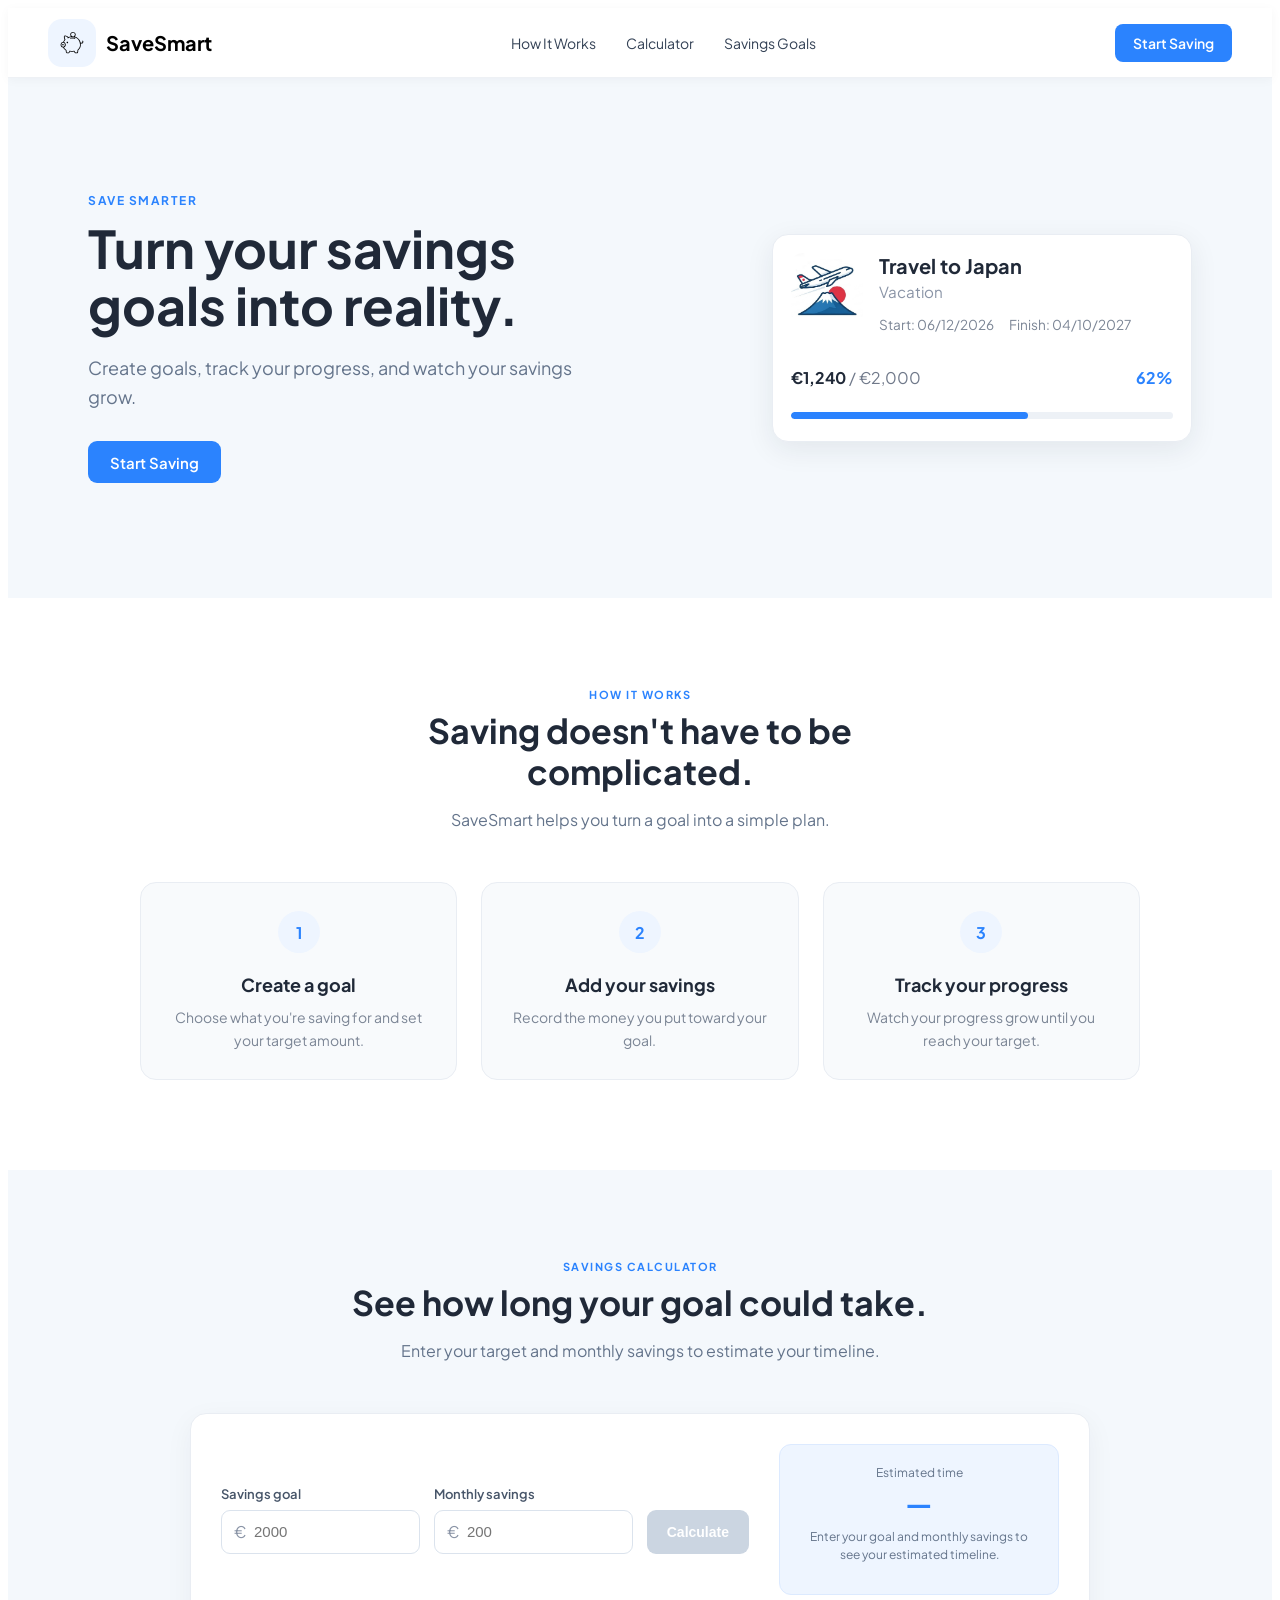
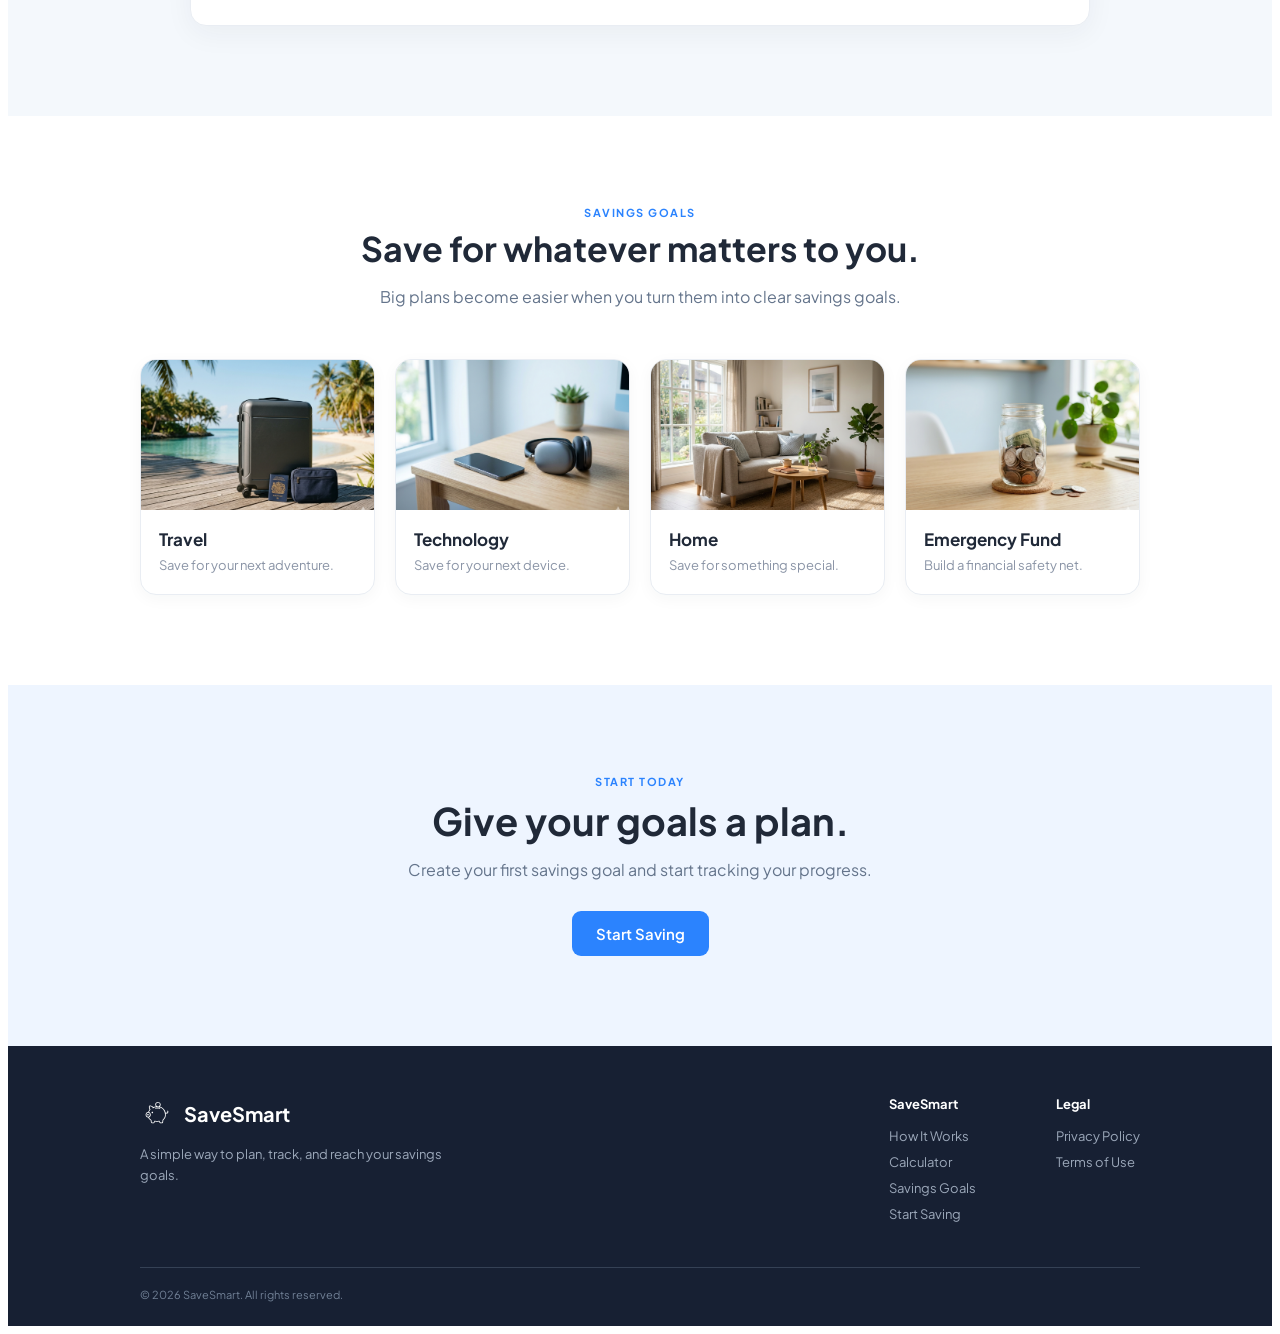
==== index.html @ cb73ee53 "Refactor JavaScript, improve mobile design, and add dynamic dates" ====
<!DOCTYPE html>
<html lang="en">

    <head>
        <meta charset="UTF-8">
        <meta name="viewport" content="width=device-width, initial-scale=1.0">

        <title>SaveSmart</title>
        <link rel="icon" type="image/x-icon" href="./assets/images/favicon.ico">
        <link href="./assets/css/landing.css" rel="stylesheet">
        <link href="https://fonts.googleapis.com/css2?family=Inter:wght@400;500;600;700&family=Manrope:wght@400;500;600;700;800&family=Plus+Jakarta+Sans:wght@400;500;600;700;800&display=swap" rel="stylesheet">
    </head>

    <body>

        <!-- HEADER -->
        <header>
            <div class="logo">
                <div class="logoIcon">
                    <img src="./assets/images/PiggyBank_Icon.svg"
                        alt="SaveSmart">
                </div>
                <span>SaveSmart</span>
            </div>

            <nav>
                <a href="#howItWorks">How It Works</a>
                <a href="#savingsCalculator">Calculator</a>
                <a href="#goalExamples">Savings Goals</a>
            </nav>

            <a href="./app.html" class="startSavingButton">Start Saving</a>
        </header>

        <!-- MAIN CONTENT -->
        <main>
            <!-- HERO -->
            <section class="hero">
                <div class="heroContent">
                    <span class="heroLabel">SAVE SMARTER</span>
                    <h1>Turn your savings goals into reality.</h1>
                    <p>Create goals, track your progress, and watch your savings grow.</p>
                    <a href="./app.html" class="heroButton">Start Saving</a>
                </div>

                <div class="heroVisual">
                    <div class="heroGoalCard">
                        <div class="heroGoalInfo">
                            <div class="heroGoalPicture">
                                <img src="./assets/images/travel.jpeg" alt="An image of an airplane flies over Mount Fuji with a red sun behind it. The airplane has a Japanese flag on its tail.">
                            </div>

                            <div class="heroGoalDetails">
                                <p class="heroGoalTitle">Travel to Japan</p>
                                <p class="heroGoalSubtitle">Vacation</p>

                                <div class="heroGoalDates">
                                    <span id="heroGoalStartDate">Start:</span>
                                    <span id="heroGoalFinishDate">Finish:</span>
                                </div>
                            </div>
                        </div>

                        <div class="heroGoalProgressInfo">
                            <p><strong>€1,240</strong> / €2,000</p>
                            <span>62%</span>
                        </div>

                        <div class="heroGoalProgressBar">
                            <div></div>
                        </div>
                    </div>
                </div>
            </section>

            <!-- HOW IT WORKS -->
            <section class="howItWorks" id="howItWorks">
                <div class="sectionHeading">
                    <span>HOW IT WORKS</span>
                    <h2>Saving doesn't have to be complicated.</h2>
                    <p>SaveSmart helps you turn a goal into a simple plan.</p>
                </div>

                <div class="steps">
                    <div class="step">
                        <div class="stepNumber">1</div>
                        <h3>Create a goal</h3>
                        <p>Choose what you're saving for and set your target amount.</p>
                    </div>

                    <div class="step">
                        <div class="stepNumber">2</div>
                        <h3>Add your savings</h3>
                        <p>Record the money you put toward your goal.</p>
                    </div>

                    <div class="step">
                        <div class="stepNumber">3</div>
                        <h3>Track your progress</h3>
                        <p>Watch your progress grow until you reach your target.</p>
                    </div>
                </div>
            </section>

            <!-- SAVINGS CALCULATOR -->
            <section class="savingsCalculator" id="savingsCalculator">
                <div class="sectionHeading">
                    <span>SAVINGS CALCULATOR</span>
                    <h2>See how long your goal could take.</h2>
                    <p>Enter your target and monthly savings to estimate your timeline.</p>
                </div>

                <div class="calculatorCard">
                    <div class="calculatorInputs">
                        <div class="calculatorInput">
                            <label for="calculatorTarget">Savings goal</label>
                            <div class="inputWrapper">
                                <span>€</span>
                                <input type="number" id="calculatorTarget" placeholder="2000">
                            </div>
                        </div>

                        <div class="calculatorInput">
                            <label for="calculatorMonthly">Monthly savings</label>
                            <div class="inputWrapper">
                                <span>€</span>
                                <input type="number" id="calculatorMonthly" placeholder="200">
                            </div>
                        </div>

                        <button type="button" id="calculateSavingsButton">Calculate</button>
                        <p id="calculatorError"></p>
                    </div>

                    <div class="calculatorResult">
                        <span>Estimated time</span>
                        <strong id="calculatorResultValue"></strong>
                        <p>Enter your goal and monthly savings to see your estimated timeline.</p>
                        <p id="calculatorResultDate"></p>
                    </div>
                </div>
            </section>

            <!-- SAVINGS GOAL EXAMPLES -->
            <section class="goalExamples" id="goalExamples">
                <div class="sectionHeading">
                    <span>SAVINGS GOALS</span>
                    <h2>Save for whatever matters to you.</h2>
                    <p>Big plans become easier when you turn them into clear savings goals.</p>
                </div>

                <div class="exampleGoals">
                    <div class="exampleGoal">
                        <div class="exampleGoalImage">
                            <img src="./assets/images/travelExample.jpg" alt="An image of a dark gray suitcase, a passport, and a navy toiletry bag are placed on a wooden deck with a tropical beach and ocean in the background. Palm trees frame the scene, suggesting a vacation destination.">
                        </div>

                        <div class="exampleGoalInfo">
                            <h3>Travel</h3>
                            <p>Save for your next adventure.</p>
                        </div>
                    </div>

                    <div class="exampleGoal">
                        <div class="exampleGoalImage">
                            <img src="./assets/images/technologyExample.jpg" alt="An image of a smartphone and a pair of headphones are placed on a wooden table near a window. A small potted plant is visible in the background.">
                        </div>

                        <div class="exampleGoalInfo">
                            <h3>Technology</h3>
                            <p>Save for your next device.</p>
                        </div>
                    </div>

                    <div class="exampleGoal">
                        <div class="exampleGoalImage">
                            <img src="./assets/images/homeExample.jpg" alt="An image of a bright and airy living room features a comfortable sofa with decorative pillows and a throw. A small wooden coffee table holds a book and a mug, set on a jute rug in front of a large window.">
                        </div>

                        <div class="exampleGoalInfo">
                            <h3>Home</h3>
                            <p>Save for something special.</p>
                        </div>
                    </div>

                    <div class="exampleGoal">
                        <div class="exampleGoalImage">
                            <img src="./assets/images/EmergencyFundExample.jpg" alt="An image of a glass jar filled with coins and a few dollar bills sits on a wooden table. Several loose coins are scattered on the table in front of the jar, with a small potted plant and keys in the background.">
                        </div>

                        <div class="exampleGoalInfo">
                            <h3>Emergency Fund</h3>
                            <p>Build a financial safety net.</p>
                        </div>
                    </div>
                </div>
            </section>

            <!-- FINAL CTA -->
            <section class="finalCta">
                <div class="finalCtaContent">
                    <span>START TODAY</span>
                    <h2>Give your goals a plan.</h2>
                    <p>Create your first savings goal and start tracking your progress.</p>
                    <a href="./app.html" class="finalCtaButton">Start Saving</a>
                </div>
            </section>
        </main>

        <!-- FOOTER -->
        <footer>
            <div class="footerMain">
                <div class="footerBrand">
                    <div class="footerLogo">
                        <img src="./assets/images/PiggyBank_Icon.svg" alt="SaveSmart">
                        <span>SaveSmart</span>
                    </div>

                    <p>A simple way to plan, track, and reach your savings goals.</p>

                </div>

                <div class="footerLinks">
                    <div class="footerColumn">
                        <h3>SaveSmart</h3>
                        <a href="#howItWorks">How It Works</a>
                        <a href="#savingsCalculator">Calculator</a>
                        <a href="#goalExamples">Savings Goals</a>
                        <a href="./app.html">Start Saving</a>
                    </div>

                    <div class="footerColumn">
                        <h3>Legal</h3>
                        <a href="./privacy.html">Privacy Policy</a>
                        <a href="./terms.html">Terms of Use</a>
                    </div>
                </div>
            </div>

            <div class="footerBottom">
                <span>© 2026 SaveSmart. All rights reserved.</span>
            </div>
        </footer>

        <script src="./assets/script/landing.js"></script>
    </body>
</html>
---- assets/css/landing.css ----
* {
    box-sizing: border-box;
}

body {
    font-family: "Plus Jakarta Sans", Arial, sans-serif;
}

/* HEADER */

header {
    width: 100%;
    height: 70px;
    display: flex;
    align-items: center;
    justify-content: space-between;
    padding: 0 40px;

    position: sticky;
    top: 0;
    z-index: 1000;
    background-color: #ffffff;
    border-bottom: 1px solid #eef1f5;

    box-shadow: 0 2px 10px rgba(31, 41, 55, 0.04);
}

.logo {
    display: flex;
    align-items: center;
    gap: 10px;
    transition: opacity 0.2s ease;
}

.logo:hover { opacity: 0.8; }

.logoIcon {
    width: 48px;
    height: 48px;
    display: flex;
    align-items: center;
    justify-content: center;
    border-radius: 14px;
    background-color: #eef5ff;
}

.logoIcon img {
    width: 34px;
    height: 34px;
}

.logo span {
    font-size: 20px;
    font-weight: 700;
}

nav {
    display: flex;
    gap: 30px;
}

nav a {
    text-decoration: none;
    color: #334155;
    font-size: 14px;
    transition: color 0.2s ease;
}

nav a:hover {
    color: #2b83fe;
}

.startSavingButton {
    padding: 10px 18px;
    border-radius: 8px;
    background-color: #2b83fe;
    color: #ffffff;
    text-decoration: none;
    font-size: 14px;
    font-weight: 600;
    transition:
        background-color 0.2s ease,
        transform 0.2s ease,
        box-shadow 0.2s ease;
}

.startSavingButton:hover {
    background-color: #176fe8;
    transform: translateY(-2px);
    box-shadow: 0 6px 16px rgba(43, 131, 254, 0.20);
}
/* HERO */

.hero {
    min-height: 520px;
    display: flex;
    align-items: center;
    justify-content: space-between;
    gap: 60px;
    padding: 70px 80px;
    background-color: #f4f8fc;
}

.heroContent {
    max-width: 560px;
}

.heroLabel {
    display: block;
    margin-bottom: 12px;
    color: #2b83fe;
    font-size: 12px;
    font-weight: 700;
    letter-spacing: 1.5px;
}

.heroContent h1 {
    margin: 0 0 20px;
    color: #202938;
    font-size: 52px;
    line-height: 1.1;
    font-weight: 700;
}

.heroContent p {
    max-width: 500px;
    margin: 0 0 30px;
    color: #64748b;
    font-size: 18px;
    line-height: 1.6;
}

.heroButton {
    display: inline-flex;
    align-items: center;
    justify-content: center;
    height: 42px;
    padding: 0 22px;
    border-radius: 9px;
    background-color: #2b83fe;
    color: #ffffff;
    text-decoration: none;
    font-size: 15px;
    font-weight: 600;

    transition:
        background-color 0.2s ease,
        transform 0.2s ease,
        box-shadow 0.2s ease;
}

.heroButton:hover {
    background-color: #176fe8;
    transform: translateY(-2px);
    box-shadow: 0 6px 16px rgba(43, 131, 254, 0.20);
}

.heroVisual {
    width: 420px;
}

/* HERO GOAL CARD */

.heroGoalCard {
    width: 100%;
    padding: 18px;
    display: flex;
    flex-direction: column;
    justify-content: space-between;
    background-color: #ffffff;
    border: 1px solid #e9edf3;
    border-radius: 16px;
    box-shadow: 0 8px 28px rgba(31, 41, 55, 0.08);

    transition:
        transform 0.2s ease,
        box-shadow 0.2s ease;
}

.heroGoalCard:hover {
    transform: translateY(-4px);
    box-shadow: 0 14px 34px rgba(31, 41, 55, 0.12);
}

.heroGoalInfo {
    display: flex;
    align-items: flex-start;
    gap: 16px;
}

.heroGoalPicture {
    flex-shrink: 0;
}

.heroGoalPicture img {
    width: 72px;
    height: 72px;
    object-fit: cover;
    border-radius: 12px;
}

.heroGoalDetails {
    flex: 1;
    min-width: 0;
}

.heroGoalTitle {
    margin: 0;
    overflow: hidden;
    color: #202938;
    font-size: 1.25rem;
    font-weight: 700;
    white-space: nowrap;
    text-overflow: ellipsis;
}

.heroGoalSubtitle {
    margin: 4px 0 0;
    overflow: hidden;
    color: #8a94a6;
    font-size: 0.95rem;
    white-space: nowrap;
    text-overflow: ellipsis;
}

.heroGoalDates {
    margin-top: 15px;
    display: flex;
    flex-wrap: wrap;
    gap: 6px 15px;
}

.heroGoalDates span {
    color: #7b8595;
    font-size: 0.85rem;
}

.heroGoalProgressInfo {
    margin-top: 18px;
    display: flex;
    justify-content: space-between;
    align-items: center;
    color: #70798a;
    font-size: 1rem;
}

.heroGoalProgressInfo strong {
    color: #202938;
    font-weight: 700;
}

.heroGoalProgressInfo span {
    color: #2b83fe;
    font-weight: 700;
}

.heroGoalProgressBar {
    width: 100%;
    height: 7px;
    margin: 8px 0 4px;
    overflow: hidden;
    background-color: #edf1f6;
    border-radius: 20px;
}

.heroGoalProgressBar div {
    width: 62%;
    height: 100%;
    background-color: #2b83fe;
    border-radius: inherit;
}

/* HOW IT WORKS */

.howItWorks {
    padding: 90px 80px;
    background-color: #ffffff;
}

.sectionHeading {
    max-width: 600px;
    margin: 0 auto 50px;
    text-align: center;
}

.sectionHeading > span {
    display: block;
    margin-bottom: 10px;
    color: #2b83fe;
    font-size: 11px;
    font-weight: 700;
    letter-spacing: 1.5px;
}

.sectionHeading h2 {
    margin: 0 0 14px;
    color: #202938;
    font-size: 34px;
    line-height: 1.2;
    font-weight: 700;
}

.sectionHeading p {
    margin: 0;
    color: #64748b;
    font-size: 16px;
    line-height: 1.6;
}

.steps {
    max-width: 1000px;
    margin: 0 auto;
    display: grid;
    grid-template-columns: repeat(3, 1fr);
    gap: 24px;
}

.step {
    min-height: 190px;
    padding: 28px;
    background-color: #f8fafc;
    border: 1px solid #e9edf3;
    border-radius: 16px;
    text-align: center;

    transition:
        transform 0.2s ease,
        box-shadow 0.2s ease;
}

.step:hover {
    transform: translateY(-3px);
    box-shadow: 0 10px 28px rgba(31, 41, 55, 0.08);
}

.stepNumber {
    width: 42px;
    height: 42px;
    margin: 0 auto 20px;
    display: flex;
    align-items: center;
    justify-content: center;
    border-radius: 50%;
    background-color: #eef5ff;
    color: #2b83fe;
    font-size: 16px;
    font-weight: 700;

    transition: transform 0.2s ease;
}

.step:hover .stepNumber {
    transform: scale(1.05);
}

.step h3 {
    margin: 0 0 10px;
    color: #202938;
    font-size: 18px;
}

.step p {
    margin: 0;
    color: #7b8595;
    font-size: 14px;
    line-height: 1.6;
}

/* SAVINGS CALCULATOR */

.savingsCalculator {
    padding: 90px 80px;
    background-color: #f4f8fc;
}

.calculatorCard {
    max-width: 900px;
    margin: 0 auto;
    padding: 30px;
    display: grid;
    grid-template-columns: minmax(0, 1fr) 280px;
    align-items: center;
    gap: 30px;
    background-color: #ffffff;
    border: 1px solid #e9edf3;
    border-radius: 16px;
    box-shadow: 0 8px 28px rgba(31, 41, 55, 0.05);
}

.calculatorInputs {
    display: flex;
    align-items: end;
    gap: 14px;
    flex-wrap: wrap;
}

.calculatorInput {
    flex: 1;
}

.calculatorInput label {
    display: block;
    margin-bottom: 8px;
    color: #475569;
    font-size: 13px;
    font-weight: 600;
}

.inputWrapper {
    height: 44px;
    display: flex;
    align-items: center;
    padding: 0 12px;
    border: 1px solid #dbe3ed;
    border-radius: 9px;
    background-color: #ffffff;
}

.inputWrapper span {
    margin-right: 6px;
    color: #8a94a6;
}

.inputWrapper input {
    width: 100%;
    border: none;
    outline: none;
    color: #202938;
    font-size: 15px;
    background: transparent;
}

.inputWrapper:focus-within {
    border-color: #2b83fe;
    box-shadow: 0 0 0 3px rgba(43, 131, 254, 0.12);
}

#calculateSavingsButton {
    height: 44px;
    padding: 0 20px;
    border: none;
    border-radius: 9px;
    background-color: #2b83fe;
    color: #ffffff;
    font-size: 14px;
    font-weight: 600;
    cursor: pointer;

    transition:
        background-color 0.2s ease,
        transform 0.2s ease,
        box-shadow 0.2s ease;
}

#calculateSavingsButton:disabled {
    background-color: #cbd5e1;
    cursor: not-allowed;
}

#calculateSavingsButton:hover:not(:disabled) {
    background-color: #176fe8;
    transform: translateY(-2px);
    box-shadow: 0 6px 16px rgba(43, 131, 254, 0.20);
}

#calculatorError {
    display: none;
    margin: 0;
    padding-top: 2px;
    color: #dc5c64;
    font-size: 12px;
    line-height: 1.4;
    flex-basis: 100%;
}

.calculatorResult {
    padding: 20px;
    border: 1px solid #dceaff;
    border-radius: 12px;
    background-color: #eef5ff;
    text-align: center;
}

.calculatorResult > span {
    display: block;
    margin-bottom: 6px;
    color: #64748b;
    font-size: 12px;
}

.calculatorResult strong {
    display: block;
    margin-bottom: 8px;
    color: #2b83fe;
    font-size: 28px;
    line-height: 1.2;
}

.calculatorResult p {
    margin: 0;
    color: #64748b;
    font-size: 12px;
    line-height: 1.5;
}

#calculatorResultDate {
    margin-top: 10px;
    color: #2b83fe;
    font-size: 13px;
    font-weight: 600;
}

/* SAVINGS GOAL EXAMPLES */

.goalExamples {
    padding: 90px 80px;
    background-color: #ffffff;
}

.exampleGoals {
    max-width: 1000px;
    margin: 0 auto;
    display: grid;
    grid-template-columns: repeat(4, 1fr);
    gap: 20px;
}

.exampleGoal {
    overflow: hidden;
    background-color: #ffffff;
    border: 1px solid #e9edf3;
    border-radius: 16px;
    box-shadow: 0 4px 16px rgba(31, 41, 55, 0.04);
    transition:
        transform 0.2s ease,
        box-shadow 0.2s ease;
}

.exampleGoal:hover {
    transform: translateY(-3px);
    box-shadow: 0 10px 28px rgba(31, 41, 55, 0.08);
}

.exampleGoalImage {
    width: 100%;
    height: 150px;
    overflow: hidden;
}

.exampleGoalImage img {
    width: 100%;
    height: 100%;
    display: block;
    object-fit: cover;
    transition: transform 0.3s ease;
}

.exampleGoal:hover .exampleGoalImage img {
    transform: scale(1.04);
}

.exampleGoalInfo {
    padding: 18px;
}

.exampleGoalInfo h3 {
    margin: 0 0 6px;
    color: #202938;
    font-size: 17px;
}

.exampleGoalInfo p {
    margin: 0;
    color: #8a94a6;
    font-size: 13px;
    line-height: 1.5;
}

/* FINAL CTA */

.finalCta {
    padding: 90px 80px;
    background-color: #eef5ff;
}

.finalCtaContent {
    max-width: 650px;
    margin: 0 auto;
    text-align: center;
}

.finalCtaContent > span {
    display: block;
    margin-bottom: 10px;
    color: #2b83fe;
    font-size: 11px;
    font-weight: 700;
    letter-spacing: 1.5px;
}

.finalCtaContent h2 {
    margin: 0 0 14px;
    color: #202938;
    font-size: 38px;
    line-height: 1.2;
    font-weight: 700;
}

.finalCtaContent p {
    margin: 0 0 28px;
    color: #64748b;
    font-size: 16px;
    line-height: 1.6;
}

.finalCtaButton {
    display: inline-block;
    padding: 13px 24px;
    border-radius: 9px;
    background-color: #2b83fe;
    color: #ffffff;
    text-decoration: none;
    font-size: 15px;
    font-weight: 600;
    transition:
        background-color 0.2s ease,
        transform 0.2s ease,
        box-shadow 0.2s ease;
}

.finalCtaButton:hover {
    background-color: #176fe8;
    transform: translateY(-2px);
    box-shadow: 0 6px 16px rgba(43, 131, 254, 0.25);
}

/* FOOTER */

footer {
    padding: 50px 80px 25px;
    background-color: #172033;
    color: #ffffff;
}

.footerMain {
    max-width: 1000px;
    margin: 0 auto;
    display: flex;
    justify-content: space-between;
    gap: 60px;
}

.footerBrand {
    max-width: 320px;
}

.footerLogo {
    display: flex;
    align-items: center;
    gap: 10px;
    margin-bottom: 14px;
}

.footerLogo img {
    width: 34px;
    height: 34px;
    filter: brightness(0) saturate(100%) invert(100%) sepia(100%) saturate(0%) hue-rotate(130deg) brightness(105%) contrast(101%);
}

.footerLogo span {
    font-size: 20px;
    font-weight: 700;
}

.footerBrand > p {
    margin: 0;
    color: #9ca8ba;
    font-size: 13px;
    line-height: 1.6;
}

.footerLinks {
    display: flex;
    gap: 80px;
}

.footerColumn {
    display: flex;
    flex-direction: column;
    gap: 10px;
}

.footerColumn h3 {
    margin: 0 0 6px;
    font-size: 13px;
    font-weight: 700;
}

.footerColumn a {
    color: #9ca8ba;
    font-size: 13px;
    text-decoration: none;
}

.footerColumn a:hover {
    color: #ffffff;
}

.footerBottom {
    max-width: 1000px;
    margin: 45px auto 0;
    padding-top: 20px;
    border-top: 1px solid #354155;
    color: #718096;
    font-size: 11px;
}


/* RESPONSIVE */

@media (max-width: 1000px) {

    /* HEADER */

    header {
        padding: 0 30px;
    }

    nav {
        gap: 20px;
    }

    /* HERO */

    .hero {
        padding: 60px 50px;
        gap: 40px;
    }

    .heroContent h1 {
        font-size: 44px;
    }

    .heroVisual {
        width: 360px;
    }

    /* SECTIONS */

    .howItWorks,
    .savingsCalculator,
    .goalExamples,
    .finalCta {
        padding-left: 50px;
        padding-right: 50px;
    }

    /* GOAL EXAMPLES */

    .exampleGoals {
        grid-template-columns: repeat(2, 1fr);
    }

    /* FOOTER */

    footer {
        padding-left: 50px;
        padding-right: 50px;
    }
}

/* Mobile */
@media (max-width: 750px) {

    /* HEADER */

    header {
        height: 64px;
        padding: 0 24px;
    }

    nav {
        display: none;
    }

    .logo span {
        font-size: 18px;
    }

    .startSavingButton {
        padding: 9px 14px;
        font-size: 13px;
    }

    /* HERO */

    .hero {
        min-height: auto;
        flex-direction: column;
        align-items: stretch;
        padding: 50px 24px;
        gap: 35px;
    }

    .heroContent {
        max-width: none;
        text-align: center;
    }

    .heroContent h1 {
        font-size: 38px;
    }

    .heroContent p {
        max-width: 500px;
        margin: 0 auto 30px;
        font-size: 16px;
    }

    .heroGoalTitle {
        font-size: 1.15rem;
    }

    .heroGoalPicture img {
        width: 60px;
        height: 60px;
    }

    .heroGoalDates span {
        font-size: 0.75rem;
    }

    .heroVisual {
        width: 100%;
        max-width: 420px;
        margin: 0 auto;
    }

    .step {
        min-height: 0;
    }

    /* SECTIONS */

    .howItWorks,
    .savingsCalculator,
    .goalExamples,
    .finalCta {
        padding: 70px 24px;
    }

    .sectionHeading {
        margin-bottom: 40px;
    }

    .sectionHeading h2 {
        font-size: 30px;
    }

    /* HOW IT WORKS */

    .steps {
        grid-template-columns: 1fr;
        max-width: 500px;
    }

    /* CALCULATOR */

    .calculatorCard {
        display: flex;
        flex-direction: column;
        padding: 20px;
    }

    .calculatorInputs {
        flex-direction: column;
        align-items: stretch;
    }

    #calculateSavingsButton {
        width: 100%;
    }

    #calculatorError {
        width: 100%;
    }

    .calculatorResult {
        margin-top: 5px;
    }

    /* GOAL EXAMPLES */

    .exampleGoals {
        grid-template-columns: repeat(2, 1fr);
    }

    /* FOOTER */

    footer {
        padding: 45px 24px 25px;
    }

    .footerMain {
        flex-direction: column;
        gap: 40px;
        align-items: center;
        text-align: center;
    }

    .footerLinks {
        gap: 60px;
        justify-content: center;
    }

    .footerLogo {
        justify-content: center;
    }
}

/* Small phones */
@media (max-width: 500px) {

    /* HEADER */

    header {
        padding: 0 18px;
    }

    .logo img {
        width: 32px;
        height: 32px;
    }

    .logo span {
        font-size: 17px;
    }

    .startSavingButton {
        padding: 8px 12px;
        font-size: 12px;
    }

    /* HERO */

    .hero {
        padding: 50px 18px;
    }

    .heroLabel {
        font-size: 10px;
    }

    .heroContent h1 {
        font-size: 32px;
    }

    .heroContent p {
        font-size: 15px;
    }

    .heroGoalPicture img {
        width: 54px;
        height: 54px;
    }

    .heroGoalTitle {
        font-size: 1.05rem;
    }

    /* SECTIONS */

    .howItWorks,
    .savingsCalculator,
    .goalExamples,
    .finalCta {
        padding: 60px 18px;
    }

    .sectionHeading h2 {
        font-size: 27px;
    }

    .sectionHeading p {
        font-size: 14px;
    }

    /* GOAL EXAMPLES */

    .exampleGoals {
        grid-template-columns: 1fr;
    }

    .exampleGoalImage {
        height: 180px;
    }

    /* CTA */

    .finalCtaContent h2 {
        font-size: 30px;
    }

    /* FOOTER */

    .footerLinks {
        gap: 40px;
    }
}

@media (max-width: 280px) {
    .logo span {
        display: none;
    }
}
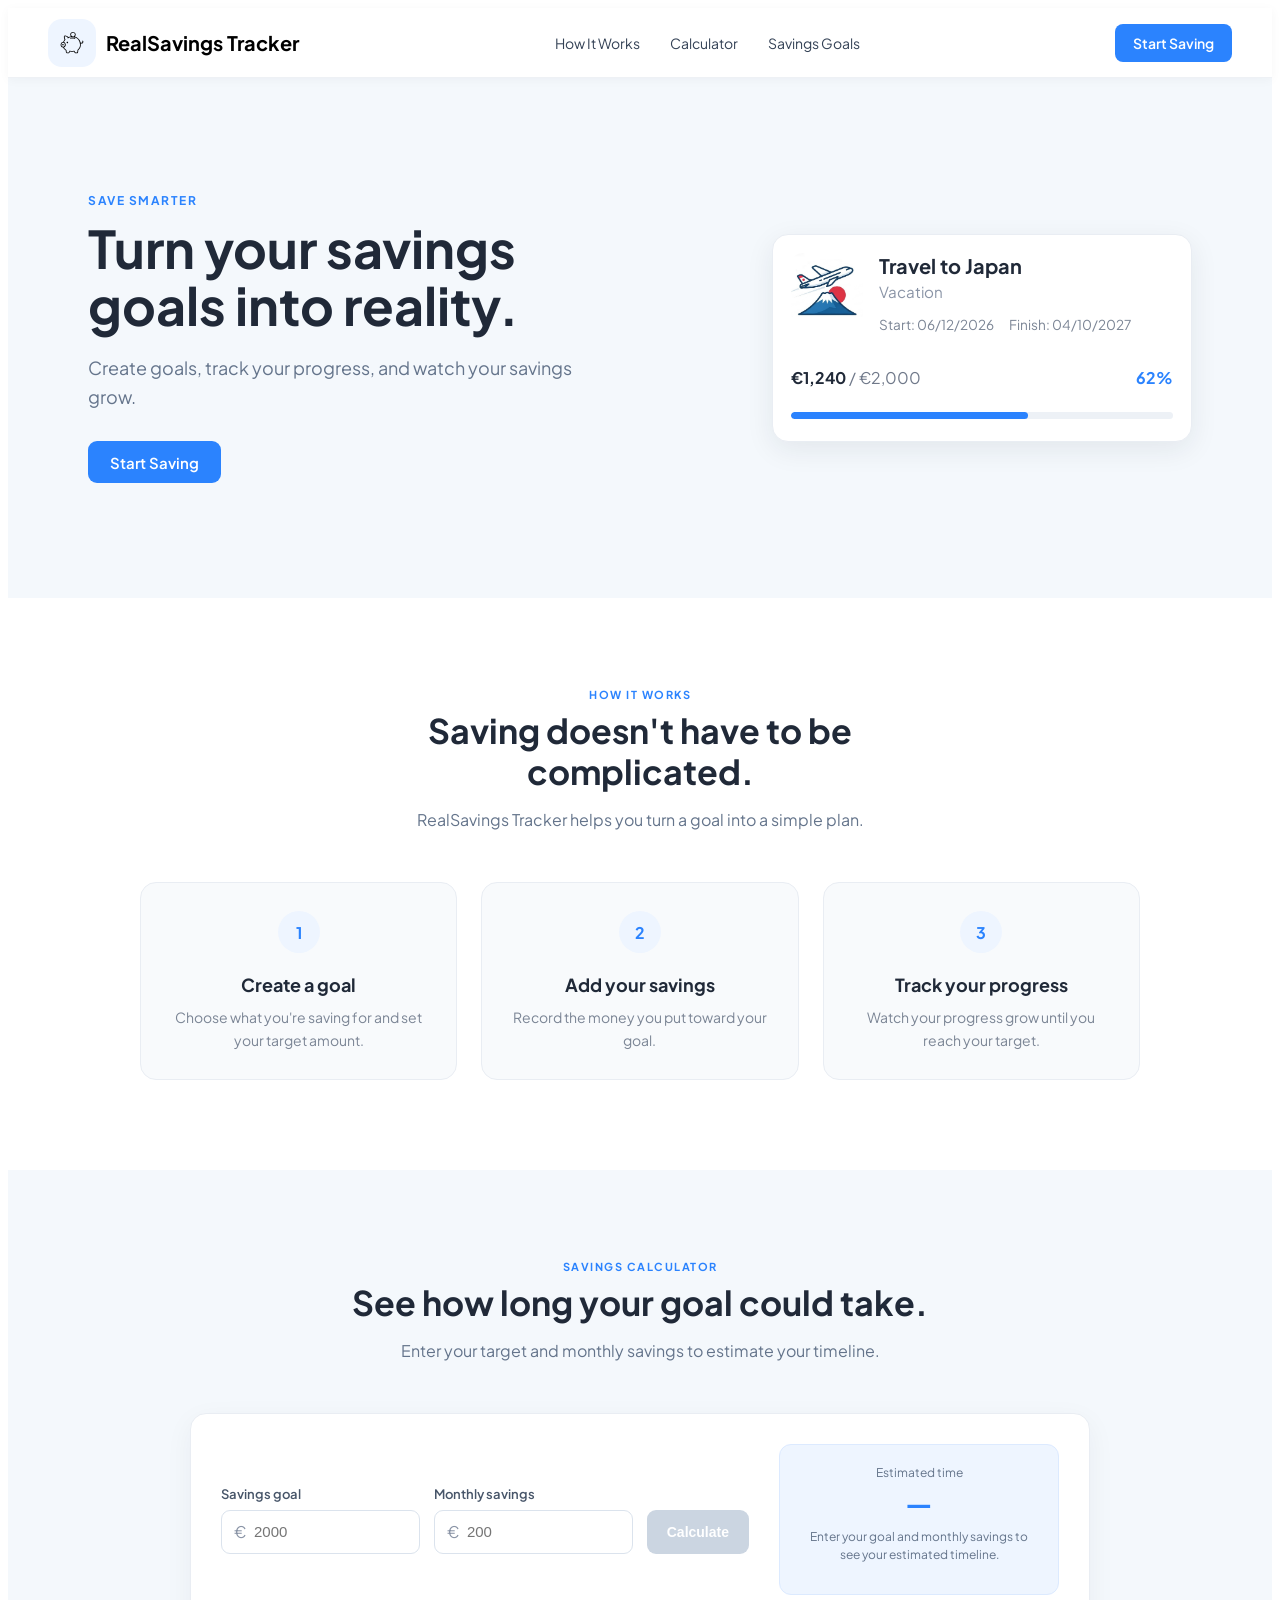
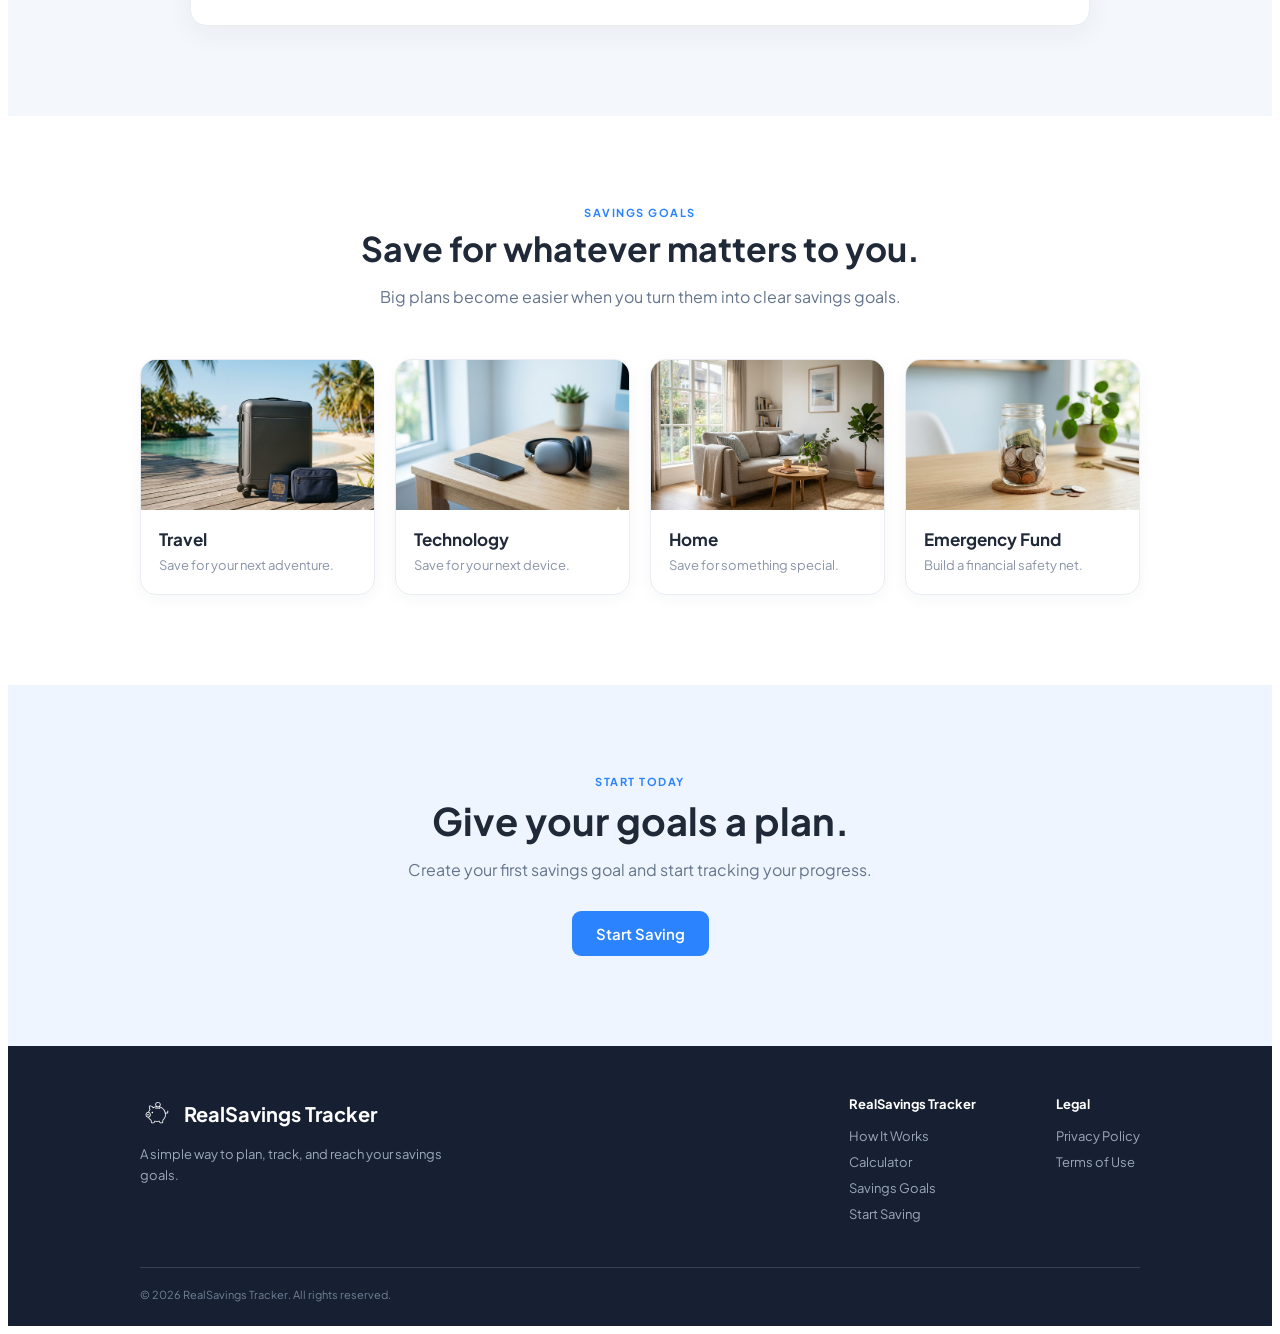
==== commit f1404303: "Change brand name" ====
--- a/index.html
+++ b/index.html
@@ -5,7 +5,7 @@
         <meta charset="UTF-8">
         <meta name="viewport" content="width=device-width, initial-scale=1.0">
 
-        <title>SaveSmart</title>
+        <title>RealSavings Tracker</title>
         <link rel="icon" type="image/x-icon" href="./assets/images/favicon.ico">
         <link href="./assets/css/landing.css" rel="stylesheet">
         <link href="https://fonts.googleapis.com/css2?family=Inter:wght@400;500;600;700&family=Manrope:wght@400;500;600;700;800&family=Plus+Jakarta+Sans:wght@400;500;600;700;800&display=swap" rel="stylesheet">
@@ -18,9 +18,9 @@
             <div class="logo">
                 <div class="logoIcon">
                     <img src="./assets/images/PiggyBank_Icon.svg"
-                        alt="SaveSmart">
-                </div>
-                <span>SaveSmart</span>
+                        alt="RealSavings Tracker logo">
+                </div>
+                <span>RealSavings Tracker</span>
             </div>
 
             <nav>
@@ -78,7 +78,7 @@
                 <div class="sectionHeading">
                     <span>HOW IT WORKS</span>
                     <h2>Saving doesn't have to be complicated.</h2>
-                    <p>SaveSmart helps you turn a goal into a simple plan.</p>
+                    <p>RealSavings Tracker helps you turn a goal into a simple plan.</p>
                 </div>
 
                 <div class="steps">
@@ -212,8 +212,8 @@
             <div class="footerMain">
                 <div class="footerBrand">
                     <div class="footerLogo">
-                        <img src="./assets/images/PiggyBank_Icon.svg" alt="SaveSmart">
-                        <span>SaveSmart</span>
+                        <img src="./assets/images/PiggyBank_Icon.svg" alt="RealSavings Tracker logo">
+                        <span>RealSavings Tracker</span>
                     </div>
 
                     <p>A simple way to plan, track, and reach your savings goals.</p>
@@ -222,7 +222,7 @@
 
                 <div class="footerLinks">
                     <div class="footerColumn">
-                        <h3>SaveSmart</h3>
+                        <h3>RealSavings Tracker</h3>
                         <a href="#howItWorks">How It Works</a>
                         <a href="#savingsCalculator">Calculator</a>
                         <a href="#goalExamples">Savings Goals</a>
@@ -238,7 +238,7 @@
             </div>
 
             <div class="footerBottom">
-                <span>© 2026 SaveSmart. All rights reserved.</span>
+                <span>© 2026 RealSavings Tracker. All rights reserved.</span>
             </div>
         </footer>
 
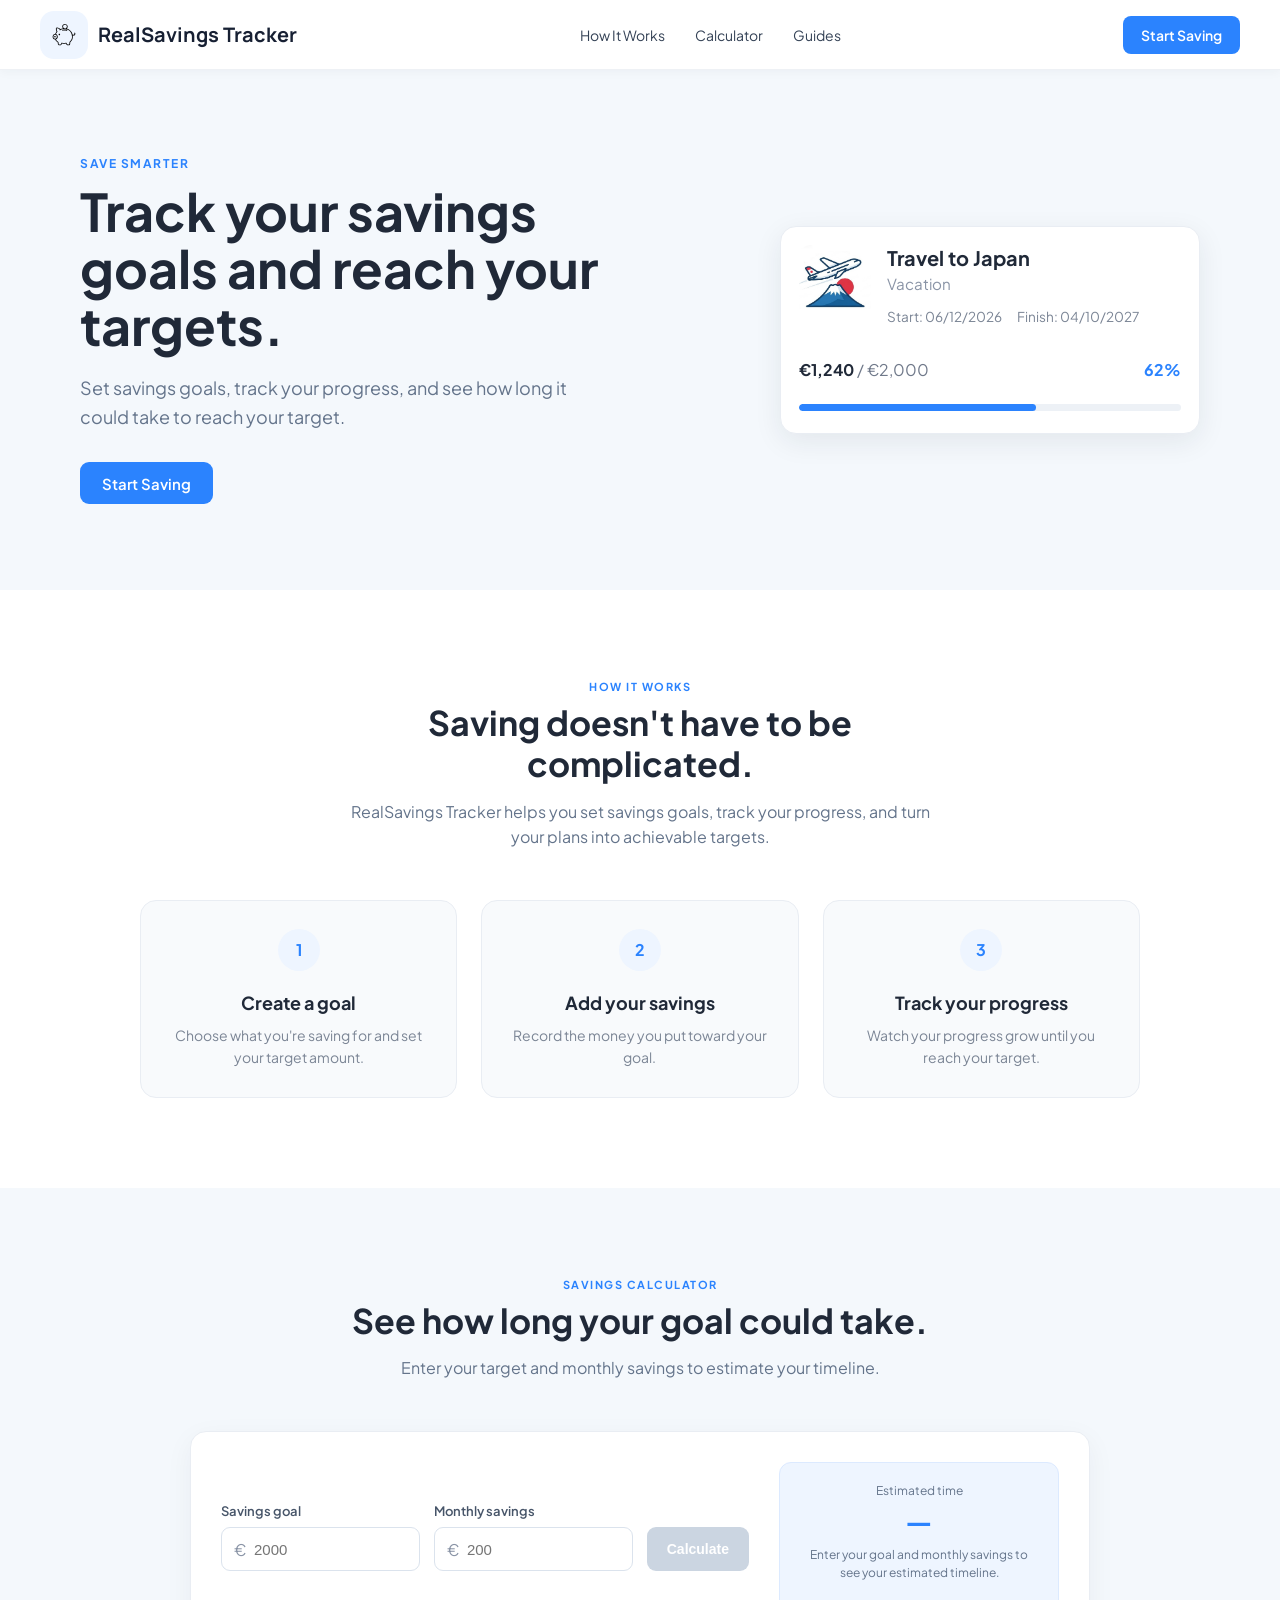
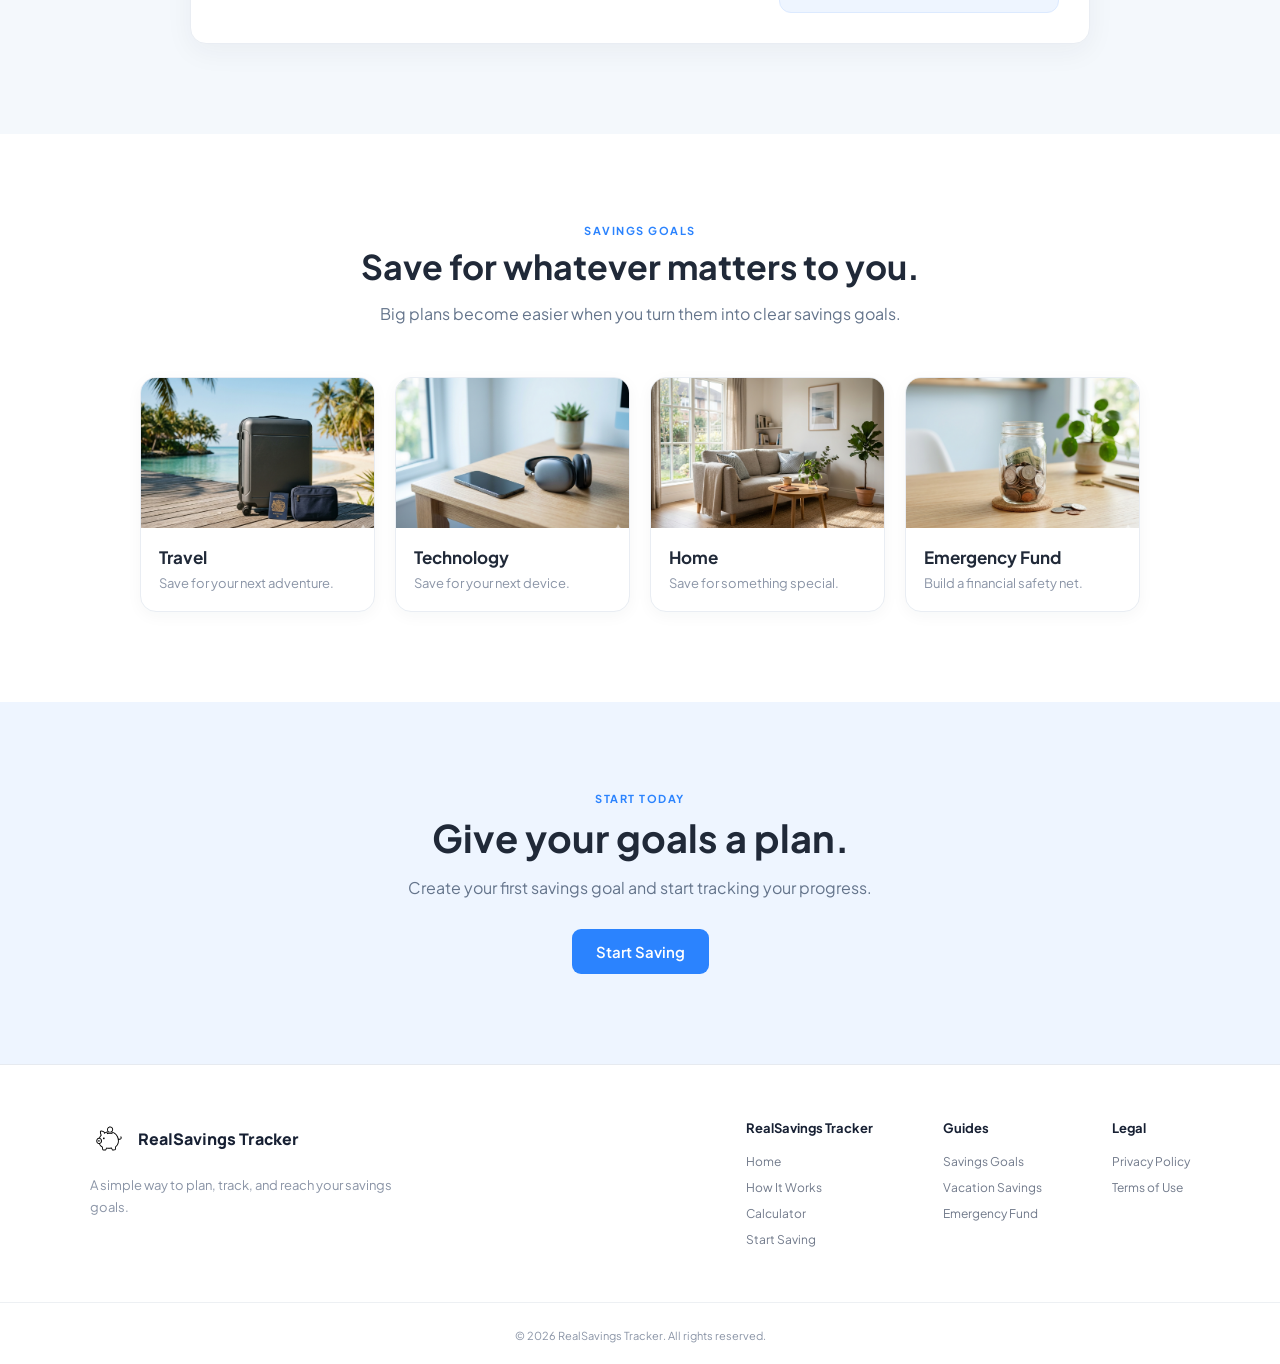
==== commit b10561f7: "Add articles, separate header and footer, and update SEO" ====
--- a/index.html
+++ b/index.html
@@ -5,32 +5,35 @@
         <meta charset="UTF-8">
         <meta name="viewport" content="width=device-width, initial-scale=1.0">
 
-        <title>RealSavings Tracker</title>
+        <title>RealSavings Tracker – Free Savings Goal Tracker</title>
+
+        <meta name="description" content="RealSavings Tracker is a free savings goal tracker that helps you set goals, track your savings, and see your progress toward your targets.">
+
+        <link rel="canonical" href="https://realsavingstracker.com/">
+
+        <!-- OPEN GRAPH -->
+        <meta property="og:title" content="RealSavings Tracker – Free Savings Goal Tracker">
+        <meta property="og:description" content="Set savings goals, track your progress, and see how long it could take to reach your target with RealSavings Tracker.">
+        <meta property="og:type" content="website">
+        <meta property="og:url" content="https://realsavingstracker.com/">
+        <meta property="og:image" content="https://realsavingstracker.com/assets/images/PiggyBank_Icon.svg">
+
+        <!-- TWITTER / X -->
+        <meta name="twitter:card" content="summary">
+        <meta name="twitter:title" content="RealSavings Tracker – Free Savings Goal Tracker">
+        <meta name="twitter:description" content="Set savings goals, track your progress, and see how long it could take to reach your target.">
+        <meta name="twitter:image" content="https://realsavingstracker.com/assets/images/PiggyBank_Icon.svg">
+
         <link rel="icon" type="image/x-icon" href="./assets/images/favicon.ico">
+        <link href="https://fonts.googleapis.com/css2?family=Inter:wght@400;500;600;700&family=Manrope:wght@400;500;600;700;800&family=Plus+Jakarta+Sans:wght@400;500;600;700;800&display=swap" rel="stylesheet">
         <link href="./assets/css/landing.css" rel="stylesheet">
-        <link href="https://fonts.googleapis.com/css2?family=Inter:wght@400;500;600;700&family=Manrope:wght@400;500;600;700;800&family=Plus+Jakarta+Sans:wght@400;500;600;700;800&display=swap" rel="stylesheet">
+        <link href="./assets/css/components.css" rel="stylesheet">
     </head>
 
     <body>
 
         <!-- HEADER -->
-        <header>
-            <div class="logo">
-                <div class="logoIcon">
-                    <img src="./assets/images/PiggyBank_Icon.svg"
-                        alt="RealSavings Tracker logo">
-                </div>
-                <span>RealSavings Tracker</span>
-            </div>
-
-            <nav>
-                <a href="#howItWorks">How It Works</a>
-                <a href="#savingsCalculator">Calculator</a>
-                <a href="#goalExamples">Savings Goals</a>
-            </nav>
-
-            <a href="./app.html" class="startSavingButton">Start Saving</a>
-        </header>
+        <div id="header"></div>
 
         <!-- MAIN CONTENT -->
         <main>
@@ -38,8 +41,8 @@
             <section class="hero">
                 <div class="heroContent">
                     <span class="heroLabel">SAVE SMARTER</span>
-                    <h1>Turn your savings goals into reality.</h1>
-                    <p>Create goals, track your progress, and watch your savings grow.</p>
+                    <h1>Track your savings goals and reach your targets.</h1>
+                    <p>Set savings goals, track your progress, and see how long it could take to reach your target.</p>
                     <a href="./app.html" class="heroButton">Start Saving</a>
                 </div>
 
@@ -47,7 +50,7 @@
                     <div class="heroGoalCard">
                         <div class="heroGoalInfo">
                             <div class="heroGoalPicture">
-                                <img src="./assets/images/travel.jpeg" alt="An image of an airplane flies over Mount Fuji with a red sun behind it. The airplane has a Japanese flag on its tail.">
+                                <img draggable="false" src="./assets/images/travel.jpeg" alt="Airplane flying over Mount Fuji with the Japanese flag on its tail">
                             </div>
 
                             <div class="heroGoalDetails">
@@ -78,7 +81,7 @@
                 <div class="sectionHeading">
                     <span>HOW IT WORKS</span>
                     <h2>Saving doesn't have to be complicated.</h2>
-                    <p>RealSavings Tracker helps you turn a goal into a simple plan.</p>
+                    <p>RealSavings Tracker helps you set savings goals, track your progress, and turn your plans into achievable targets.</p>
                 </div>
 
                 <div class="steps">
@@ -152,7 +155,7 @@
                 <div class="exampleGoals">
                     <div class="exampleGoal">
                         <div class="exampleGoalImage">
-                            <img src="./assets/images/travelExample.jpg" alt="An image of a dark gray suitcase, a passport, and a navy toiletry bag are placed on a wooden deck with a tropical beach and ocean in the background. Palm trees frame the scene, suggesting a vacation destination.">
+                            <img draggable="false" src="./assets/images/travelExample.jpg" alt="Suitcase and passport beside a tropical beach.">
                         </div>
 
                         <div class="exampleGoalInfo">
@@ -163,7 +166,7 @@
 
                     <div class="exampleGoal">
                         <div class="exampleGoalImage">
-                            <img src="./assets/images/technologyExample.jpg" alt="An image of a smartphone and a pair of headphones are placed on a wooden table near a window. A small potted plant is visible in the background.">
+                            <img draggable="false" src="./assets/images/technologyExample.jpg" alt="Smartphone and headphones on a table.">
                         </div>
 
                         <div class="exampleGoalInfo">
@@ -174,7 +177,7 @@
 
                     <div class="exampleGoal">
                         <div class="exampleGoalImage">
-                            <img src="./assets/images/homeExample.jpg" alt="An image of a bright and airy living room features a comfortable sofa with decorative pillows and a throw. A small wooden coffee table holds a book and a mug, set on a jute rug in front of a large window.">
+                            <img draggable="false" src="./assets/images/homeExample.jpg" alt="Bright living room with a sofa and coffee table.">
                         </div>
 
                         <div class="exampleGoalInfo">
@@ -185,7 +188,7 @@
 
                     <div class="exampleGoal">
                         <div class="exampleGoalImage">
-                            <img src="./assets/images/EmergencyFundExample.jpg" alt="An image of a glass jar filled with coins and a few dollar bills sits on a wooden table. Several loose coins are scattered on the table in front of the jar, with a small potted plant and keys in the background.">
+                            <img draggable="false" src="./assets/images/EmergencyFundExample.jpg" alt="Savings jar filled with coins and cash.">
                         </div>
 
                         <div class="exampleGoalInfo">
@@ -208,40 +211,9 @@
         </main>
 
         <!-- FOOTER -->
-        <footer>
-            <div class="footerMain">
-                <div class="footerBrand">
-                    <div class="footerLogo">
-                        <img src="./assets/images/PiggyBank_Icon.svg" alt="RealSavings Tracker logo">
-                        <span>RealSavings Tracker</span>
-                    </div>
-
-                    <p>A simple way to plan, track, and reach your savings goals.</p>
-
-                </div>
-
-                <div class="footerLinks">
-                    <div class="footerColumn">
-                        <h3>RealSavings Tracker</h3>
-                        <a href="#howItWorks">How It Works</a>
-                        <a href="#savingsCalculator">Calculator</a>
-                        <a href="#goalExamples">Savings Goals</a>
-                        <a href="./app.html">Start Saving</a>
-                    </div>
-
-                    <div class="footerColumn">
-                        <h3>Legal</h3>
-                        <a href="./privacy.html">Privacy Policy</a>
-                        <a href="./terms.html">Terms of Use</a>
-                    </div>
-                </div>
-            </div>
-
-            <div class="footerBottom">
-                <span>© 2026 RealSavings Tracker. All rights reserved.</span>
-            </div>
-        </footer>
-
+        <div id="footer"></div>
+
+        <script src="./assets/script/components.js"></script>
         <script src="./assets/script/landing.js"></script>
     </body>
 </html>
--- a/assets/css/landing.css
+++ b/assets/css/landing.css
@@ -1,95 +1,6 @@
 * {
     box-sizing: border-box;
 }
-
-body {
-    font-family: "Plus Jakarta Sans", Arial, sans-serif;
-}
-
-/* HEADER */
-
-header {
-    width: 100%;
-    height: 70px;
-    display: flex;
-    align-items: center;
-    justify-content: space-between;
-    padding: 0 40px;
-
-    position: sticky;
-    top: 0;
-    z-index: 1000;
-    background-color: #ffffff;
-    border-bottom: 1px solid #eef1f5;
-
-    box-shadow: 0 2px 10px rgba(31, 41, 55, 0.04);
-}
-
-.logo {
-    display: flex;
-    align-items: center;
-    gap: 10px;
-    transition: opacity 0.2s ease;
-}
-
-.logo:hover { opacity: 0.8; }
-
-.logoIcon {
-    width: 48px;
-    height: 48px;
-    display: flex;
-    align-items: center;
-    justify-content: center;
-    border-radius: 14px;
-    background-color: #eef5ff;
-}
-
-.logoIcon img {
-    width: 34px;
-    height: 34px;
-}
-
-.logo span {
-    font-size: 20px;
-    font-weight: 700;
-}
-
-nav {
-    display: flex;
-    gap: 30px;
-}
-
-nav a {
-    text-decoration: none;
-    color: #334155;
-    font-size: 14px;
-    transition: color 0.2s ease;
-}
-
-nav a:hover {
-    color: #2b83fe;
-}
-
-.startSavingButton {
-    padding: 10px 18px;
-    border-radius: 8px;
-    background-color: #2b83fe;
-    color: #ffffff;
-    text-decoration: none;
-    font-size: 14px;
-    font-weight: 600;
-    transition:
-        background-color 0.2s ease,
-        transform 0.2s ease,
-        box-shadow 0.2s ease;
-}
-
-.startSavingButton:hover {
-    background-color: #176fe8;
-    transform: translateY(-2px);
-    box-shadow: 0 6px 16px rgba(43, 131, 254, 0.20);
-}
-/* HERO */
 
 .hero {
     min-height: 520px;
@@ -159,6 +70,7 @@
     width: 420px;
 }
 
+
 /* HERO GOAL CARD */
 
 .heroGoalCard {
@@ -269,6 +181,7 @@
     background-color: #2b83fe;
     border-radius: inherit;
 }
+
 
 /* HOW IT WORKS */
 
@@ -365,6 +278,7 @@
     font-size: 14px;
     line-height: 1.6;
 }
+
 
 /* SAVINGS CALCULATOR */
 
@@ -510,6 +424,7 @@
     font-weight: 600;
 }
 
+
 /* SAVINGS GOAL EXAMPLES */
 
 .goalExamples {
@@ -576,6 +491,7 @@
     line-height: 1.5;
 }
 
+
 /* FINAL CTA */
 
 .finalCta {
@@ -622,6 +538,7 @@
     text-decoration: none;
     font-size: 15px;
     font-weight: 600;
+
     transition:
         background-color 0.2s ease,
         transform 0.2s ease,
@@ -634,103 +551,10 @@
     box-shadow: 0 6px 16px rgba(43, 131, 254, 0.25);
 }
 
-/* FOOTER */
-
-footer {
-    padding: 50px 80px 25px;
-    background-color: #172033;
-    color: #ffffff;
-}
-
-.footerMain {
-    max-width: 1000px;
-    margin: 0 auto;
-    display: flex;
-    justify-content: space-between;
-    gap: 60px;
-}
-
-.footerBrand {
-    max-width: 320px;
-}
-
-.footerLogo {
-    display: flex;
-    align-items: center;
-    gap: 10px;
-    margin-bottom: 14px;
-}
-
-.footerLogo img {
-    width: 34px;
-    height: 34px;
-    filter: brightness(0) saturate(100%) invert(100%) sepia(100%) saturate(0%) hue-rotate(130deg) brightness(105%) contrast(101%);
-}
-
-.footerLogo span {
-    font-size: 20px;
-    font-weight: 700;
-}
-
-.footerBrand > p {
-    margin: 0;
-    color: #9ca8ba;
-    font-size: 13px;
-    line-height: 1.6;
-}
-
-.footerLinks {
-    display: flex;
-    gap: 80px;
-}
-
-.footerColumn {
-    display: flex;
-    flex-direction: column;
-    gap: 10px;
-}
-
-.footerColumn h3 {
-    margin: 0 0 6px;
-    font-size: 13px;
-    font-weight: 700;
-}
-
-.footerColumn a {
-    color: #9ca8ba;
-    font-size: 13px;
-    text-decoration: none;
-}
-
-.footerColumn a:hover {
-    color: #ffffff;
-}
-
-.footerBottom {
-    max-width: 1000px;
-    margin: 45px auto 0;
-    padding-top: 20px;
-    border-top: 1px solid #354155;
-    color: #718096;
-    font-size: 11px;
-}
-
 
 /* RESPONSIVE */
 
 @media (max-width: 1000px) {
-
-    /* HEADER */
-
-    header {
-        padding: 0 30px;
-    }
-
-    nav {
-        gap: 20px;
-    }
-
-    /* HERO */
 
     .hero {
         padding: 60px 50px;
@@ -744,8 +568,6 @@
     .heroVisual {
         width: 360px;
     }
-
-    /* SECTIONS */
 
     .howItWorks,
     .savingsCalculator,
@@ -755,44 +577,14 @@
         padding-right: 50px;
     }
 
-    /* GOAL EXAMPLES */
-
     .exampleGoals {
         grid-template-columns: repeat(2, 1fr);
     }
 
-    /* FOOTER */
-
-    footer {
-        padding-left: 50px;
-        padding-right: 50px;
-    }
-}
-
-/* Mobile */
+}
+
+
 @media (max-width: 750px) {
-
-    /* HEADER */
-
-    header {
-        height: 64px;
-        padding: 0 24px;
-    }
-
-    nav {
-        display: none;
-    }
-
-    .logo span {
-        font-size: 18px;
-    }
-
-    .startSavingButton {
-        padding: 9px 14px;
-        font-size: 13px;
-    }
-
-    /* HERO */
 
     .hero {
         min-height: auto;
@@ -840,8 +632,6 @@
         min-height: 0;
     }
 
-    /* SECTIONS */
-
     .howItWorks,
     .savingsCalculator,
     .goalExamples,
@@ -857,14 +647,10 @@
         font-size: 30px;
     }
 
-    /* HOW IT WORKS */
-
     .steps {
         grid-template-columns: 1fr;
         max-width: 500px;
     }
-
-    /* CALCULATOR */
 
     .calculatorCard {
         display: flex;
@@ -889,59 +675,14 @@
         margin-top: 5px;
     }
 
-    /* GOAL EXAMPLES */
-
     .exampleGoals {
         grid-template-columns: repeat(2, 1fr);
     }
 
-    /* FOOTER */
-
-    footer {
-        padding: 45px 24px 25px;
-    }
-
-    .footerMain {
-        flex-direction: column;
-        gap: 40px;
-        align-items: center;
-        text-align: center;
-    }
-
-    .footerLinks {
-        gap: 60px;
-        justify-content: center;
-    }
-
-    .footerLogo {
-        justify-content: center;
-    }
-}
-
-/* Small phones */
+}
+
+
 @media (max-width: 500px) {
-
-    /* HEADER */
-
-    header {
-        padding: 0 18px;
-    }
-
-    .logo img {
-        width: 32px;
-        height: 32px;
-    }
-
-    .logo span {
-        font-size: 17px;
-    }
-
-    .startSavingButton {
-        padding: 8px 12px;
-        font-size: 12px;
-    }
-
-    /* HERO */
 
     .hero {
         padding: 50px 18px;
@@ -967,8 +708,6 @@
     .heroGoalTitle {
         font-size: 1.05rem;
     }
-
-    /* SECTIONS */
 
     .howItWorks,
     .savingsCalculator,
@@ -985,8 +724,6 @@
         font-size: 14px;
     }
 
-    /* GOAL EXAMPLES */
-
     .exampleGoals {
         grid-template-columns: 1fr;
     }
@@ -995,21 +732,17 @@
         height: 180px;
     }
 
-    /* CTA */
-
     .finalCtaContent h2 {
         font-size: 30px;
     }
 
-    /* FOOTER */
-
-    .footerLinks {
-        gap: 40px;
-    }
-}
+}
+
 
 @media (max-width: 280px) {
-    .logo span {
-        display: none;
-    }
+
+    .heroContent h1 {
+        font-size: 29px;
+    }
+
 }
--- a/assets/css/components.css
+++ b/assets/css/components.css
@@ -0,0 +1,270 @@
+/* SHARED COMPONENTS */
+* {
+    box-sizing: border-box;
+}
+
+body {
+    margin: 0;
+    font-family: "Plus Jakarta Sans", Arial, sans-serif;
+}
+
+/* HEADER */
+
+header {
+    width: 100%;
+    height: 70px;
+    display: flex;
+    align-items: center;
+    justify-content: space-between;
+    padding: 0 40px;
+    position: sticky;
+    top: 0;
+    z-index: 1000;
+    background-color: #ffffff;
+    border-bottom: 1px solid #eef1f5;
+    box-shadow: 0 2px 10px rgba(31, 41, 55, 0.04);
+}
+
+header .logo,
+header .logo:visited,
+header .logo:hover,
+header .logo:active {
+    display: flex;
+    align-items: center;
+    gap: 10px;
+    color: #172033 !important;
+    font-family: "Manrope", sans-serif;
+    font-size: 18px;
+    font-weight: 800;
+    text-decoration: none !important;
+    transition: opacity 0.2s ease;
+}
+
+header .logo:hover {
+    opacity: 0.8;
+}
+
+header .logoIcon {
+    width: 48px;
+    height: 48px;
+    display: flex;
+    align-items: center;
+    justify-content: center;
+    border-radius: 14px;
+    background-color: #eef5ff;
+}
+
+header .logoIcon img {
+    width: 34px;
+    height: 34px;
+}
+
+header .logo span {
+    color: #172033 !important;
+    font-size: 20px;
+    font-weight: 700;
+}
+
+header nav {
+    display: flex;
+    gap: 30px;
+}
+
+header nav a,
+header nav a:visited {
+    color: #334155;
+    font-size: 14px;
+    text-decoration: none;
+    transition: color 0.2s ease;
+}
+
+header nav a:hover {
+    color: #2b83fe;
+}
+
+header .startSavingButton,
+header .startSavingButton:visited {
+    padding: 10px 18px;
+    border-radius: 8px;
+    background-color: #2b83fe;
+    color: #ffffff !important;
+    text-decoration: none !important;
+    font-size: 14px;
+    font-weight: 600;
+    transition:
+        background-color 0.2s ease,
+        transform 0.2s ease,
+        box-shadow 0.2s ease;
+}
+
+header .startSavingButton:hover {
+    background-color: #176fe8;
+    transform: translateY(-2px);
+    box-shadow: 0 6px 16px rgba(43, 131, 254, 0.20);
+}
+
+
+/* FOOTER */
+
+footer {
+    background-color: #ffffff;
+    border-top: 1px solid #e6eaf0;
+}
+
+.footerMain {
+    width: min(1100px, 90%);
+    margin: 0 auto;
+    padding: 55px 0;
+    display: flex;
+    justify-content: space-between;
+    gap: 60px;
+}
+
+.footerBrand {
+    max-width: 320px;
+}
+
+.footerLogo {
+    display: flex;
+    align-items: center;
+    gap: 10px;
+    color: #172033;
+    font-family: "Manrope", sans-serif;
+    font-weight: 800;
+}
+
+.footerLogo img {
+    width: 38px;
+    height: 38px;
+    object-fit: contain;
+}
+
+.footerBrand > p {
+    margin-top: 16px;
+    color: #8a94a6;
+    font-size: 13px;
+    line-height: 1.7;
+}
+
+.footerLinks {
+    display: flex;
+    gap: 70px;
+}
+
+.footerColumn {
+    display: flex;
+    flex-direction: column;
+    gap: 11px;
+}
+
+.footerColumn h3 {
+    margin: 0 0 7px;
+    color: #172033;
+    font-size: 13px;
+}
+
+.footerColumn a {
+    color: #70798a;
+    font-size: 12px;
+    text-decoration: none;
+    transition: color 0.2s ease;
+}
+
+.footerColumn a:hover {
+    color: #2b83fe;
+}
+
+.footerBottom {
+    padding: 20px 5%;
+    border-top: 1px solid #edf0f3;
+    text-align: center;
+}
+
+.footerBottom span {
+    color: #8a94a6;
+    font-size: 11px;
+}
+
+
+/* RESPONSIVE */
+
+@media (max-width: 1000px) {
+
+    header {
+        padding: 0 30px;
+    }
+
+    header nav {
+        gap: 20px;
+    }
+
+    .footerMain {
+        flex-direction: column;
+    }
+
+    .footerLinks {
+        gap: 45px;
+    }
+
+}
+
+@media (max-width: 750px) {
+
+    header {
+        height: 64px;
+        padding: 0 24px;
+    }
+
+    header nav {
+        display: none;
+    }
+
+    header .logo span {
+        font-size: 18px;
+    }
+
+    header .startSavingButton {
+        padding: 9px 14px;
+        font-size: 13px;
+    }
+
+}
+
+@media (max-width: 600px) {
+
+    .footerLinks {
+        flex-direction: column;
+        gap: 30px;
+    }
+
+}
+
+@media (max-width: 500px) {
+
+    header {
+        padding: 0 18px;
+    }
+
+    header .logoIcon img {
+        width: 32px;
+        height: 32px;
+    }
+
+    header .logo span {
+        font-size: 17px;
+    }
+
+    header .startSavingButton {
+        padding: 8px 12px;
+        font-size: 12px;
+    }
+
+}
+
+@media (max-width: 280px) {
+
+    header .logo span {
+        display: none;
+    }
+
+}
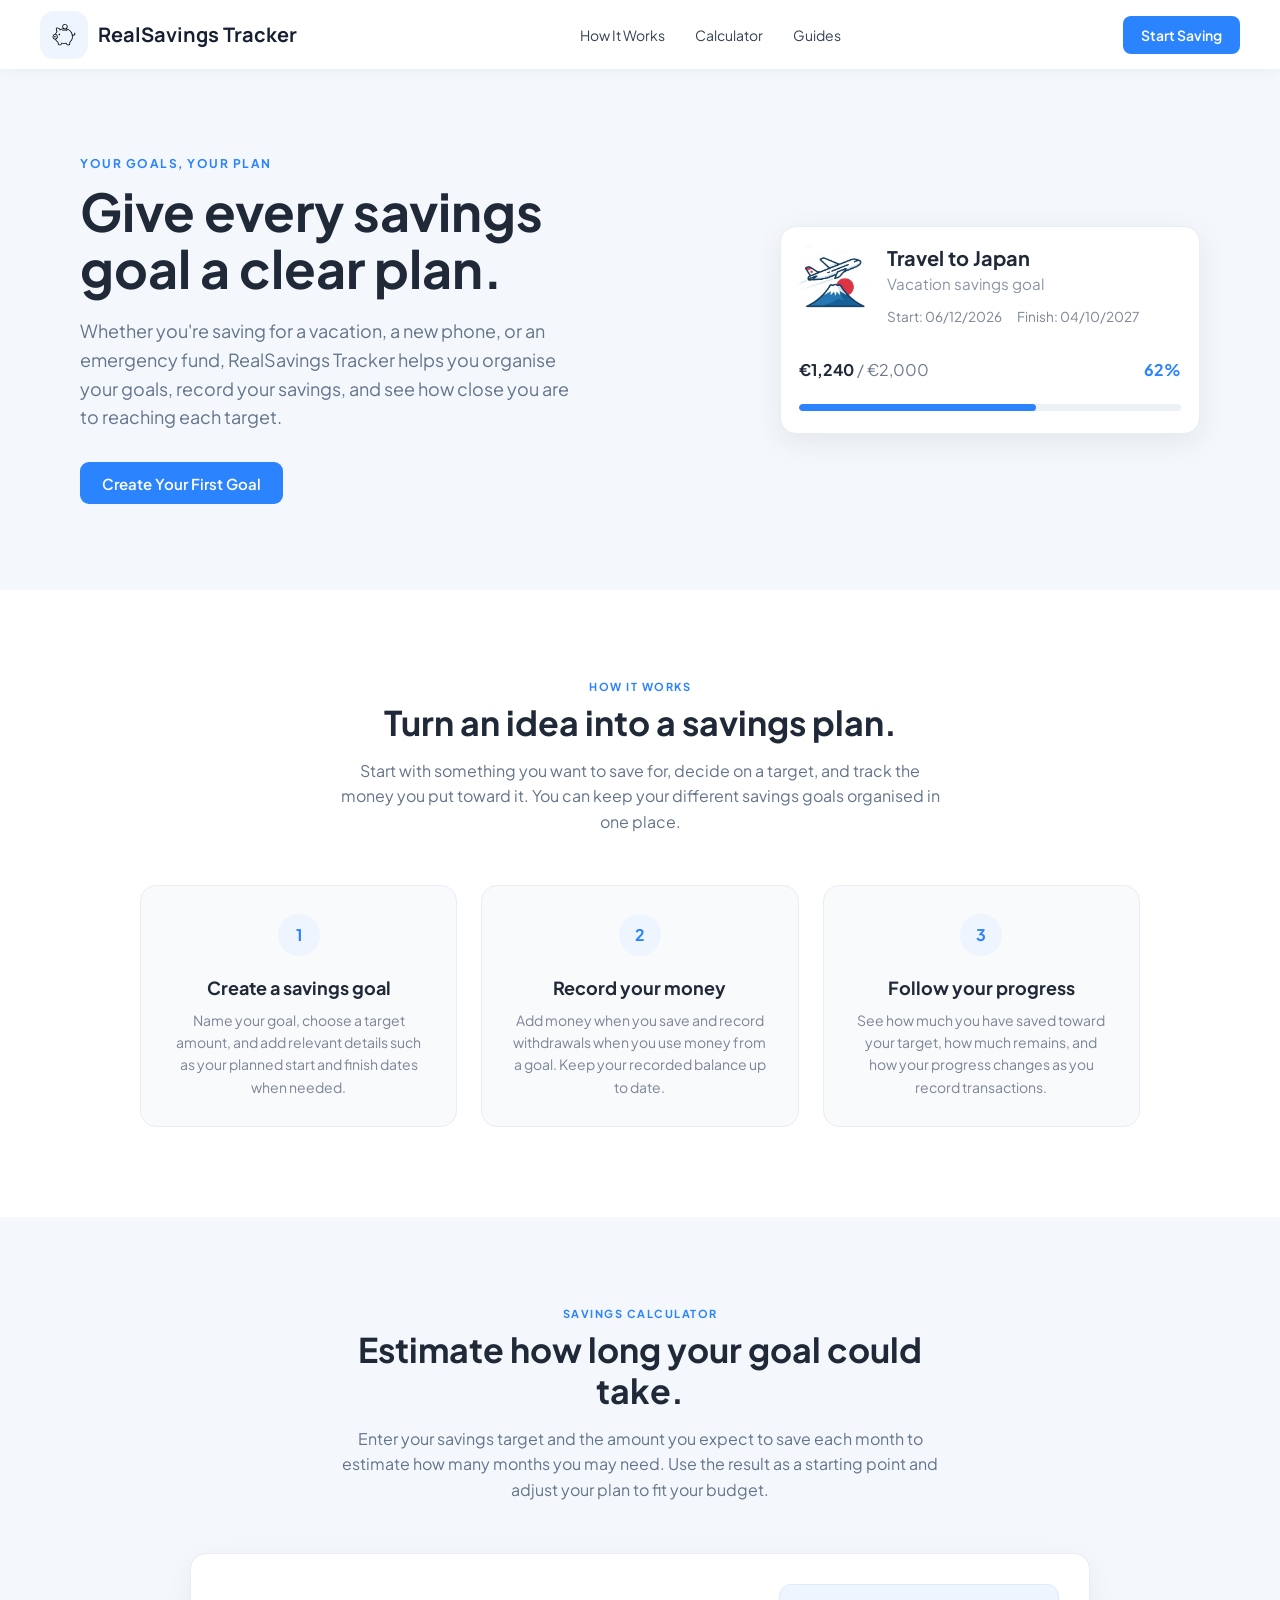
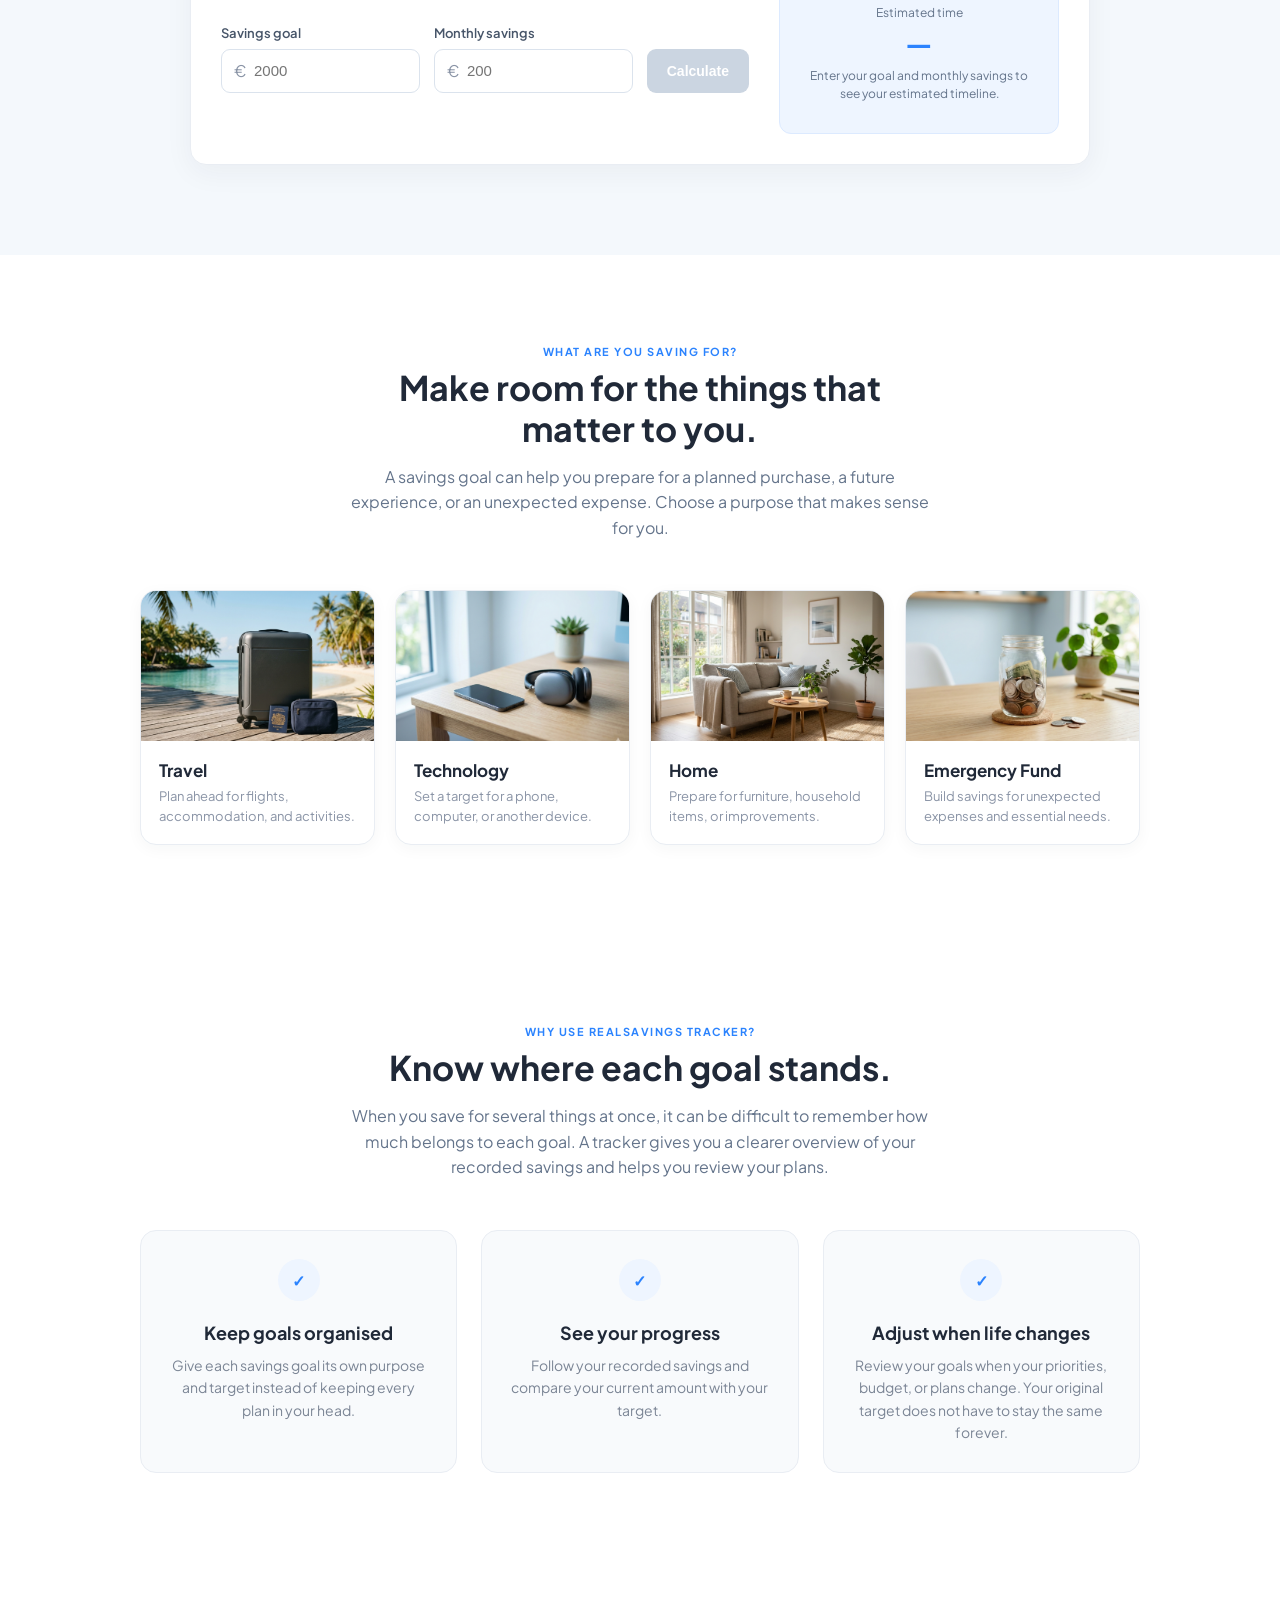
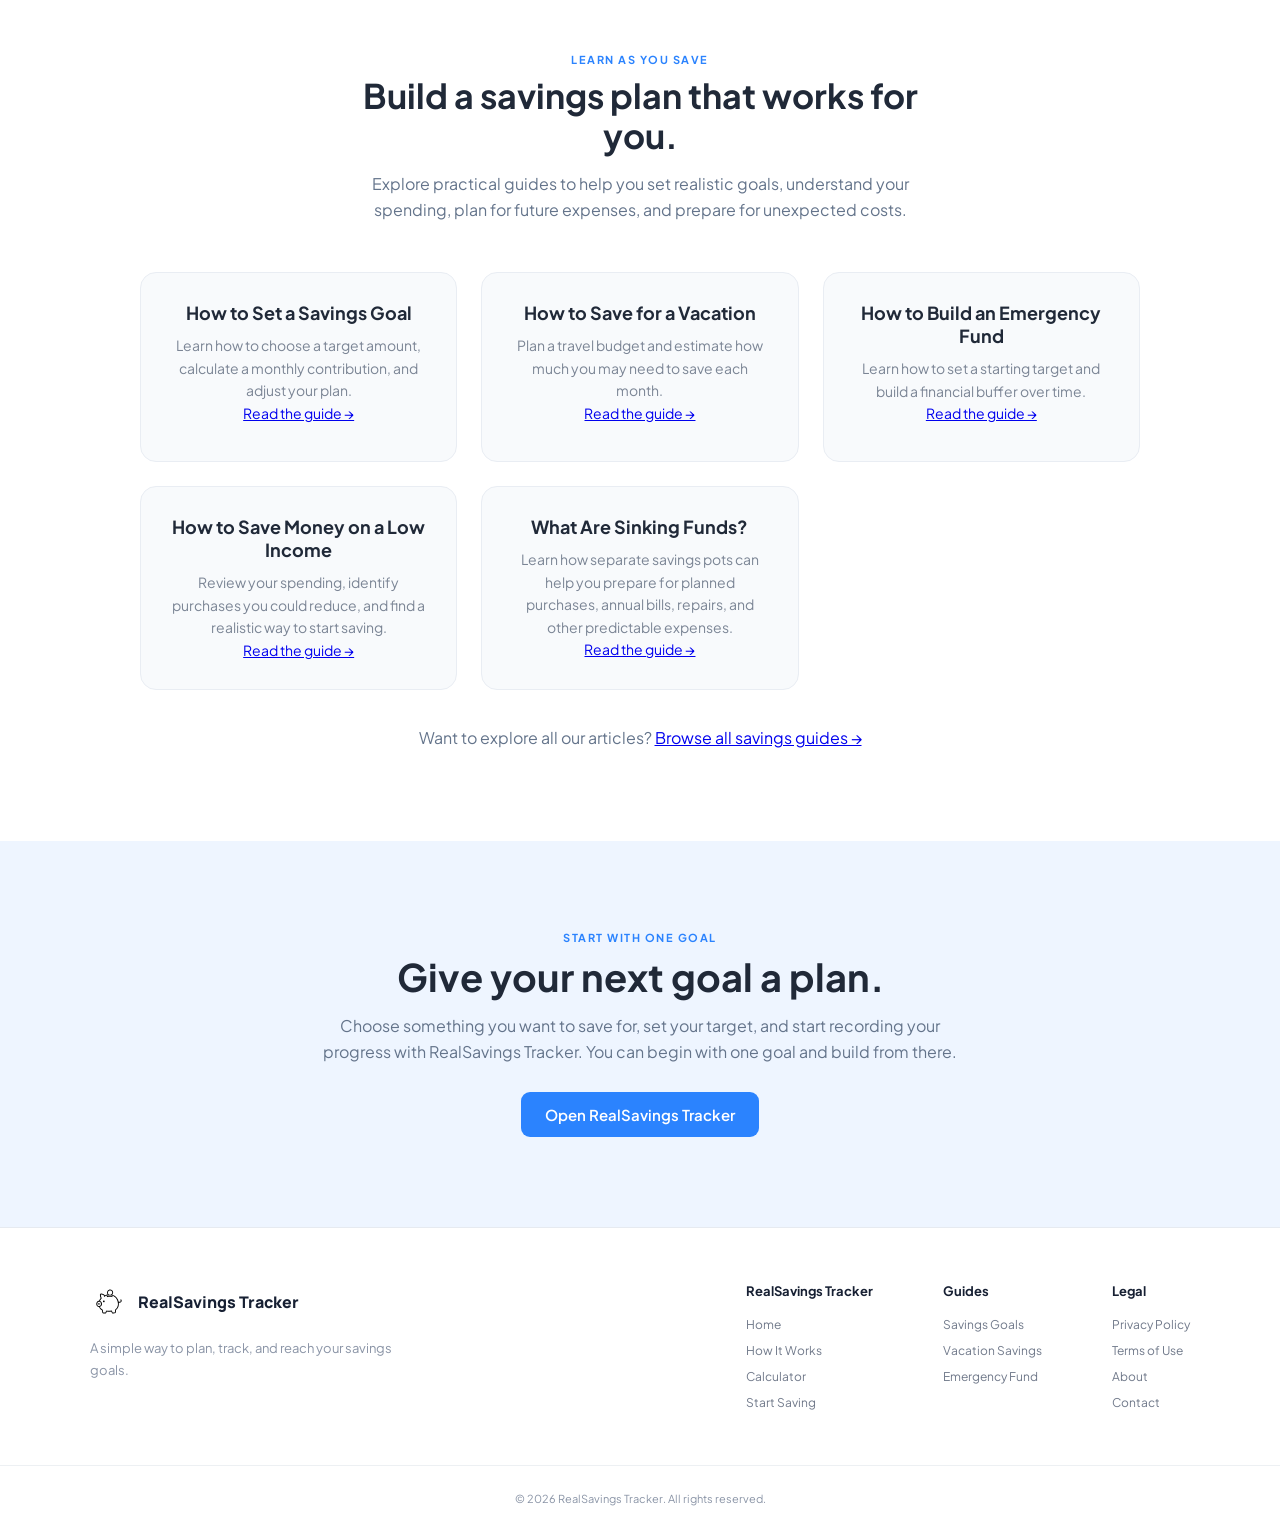
==== commit e11542e2: "Improve website content, SEO, and navigation" ====
--- a/index.html
+++ b/index.html
@@ -1,19 +1,18 @@
 <!DOCTYPE html>
 <html lang="en">
-
     <head>
         <meta charset="UTF-8">
         <meta name="viewport" content="width=device-width, initial-scale=1.0">
 
         <title>RealSavings Tracker – Free Savings Goal Tracker</title>
 
-        <meta name="description" content="RealSavings Tracker is a free savings goal tracker that helps you set goals, track your savings, and see your progress toward your targets.">
+        <meta name="description" content="Create savings goals, record deposits and withdrawals, monitor your progress, and estimate how long it could take to reach your targets with RealSavings Tracker.">
 
         <link rel="canonical" href="https://realsavingstracker.com/">
 
         <!-- OPEN GRAPH -->
         <meta property="og:title" content="RealSavings Tracker – Free Savings Goal Tracker">
-        <meta property="og:description" content="Set savings goals, track your progress, and see how long it could take to reach your target with RealSavings Tracker.">
+        <meta property="og:description" content="Give your savings a purpose. Create goals, track your contributions, monitor progress, and estimate how long your goals could take.">
         <meta property="og:type" content="website">
         <meta property="og:url" content="https://realsavingstracker.com/">
         <meta property="og:image" content="https://realsavingstracker.com/assets/images/PiggyBank_Icon.svg">
@@ -21,17 +20,22 @@
         <!-- TWITTER / X -->
         <meta name="twitter:card" content="summary">
         <meta name="twitter:title" content="RealSavings Tracker – Free Savings Goal Tracker">
-        <meta name="twitter:description" content="Set savings goals, track your progress, and see how long it could take to reach your target.">
+        <meta name="twitter:description" content="Create savings goals, track your progress, and plan your next purchase or trip with RealSavings Tracker.">
         <meta name="twitter:image" content="https://realsavingstracker.com/assets/images/PiggyBank_Icon.svg">
 
+        <!-- ADSENSE -->
+        <script async src="https://pagead2.googlesyndication.com/pagead/js/adsbygoogle.js?client=ca-pub-4976959702384134"
+            crossorigin="anonymous"></script>
+
         <link rel="icon" type="image/x-icon" href="./assets/images/favicon.ico">
+
         <link href="https://fonts.googleapis.com/css2?family=Inter:wght@400;500;600;700&family=Manrope:wght@400;500;600;700;800&family=Plus+Jakarta+Sans:wght@400;500;600;700;800&display=swap" rel="stylesheet">
+
         <link href="./assets/css/landing.css" rel="stylesheet">
         <link href="./assets/css/components.css" rel="stylesheet">
     </head>
 
     <body>
-
         <!-- HEADER -->
         <div id="header"></div>
 
@@ -40,22 +44,28 @@
             <!-- HERO -->
             <section class="hero">
                 <div class="heroContent">
-                    <span class="heroLabel">SAVE SMARTER</span>
-                    <h1>Track your savings goals and reach your targets.</h1>
-                    <p>Set savings goals, track your progress, and see how long it could take to reach your target.</p>
-                    <a href="./app.html" class="heroButton">Start Saving</a>
-                </div>
-
+                    <span class="heroLabel">YOUR GOALS, YOUR PLAN</span>
+                    <h1>Give every savings goal a clear plan.</h1>
+                    <p>
+                        Whether you're saving for a vacation, a new phone, or an
+                        emergency fund, RealSavings Tracker helps you organise
+                        your goals, record your savings, and see how close you
+                        are to reaching each target.
+                    </p>
+                    <a href="./app.html" class="heroButton">Create Your First Goal</a>
+                </div>
                 <div class="heroVisual">
                     <div class="heroGoalCard">
                         <div class="heroGoalInfo">
                             <div class="heroGoalPicture">
-                                <img draggable="false" src="./assets/images/travel.jpeg" alt="Airplane flying over Mount Fuji with the Japanese flag on its tail">
+                                <img draggable="false"
+                                    src="./assets/images/travel.jpeg"
+                                    alt="Airplane flying over Mount Fuji with the Japanese flag on its tail">
                             </div>
 
                             <div class="heroGoalDetails">
                                 <p class="heroGoalTitle">Travel to Japan</p>
-                                <p class="heroGoalSubtitle">Vacation</p>
+                                <p class="heroGoalSubtitle">Vacation savings goal</p>
 
                                 <div class="heroGoalDates">
                                     <span id="heroGoalStartDate">Start:</span>
@@ -80,27 +90,44 @@
             <section class="howItWorks" id="howItWorks">
                 <div class="sectionHeading">
                     <span>HOW IT WORKS</span>
-                    <h2>Saving doesn't have to be complicated.</h2>
-                    <p>RealSavings Tracker helps you set savings goals, track your progress, and turn your plans into achievable targets.</p>
+                    <h2>Turn an idea into a savings plan.</h2>
+                    <p>
+                        Start with something you want to save for, decide on
+                        a target, and track the money you put toward it.
+                        You can keep your different savings goals organised
+                        in one place.
+                    </p>
                 </div>
 
                 <div class="steps">
                     <div class="step">
                         <div class="stepNumber">1</div>
-                        <h3>Create a goal</h3>
-                        <p>Choose what you're saving for and set your target amount.</p>
+                        <h3>Create a savings goal</h3>
+                        <p>
+                            Name your goal, choose a target amount, and add
+                            relevant details such as your planned start and
+                            finish dates when needed.
+                        </p>
                     </div>
 
                     <div class="step">
                         <div class="stepNumber">2</div>
-                        <h3>Add your savings</h3>
-                        <p>Record the money you put toward your goal.</p>
+                        <h3>Record your money</h3>
+                        <p>
+                            Add money when you save and record withdrawals
+                            when you use money from a goal. Keep your
+                            recorded balance up to date.
+                        </p>
                     </div>
 
                     <div class="step">
                         <div class="stepNumber">3</div>
-                        <h3>Track your progress</h3>
-                        <p>Watch your progress grow until you reach your target.</p>
+                        <h3>Follow your progress</h3>
+                        <p>
+                            See how much you have saved toward your target,
+                            how much remains, and how your progress changes
+                            as you record transactions.
+                        </p>
                     </div>
                 </div>
             </section>
@@ -109,8 +136,13 @@
             <section class="savingsCalculator" id="savingsCalculator">
                 <div class="sectionHeading">
                     <span>SAVINGS CALCULATOR</span>
-                    <h2>See how long your goal could take.</h2>
-                    <p>Enter your target and monthly savings to estimate your timeline.</p>
+                    <h2>Estimate how long your goal could take.</h2>
+                    <p>
+                        Enter your savings target and the amount you expect
+                        to save each month to estimate how many months you
+                        may need. Use the result as a starting point and
+                        adjust your plan to fit your budget.
+                    </p>
                 </div>
 
                 <div class="calculatorCard">
@@ -119,7 +151,11 @@
                             <label for="calculatorTarget">Savings goal</label>
                             <div class="inputWrapper">
                                 <span>€</span>
-                                <input type="number" id="calculatorTarget" placeholder="2000">
+                                <input type="number"
+                                    id="calculatorTarget"
+                                    placeholder="2000"
+                                    min="0"
+                                    step="0.01">
                             </div>
                         </div>
 
@@ -127,18 +163,25 @@
                             <label for="calculatorMonthly">Monthly savings</label>
                             <div class="inputWrapper">
                                 <span>€</span>
-                                <input type="number" id="calculatorMonthly" placeholder="200">
+                                <input type="number"
+                                    id="calculatorMonthly"
+                                    placeholder="200"
+                                    min="0"
+                                    step="0.01">
                             </div>
                         </div>
 
                         <button type="button" id="calculateSavingsButton">Calculate</button>
-                        <p id="calculatorError"></p>
-                    </div>
-
-                    <div class="calculatorResult">
+                        <p id="calculatorError" aria-live="polite"></p>
+                    </div>
+
+                    <div class="calculatorResult" aria-live="polite">
                         <span>Estimated time</span>
                         <strong id="calculatorResultValue"></strong>
-                        <p>Enter your goal and monthly savings to see your estimated timeline.</p>
+                        <p>
+                            Enter your goal and monthly savings to see
+                            your estimated timeline.
+                        </p>
                         <p id="calculatorResultDate"></p>
                     </div>
                 </div>
@@ -147,65 +190,204 @@
             <!-- SAVINGS GOAL EXAMPLES -->
             <section class="goalExamples" id="goalExamples">
                 <div class="sectionHeading">
-                    <span>SAVINGS GOALS</span>
-                    <h2>Save for whatever matters to you.</h2>
-                    <p>Big plans become easier when you turn them into clear savings goals.</p>
+                    <span>WHAT ARE YOU SAVING FOR?</span>
+                    <h2>Make room for the things that matter to you.</h2>
+                    <p>
+                        A savings goal can help you prepare for a planned
+                        purchase, a future experience, or an unexpected
+                        expense. Choose a purpose that makes sense for you.
+                    </p>
                 </div>
 
                 <div class="exampleGoals">
                     <div class="exampleGoal">
                         <div class="exampleGoalImage">
-                            <img draggable="false" src="./assets/images/travelExample.jpg" alt="Suitcase and passport beside a tropical beach.">
+                            <img draggable="false"
+                                src="./assets/images/travelExample.jpg"
+                                alt="Suitcase and passport beside a tropical beach.">
                         </div>
 
                         <div class="exampleGoalInfo">
                             <h3>Travel</h3>
-                            <p>Save for your next adventure.</p>
+                            <p>Plan ahead for flights, accommodation, and activities.</p>
                         </div>
                     </div>
 
                     <div class="exampleGoal">
                         <div class="exampleGoalImage">
-                            <img draggable="false" src="./assets/images/technologyExample.jpg" alt="Smartphone and headphones on a table.">
+                            <img draggable="false"
+                                src="./assets/images/technologyExample.jpg"
+                                alt="Smartphone and headphones on a table.">
                         </div>
 
                         <div class="exampleGoalInfo">
                             <h3>Technology</h3>
-                            <p>Save for your next device.</p>
+                            <p>Set a target for a phone, computer, or another device.</p>
                         </div>
                     </div>
 
                     <div class="exampleGoal">
                         <div class="exampleGoalImage">
-                            <img draggable="false" src="./assets/images/homeExample.jpg" alt="Bright living room with a sofa and coffee table.">
+                            <img draggable="false"
+                                src="./assets/images/homeExample.jpg"
+                                alt="Bright living room with a sofa and coffee table.">
                         </div>
 
                         <div class="exampleGoalInfo">
                             <h3>Home</h3>
-                            <p>Save for something special.</p>
+                            <p>Prepare for furniture, household items, or improvements.</p>
                         </div>
                     </div>
 
                     <div class="exampleGoal">
                         <div class="exampleGoalImage">
-                            <img draggable="false" src="./assets/images/EmergencyFundExample.jpg" alt="Savings jar filled with coins and cash.">
+                            <img draggable="false"
+                                src="./assets/images/EmergencyFundExample.jpg"
+                                alt="Savings jar filled with coins and cash.">
                         </div>
 
                         <div class="exampleGoalInfo">
                             <h3>Emergency Fund</h3>
-                            <p>Build a financial safety net.</p>
-                        </div>
-                    </div>
+                            <p>Build savings for unexpected expenses and essential needs.</p>
+                        </div>
+                    </div>
+                </div>
+            </section>
+
+            <!-- WHY USE A SAVINGS TRACKER -->
+            <section class="howItWorks">
+                <div class="sectionHeading">
+                    <span>WHY USE REALSAVINGS TRACKER?</span>
+                    <h2>Know where each goal stands.</h2>
+                    <p>
+                        When you save for several things at once, it can be
+                        difficult to remember how much belongs to each goal.
+                        A tracker gives you a clearer overview of your recorded
+                        savings and helps you review your plans.
+                    </p>
+                </div>
+
+                <div class="steps">
+                    <div class="step">
+                        <div class="stepNumber">✓</div>
+                        <h3>Keep goals organised</h3>
+                        <p>
+                            Give each savings goal its own purpose and target
+                            instead of keeping every plan in your head.
+                        </p>
+                    </div>
+
+                    <div class="step">
+                        <div class="stepNumber">✓</div>
+                        <h3>See your progress</h3>
+                        <p>
+                            Follow your recorded savings and compare your
+                            current amount with your target.
+                        </p>
+                    </div>
+
+                    <div class="step">
+                        <div class="stepNumber">✓</div>
+                        <h3>Adjust when life changes</h3>
+                        <p>
+                            Review your goals when your priorities, budget,
+                            or plans change. Your original target does not
+                            have to stay the same forever.
+                        </p>
+                    </div>
+                </div>
+            </section>
+
+            <!-- GUIDES -->
+            <section class="goalExamples" id="savingsGuides">
+                <div class="sectionHeading">
+                    <span>LEARN AS YOU SAVE</span>
+                    <h2>Build a savings plan that works for you.</h2>
+                    <p>
+                        Explore practical guides to help you set realistic goals,
+                        understand your spending, plan for future expenses, and
+                        prepare for unexpected costs.
+                    </p>
+                </div>
+
+                <div class="steps">
+                    <!-- GUIDE 1 -->
+                    <div class="step">
+                        <h3>How to Set a Savings Goal</h3>
+                        <p>
+                            Learn how to choose a target amount, calculate
+                            a monthly contribution, and adjust your plan.
+                        </p>
+
+                        <p><a href="./guides/how-to-set-a-savings-goal.html">Read the guide →</a></p>
+                    </div>
+
+                    <!-- GUIDE 2 -->
+                    <div class="step">
+                        <h3>How to Save for a Vacation</h3>
+                        <p>
+                            Plan a travel budget and estimate how much
+                            you may need to save each month.
+                        </p>
+
+                        <p><a href="./guides/how-to-save-for-a-vacation.html">Read the guide →</a></p>
+                    </div>
+
+                    <!-- GUIDE 3 -->
+                    <div class="step">
+                        <h3>How to Build an Emergency Fund</h3>
+                        <p>
+                            Learn how to set a starting target and build
+                            a financial buffer over time.
+                        </p>
+
+                        <p><a href="./guides/how-to-build-an-emergency-fund.html">Read the guide →</a></p>
+                    </div>
+
+                    <!-- GUIDE 4 -->
+                    <div class="step">
+                        <h3>How to Save Money on a Low Income</h3>
+                        <p>
+                            Review your spending, identify purchases you could
+                            reduce, and find a realistic way to start saving.
+                        </p>
+
+                        <p><a href="./guides/how-to-save-money-on-a-low-income.html">Read the guide →</a></p>
+                    </div>
+
+                    <!-- GUIDE 5 -->
+                    <div class="step">
+                        <h3>What Are Sinking Funds?</h3>
+
+                        <p>
+                            Learn how separate savings pots can help you
+                            prepare for planned purchases, annual bills,
+                            repairs, and other predictable expenses.
+                        </p>
+
+                        <p><a href="./guides/what-are-sinking-funds.html">Read the guide →</a></p>
+                    </div>
+                </div>
+
+                <div class="sectionHeading" style="margin-top: 35px; margin-bottom: 0;">
+                    <p>
+                        Want to explore all our articles?
+                        <a href="./guides/">Browse all savings guides →</a>
+                    </p>
                 </div>
             </section>
 
             <!-- FINAL CTA -->
             <section class="finalCta">
                 <div class="finalCtaContent">
-                    <span>START TODAY</span>
-                    <h2>Give your goals a plan.</h2>
-                    <p>Create your first savings goal and start tracking your progress.</p>
-                    <a href="./app.html" class="finalCtaButton">Start Saving</a>
+                    <span>START WITH ONE GOAL</span>
+                    <h2>Give your next goal a plan.</h2>
+                    <p>
+                        Choose something you want to save for, set your target,
+                        and start recording your progress with RealSavings Tracker.
+                        You can begin with one goal and build from there.
+                    </p>
+                    <a href="./app.html" class="finalCtaButton">Open RealSavings Tracker</a>
                 </div>
             </section>
         </main>
@@ -215,5 +397,6 @@
 
         <script src="./assets/script/components.js"></script>
         <script src="./assets/script/landing.js"></script>
+
     </body>
 </html>
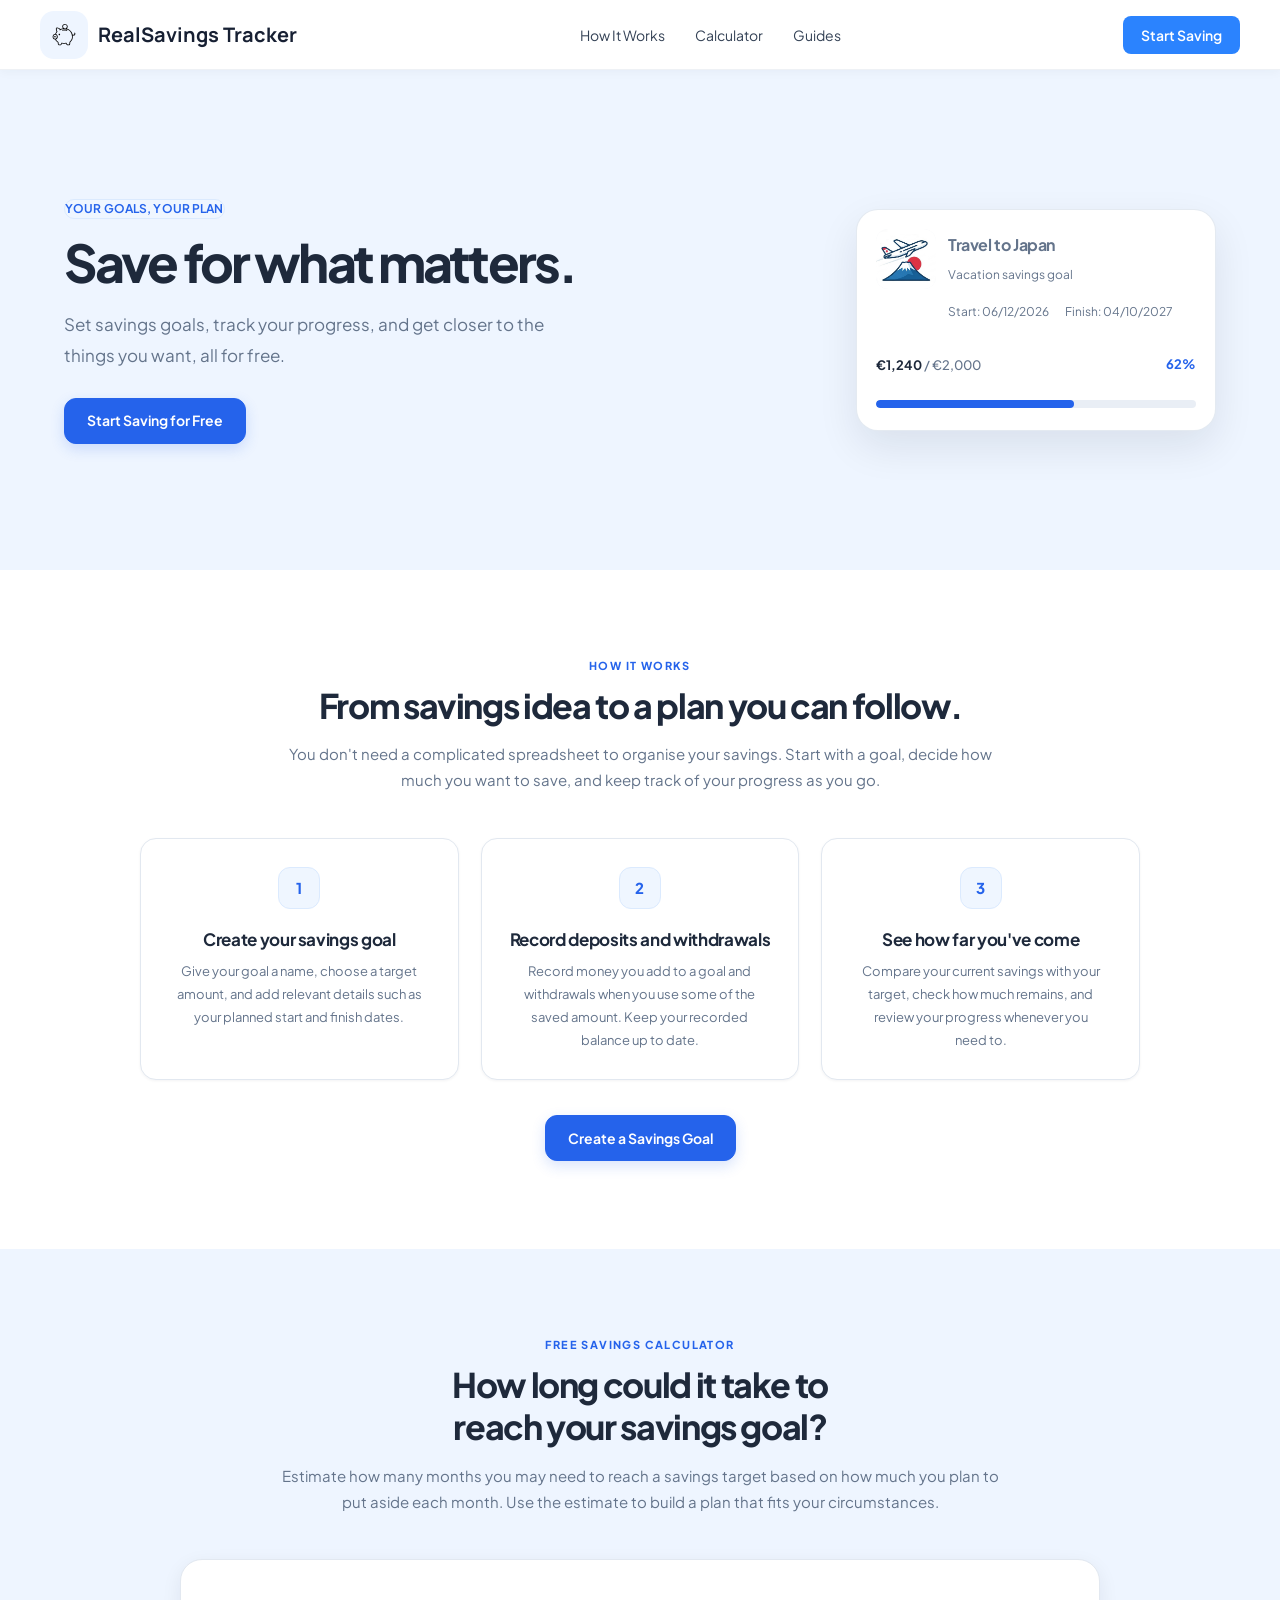
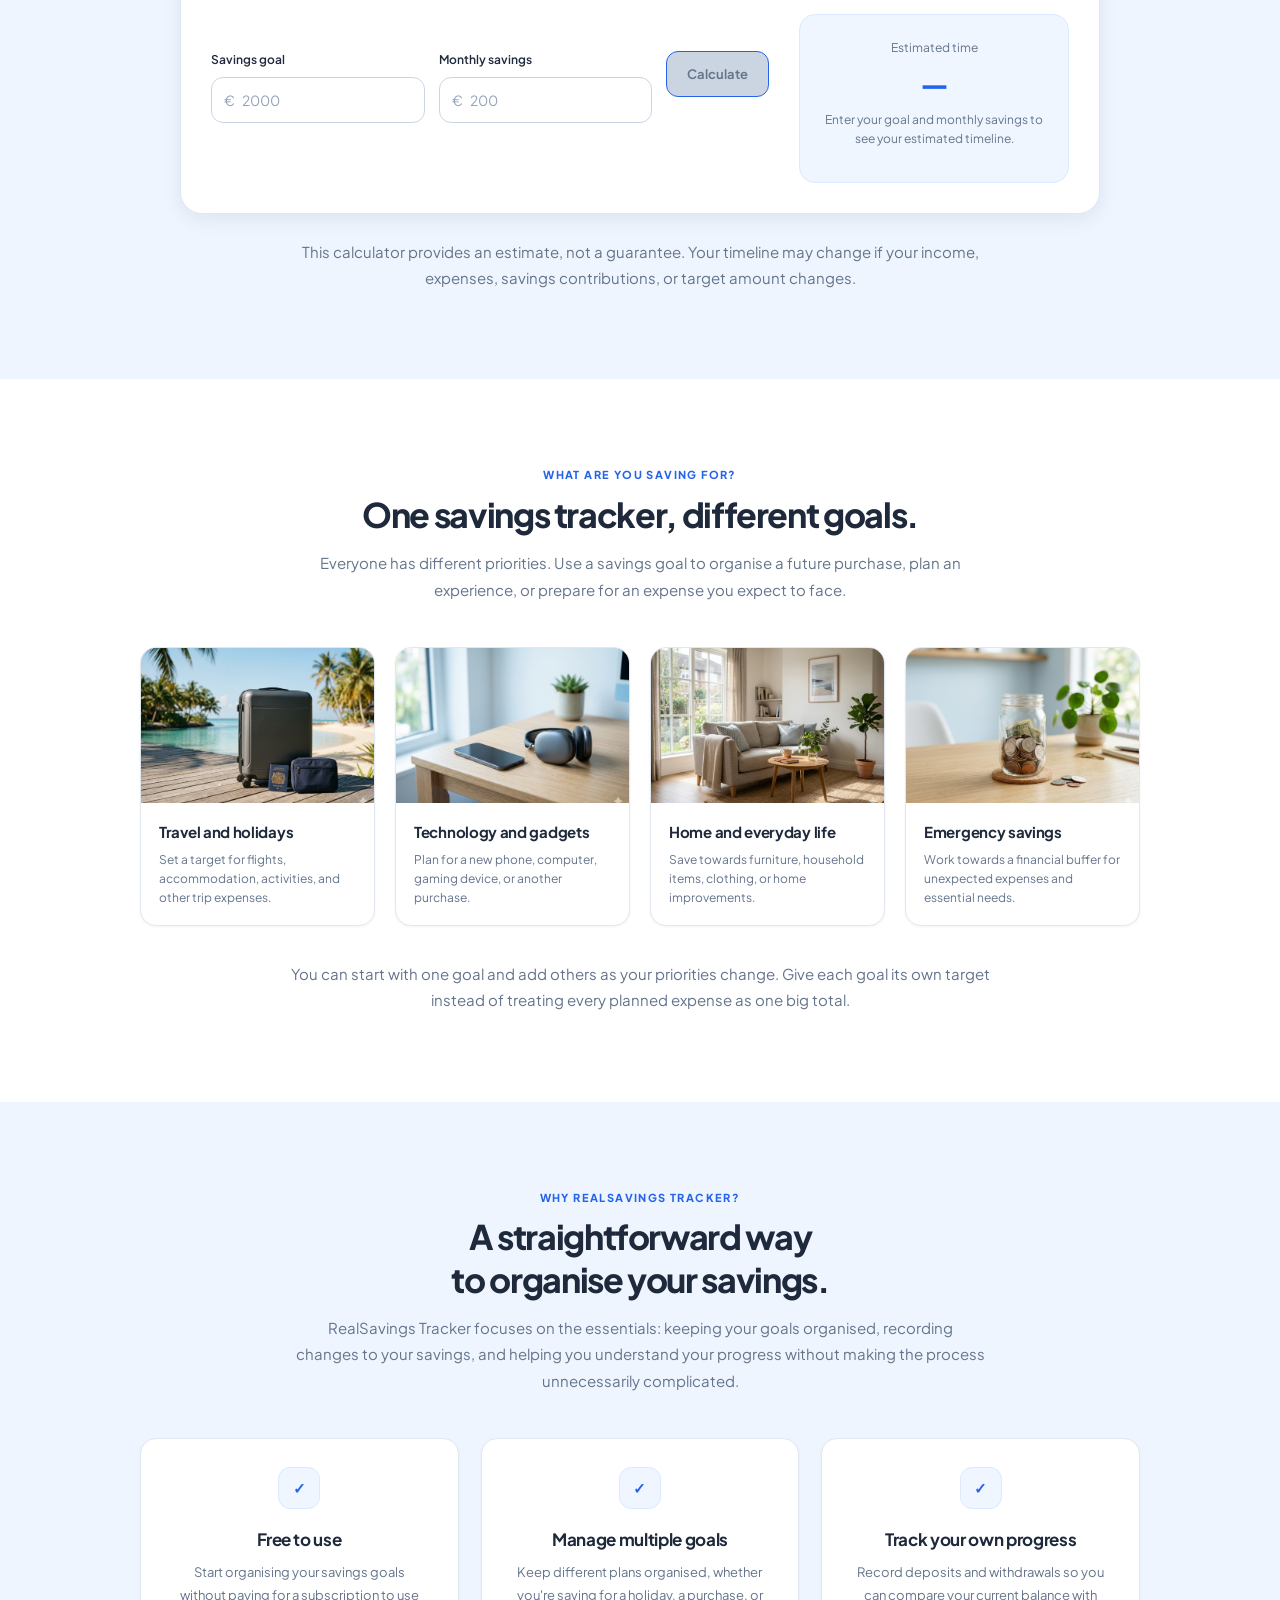
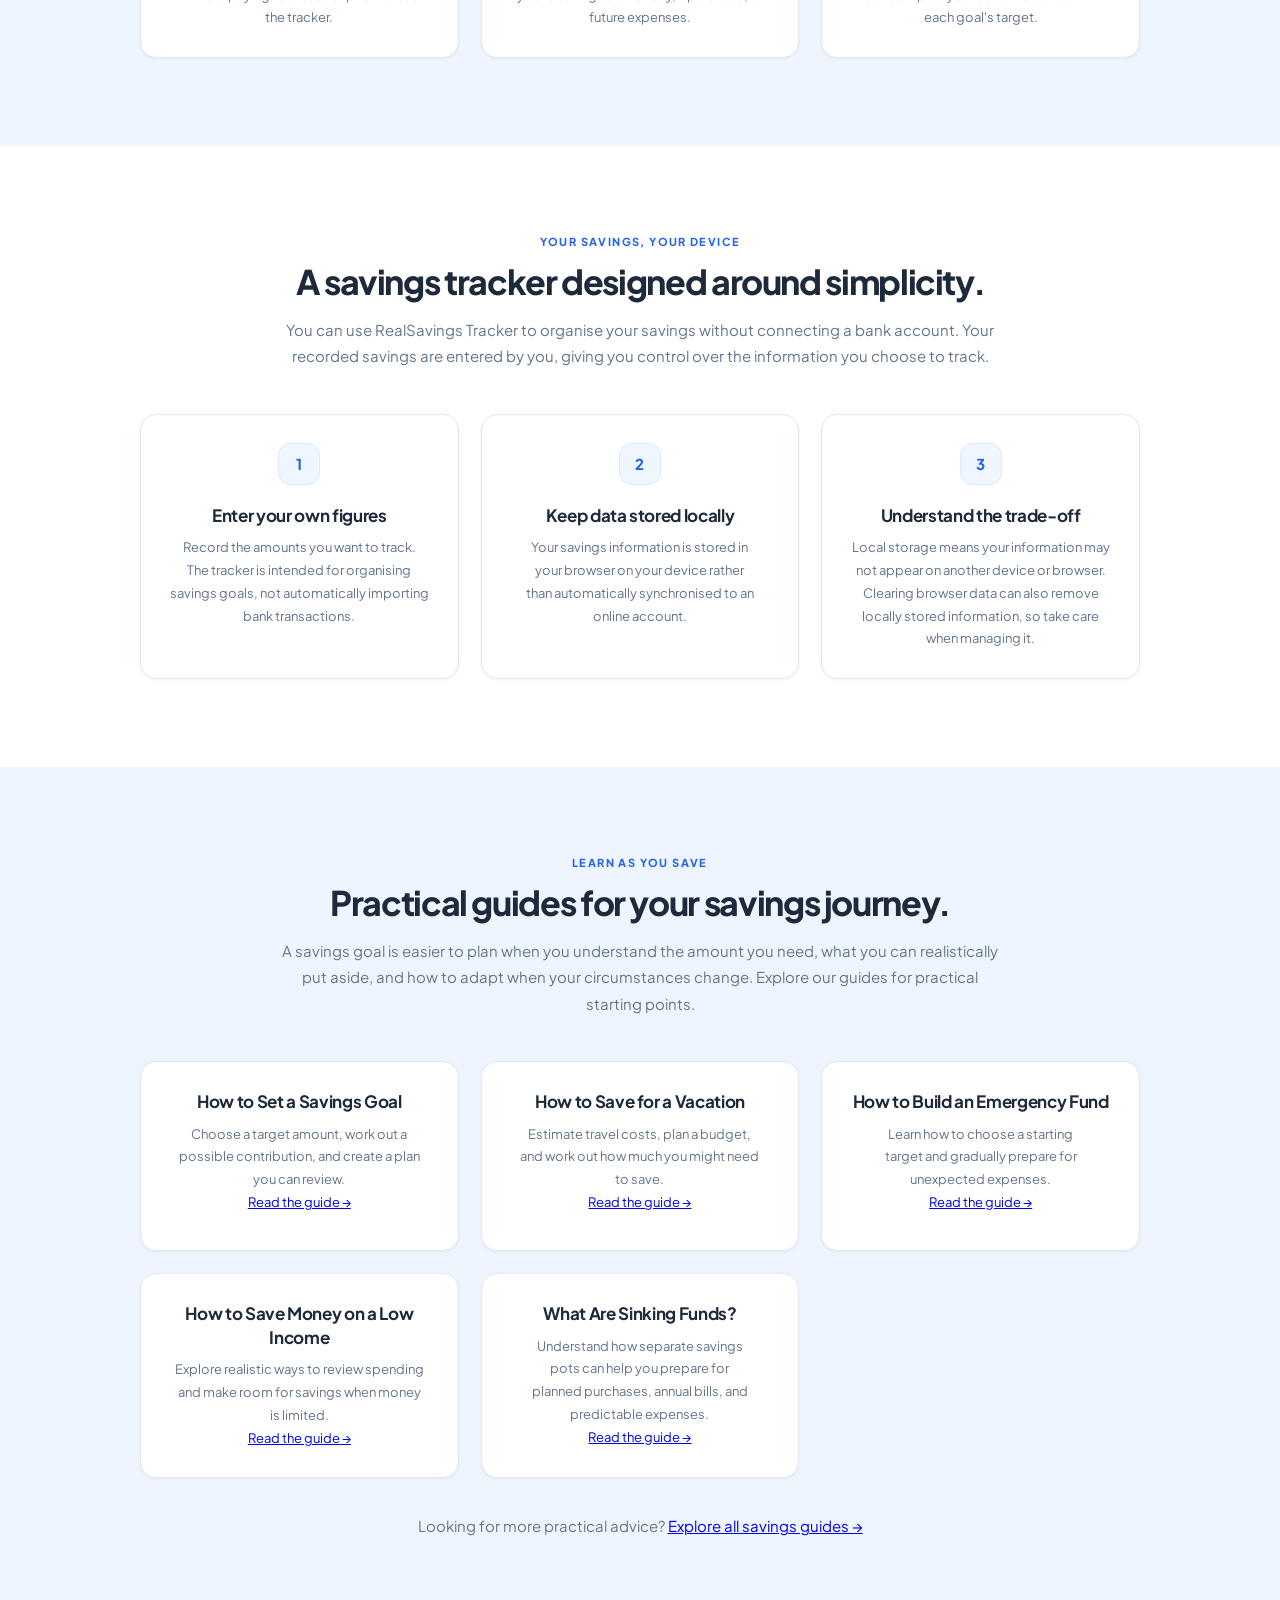
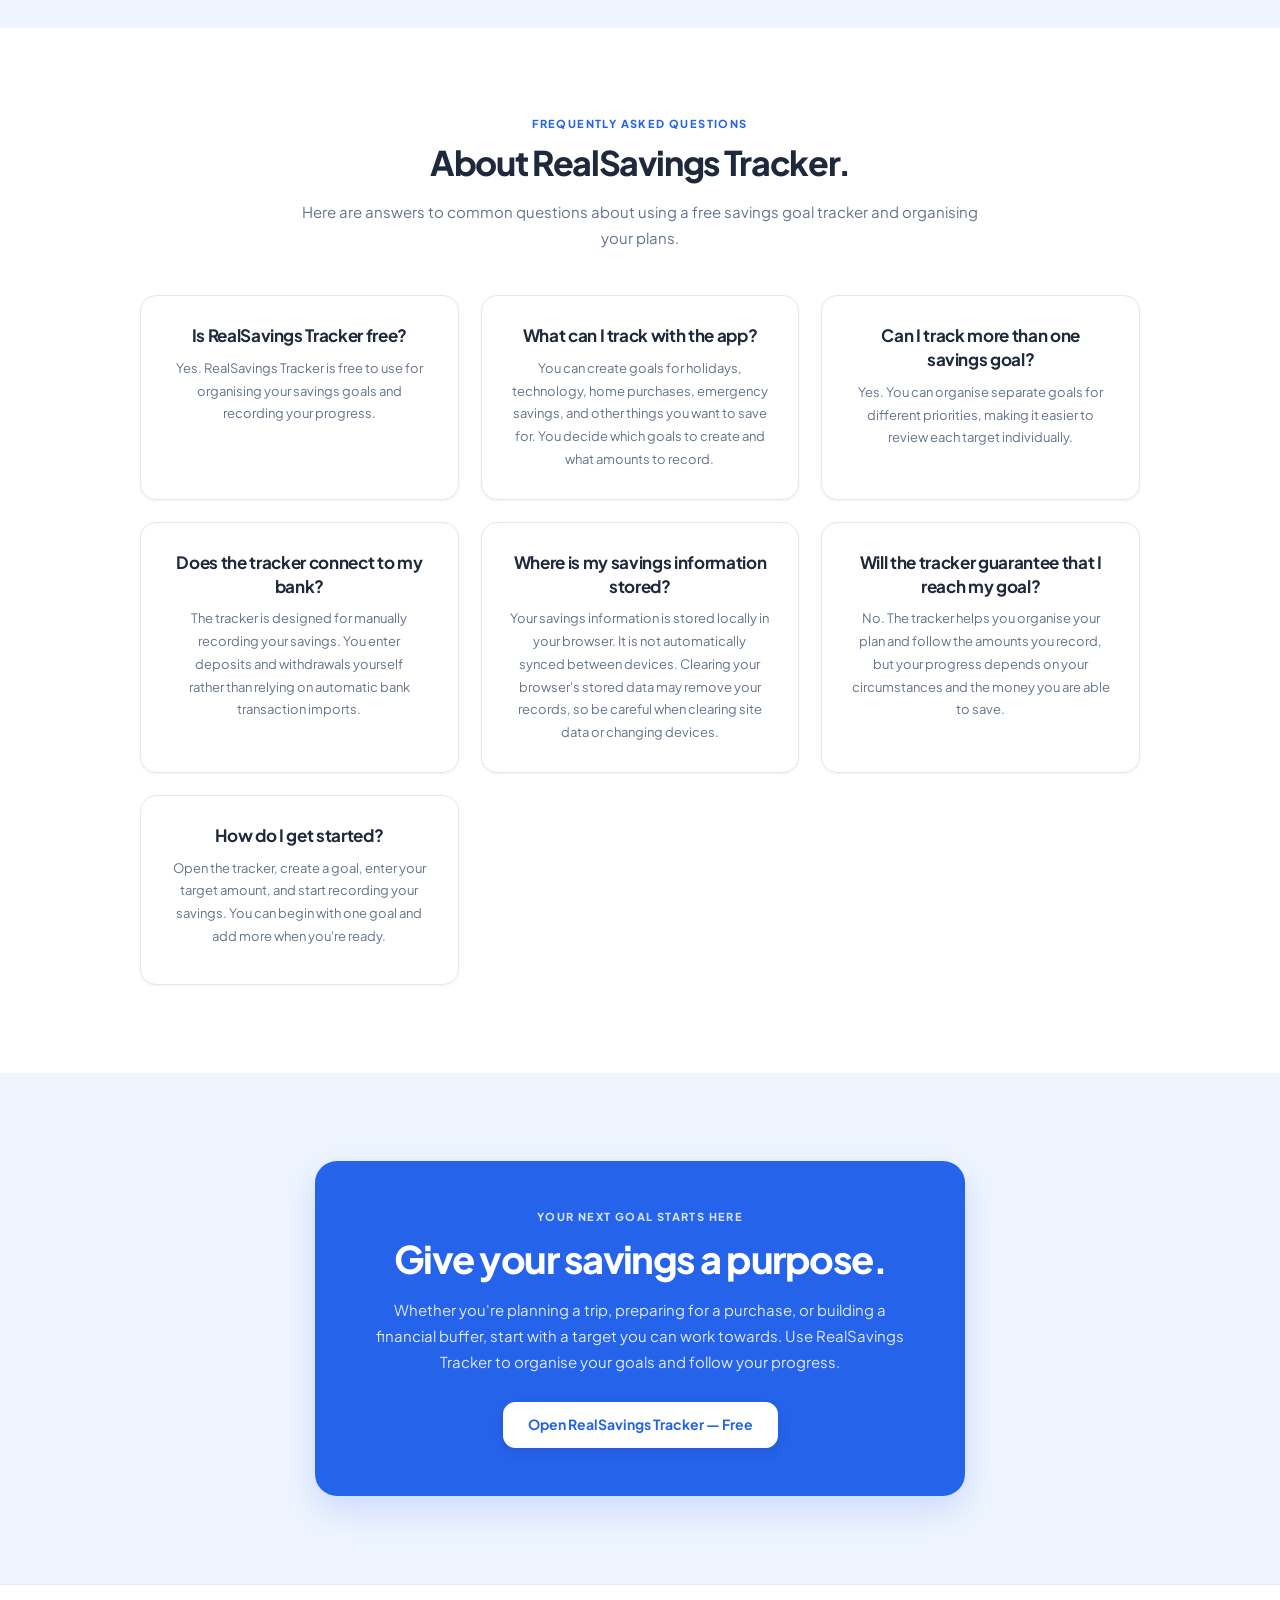
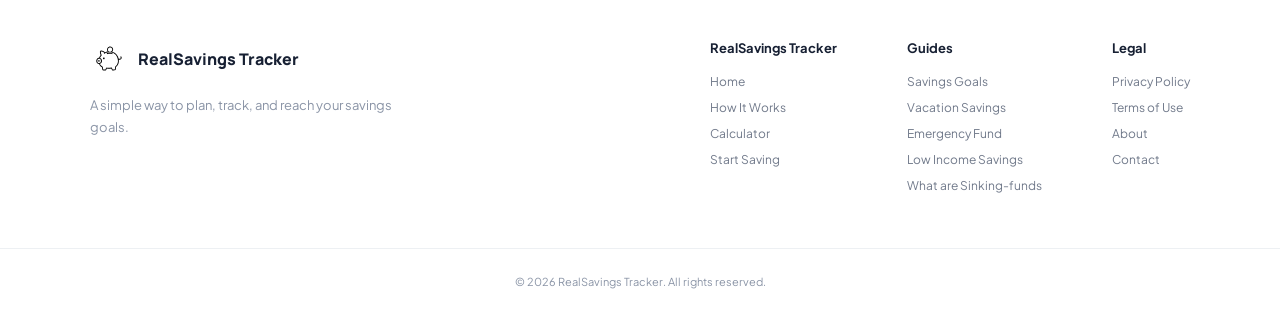
==== commit 5ac7e1ba: "Add articles, update styles" ====
--- a/index.html
+++ b/index.html
@@ -1,64 +1,132 @@
+
 <!DOCTYPE html>
 <html lang="en">
     <head>
         <meta charset="UTF-8">
         <meta name="viewport" content="width=device-width, initial-scale=1.0">
-
-        <title>RealSavings Tracker – Free Savings Goal Tracker</title>
-
-        <meta name="description" content="Create savings goals, record deposits and withdrawals, monitor your progress, and estimate how long it could take to reach your targets with RealSavings Tracker.">
-
+        <meta name="theme-color" content="#2563EB">
+
+        <title>Free Savings Goal Tracker | RealSavings Tracker</title>
+
+        <meta name="description" content="Track your savings goals for free with RealSavings Tracker. Set target amounts, record deposits and withdrawals, monitor progress, and plan for the things that matter to you.">
+
+        <meta name="robots" content="index, follow">
         <link rel="canonical" href="https://realsavingstracker.com/">
 
         <!-- OPEN GRAPH -->
-        <meta property="og:title" content="RealSavings Tracker – Free Savings Goal Tracker">
-        <meta property="og:description" content="Give your savings a purpose. Create goals, track your contributions, monitor progress, and estimate how long your goals could take.">
+        <meta property="og:title" content="RealSavings Tracker | Free Savings Goal Tracker">
+        <meta property="og:description" content="Give your savings a purpose. Create goals, record your progress, and plan for future purchases, holidays, and unexpected expenses with a free savings tracker.">
         <meta property="og:type" content="website">
         <meta property="og:url" content="https://realsavingstracker.com/">
         <meta property="og:image" content="https://realsavingstracker.com/assets/images/PiggyBank_Icon.svg">
+        <meta property="og:site_name" content="RealSavings Tracker">
 
         <!-- TWITTER / X -->
         <meta name="twitter:card" content="summary">
-        <meta name="twitter:title" content="RealSavings Tracker – Free Savings Goal Tracker">
-        <meta name="twitter:description" content="Create savings goals, track your progress, and plan your next purchase or trip with RealSavings Tracker.">
+        <meta name="twitter:title" content="RealSavings Tracker | Free Savings Goal Tracker">
+        <meta name="twitter:description" content="Create savings goals, record deposits, track progress, and plan your next purchase or trip with RealSavings Tracker.">
         <meta name="twitter:image" content="https://realsavingstracker.com/assets/images/PiggyBank_Icon.svg">
 
         <!-- ADSENSE -->
-        <script async src="https://pagead2.googlesyndication.com/pagead/js/adsbygoogle.js?client=ca-pub-4976959702384134"
+        <script async
+            src="https://pagead2.googlesyndication.com/pagead/js/adsbygoogle.js?client=ca-pub-4976959702384134"
             crossorigin="anonymous"></script>
 
+        <!-- FONTS AND STYLES -->
         <link rel="icon" type="image/x-icon" href="./assets/images/favicon.ico">
 
         <link href="https://fonts.googleapis.com/css2?family=Inter:wght@400;500;600;700&family=Manrope:wght@400;500;600;700;800&family=Plus+Jakarta+Sans:wght@400;500;600;700;800&display=swap" rel="stylesheet">
 
         <link href="./assets/css/landing.css" rel="stylesheet">
+        <link href="./assets/css/landing-refresh.css" rel="stylesheet">
         <link href="./assets/css/components.css" rel="stylesheet">
+
+        <!-- STRUCTURED DATA -->
+        <script type="application/ld+json">
+        {
+            "@context": "https://schema.org",
+            "@type": "WebApplication",
+            "name": "RealSavings Tracker",
+            "url": "https://realsavingstracker.com/",
+            "description": "A free savings goal tracker for organising savings targets, recording deposits and withdrawals, monitoring progress, and estimating savings timelines.",
+            "applicationCategory": "FinanceApplication",
+            "operatingSystem": "Any",
+            "offers": {
+                "@type": "Offer",
+                "price": "0",
+                "priceCurrency": "EUR"
+            }
+        }
+        </script>
+
+        <script type="application/ld+json">
+        {
+            "@context": "https://schema.org",
+            "@type": "FAQPage",
+            "mainEntity": [
+                {
+                    "@type": "Question",
+                    "name": "Is RealSavings Tracker free?",
+                    "acceptedAnswer": {
+                        "@type": "Answer",
+                        "text": "RealSavings Tracker is free to use for organising savings goals and recording your progress."
+                    }
+                },
+                {
+                    "@type": "Question",
+                    "name": "What can I use RealSavings Tracker for?",
+                    "acceptedAnswer": {
+                        "@type": "Answer",
+                        "text": "You can use RealSavings Tracker to organise goals for holidays, technology, home purchases, emergency savings, and other things you want to save for."
+                    }
+                },
+                {
+                    "@type": "Question",
+                    "name": "How does the savings tracker work?",
+                    "acceptedAnswer": {
+                        "@type": "Answer",
+                        "text": "Create a goal, set a target amount, and record deposits or withdrawals. The tracker helps you follow your recorded balance and compare it with your target."
+                    }
+                },
+                {
+                    "@type": "Question",
+                    "name": "Where is my savings data stored?",
+                    "acceptedAnswer": {
+                        "@type": "Answer",
+                        "text": "Savings information is stored locally in your browser. It is not automatically synchronised between different browsers or devices."
+                    }
+                }
+            ]
+        }
+        </script>
     </head>
 
     <body>
         <!-- HEADER -->
         <div id="header"></div>
 
-        <!-- MAIN CONTENT -->
         <main>
             <!-- HERO -->
-            <section class="hero">
+            <section class="hero landingSection--tint">
                 <div class="heroContent">
                     <span class="heroLabel">YOUR GOALS, YOUR PLAN</span>
-                    <h1>Give every savings goal a clear plan.</h1>
-                    <p>
-                        Whether you're saving for a vacation, a new phone, or an
-                        emergency fund, RealSavings Tracker helps you organise
-                        your goals, record your savings, and see how close you
-                        are to reaching each target.
-                    </p>
-                    <a href="./app.html" class="heroButton">Create Your First Goal</a>
-                </div>
+
+                    <h1>Save for what matters.</h1>
+
+                    <p>
+                        Set savings goals, track your progress, and get closer
+                        to the things you want, all for free.
+                    </p>
+
+                    <a href="./app.html" class="heroButton">Start Saving for Free</a>
+                </div>
+
                 <div class="heroVisual">
                     <div class="heroGoalCard">
                         <div class="heroGoalInfo">
                             <div class="heroGoalPicture">
-                                <img draggable="false"
+                                <img
+                                    draggable="false"
                                     src="./assets/images/travel.jpeg"
                                     alt="Airplane flying over Mount Fuji with the Japanese flag on its tail">
                             </div>
@@ -87,61 +155,76 @@
             </section>
 
             <!-- HOW IT WORKS -->
-            <section class="howItWorks" id="howItWorks">
+            <section class="howItWorks landingSection--white" id="howItWorks">
                 <div class="sectionHeading">
                     <span>HOW IT WORKS</span>
-                    <h2>Turn an idea into a savings plan.</h2>
-                    <p>
-                        Start with something you want to save for, decide on
-                        a target, and track the money you put toward it.
-                        You can keep your different savings goals organised
-                        in one place.
+
+                    <h2>From savings idea to a plan you can follow.</h2>
+
+                    <p>
+                        You don't need a complicated spreadsheet to organise
+                        your savings. Start with a goal, decide how much you
+                        want to save, and keep track of your progress as you go.
                     </p>
                 </div>
 
                 <div class="steps">
                     <div class="step">
                         <div class="stepNumber">1</div>
-                        <h3>Create a savings goal</h3>
-                        <p>
-                            Name your goal, choose a target amount, and add
-                            relevant details such as your planned start and
-                            finish dates when needed.
+
+                        <h3>Create your savings goal</h3>
+
+                        <p>
+                            Give your goal a name, choose a target amount, and
+                            add relevant details such as your planned start
+                            and finish dates.
                         </p>
                     </div>
 
                     <div class="step">
                         <div class="stepNumber">2</div>
-                        <h3>Record your money</h3>
-                        <p>
-                            Add money when you save and record withdrawals
-                            when you use money from a goal. Keep your
+
+                        <h3>Record deposits and withdrawals</h3>
+
+                        <p>
+                            Record money you add to a goal and withdrawals
+                            when you use some of the saved amount. Keep your
                             recorded balance up to date.
                         </p>
                     </div>
 
                     <div class="step">
                         <div class="stepNumber">3</div>
-                        <h3>Follow your progress</h3>
-                        <p>
-                            See how much you have saved toward your target,
-                            how much remains, and how your progress changes
-                            as you record transactions.
-                        </p>
-                    </div>
+
+                        <h3>See how far you've come</h3>
+
+                        <p>
+                            Compare your current savings with your target,
+                            check how much remains, and review your progress
+                            whenever you need to.
+                        </p>
+                    </div>
+                </div>
+
+                <div class="sectionHeading sectionHeading--afterContent">
+                    <a href="./app.html" class="heroButton">
+                        Create a Savings Goal
+                    </a>
                 </div>
             </section>
 
             <!-- SAVINGS CALCULATOR -->
-            <section class="savingsCalculator" id="savingsCalculator">
+            <section class="savingsCalculator landingSection--tint" id="savingsCalculator">
                 <div class="sectionHeading">
-                    <span>SAVINGS CALCULATOR</span>
-                    <h2>Estimate how long your goal could take.</h2>
-                    <p>
-                        Enter your savings target and the amount you expect
-                        to save each month to estimate how many months you
-                        may need. Use the result as a starting point and
-                        adjust your plan to fit your budget.
+                    <span>FREE SAVINGS CALCULATOR</span>
+
+                    <h2>How long could it take to reach your savings goal?</h2>
+
+                    <p>
+                        Estimate how many months you may need to reach a
+                        savings target based on how much you plan to put
+                        aside each month. Use the estimate to build a plan
+                        that fits your circumstances.
                     </p>
                 </div>
 
@@ -149,9 +232,12 @@
                     <div class="calculatorInputs">
                         <div class="calculatorInput">
                             <label for="calculatorTarget">Savings goal</label>
+
                             <div class="inputWrapper">
                                 <span>€</span>
-                                <input type="number"
+
+                                <input
+                                    type="number"
                                     id="calculatorTarget"
                                     placeholder="2000"
                                     min="0"
@@ -161,9 +247,12 @@
 
                         <div class="calculatorInput">
                             <label for="calculatorMonthly">Monthly savings</label>
+
                             <div class="inputWrapper">
                                 <span>€</span>
-                                <input type="number"
+
+                                <input
+                                    type="number"
                                     id="calculatorMonthly"
                                     placeholder="200"
                                     min="0"
@@ -171,223 +260,450 @@
                             </div>
                         </div>
 
-                        <button type="button" id="calculateSavingsButton">Calculate</button>
+                        <button type="button" id="calculateSavingsButton">
+                            Calculate
+                        </button>
+
                         <p id="calculatorError" aria-live="polite"></p>
                     </div>
 
                     <div class="calculatorResult" aria-live="polite">
                         <span>Estimated time</span>
+
                         <strong id="calculatorResultValue"></strong>
-                        <p>
-                            Enter your goal and monthly savings to see
+
+                        <p>
+                            Enter your target and monthly savings to see
                             your estimated timeline.
                         </p>
+
                         <p id="calculatorResultDate"></p>
                     </div>
                 </div>
-            </section>
-
-            <!-- SAVINGS GOAL EXAMPLES -->
-            <section class="goalExamples" id="goalExamples">
+
+                <div class="sectionHeading sectionHeading--disclaimer">
+                    <p>
+                        This calculator provides an estimate, not a guarantee.
+                        Your timeline may change if your income, expenses,
+                        savings contributions, or target amount changes.
+                    </p>
+                </div>
+            </section>
+
+            <!-- GOAL EXAMPLES -->
+            <section class="goalExamples landingSection--white" id="goalExamples">
                 <div class="sectionHeading">
                     <span>WHAT ARE YOU SAVING FOR?</span>
-                    <h2>Make room for the things that matter to you.</h2>
-                    <p>
-                        A savings goal can help you prepare for a planned
-                        purchase, a future experience, or an unexpected
-                        expense. Choose a purpose that makes sense for you.
+
+                    <h2>One savings tracker, different goals.</h2>
+
+                    <p>
+                        Everyone has different priorities. Use a savings goal
+                        to organise a future purchase, plan an experience, or
+                        prepare for an expense you expect to face.
                     </p>
                 </div>
 
                 <div class="exampleGoals">
                     <div class="exampleGoal">
                         <div class="exampleGoalImage">
-                            <img draggable="false"
+                            <img
+                                draggable="false"
                                 src="./assets/images/travelExample.jpg"
-                                alt="Suitcase and passport beside a tropical beach.">
+                                alt="Suitcase and passport beside a tropical beach">
                         </div>
 
                         <div class="exampleGoalInfo">
-                            <h3>Travel</h3>
-                            <p>Plan ahead for flights, accommodation, and activities.</p>
+                            <h3>Travel and holidays</h3>
+
+                            <p>
+                                Set a target for flights, accommodation,
+                                activities, and other trip expenses.
+                            </p>
                         </div>
                     </div>
 
                     <div class="exampleGoal">
                         <div class="exampleGoalImage">
-                            <img draggable="false"
+                            <img
+                                draggable="false"
                                 src="./assets/images/technologyExample.jpg"
-                                alt="Smartphone and headphones on a table.">
+                                alt="Smartphone and headphones on a table">
                         </div>
 
                         <div class="exampleGoalInfo">
-                            <h3>Technology</h3>
-                            <p>Set a target for a phone, computer, or another device.</p>
+                            <h3>Technology and gadgets</h3>
+
+                            <p>
+                                Plan for a new phone, computer, gaming device,
+                                or another purchase.
+                            </p>
                         </div>
                     </div>
 
                     <div class="exampleGoal">
                         <div class="exampleGoalImage">
-                            <img draggable="false"
+                            <img
+                                draggable="false"
                                 src="./assets/images/homeExample.jpg"
-                                alt="Bright living room with a sofa and coffee table.">
+                                alt="Bright living room with a sofa and coffee table">
                         </div>
 
                         <div class="exampleGoalInfo">
-                            <h3>Home</h3>
-                            <p>Prepare for furniture, household items, or improvements.</p>
+                            <h3>Home and everyday life</h3>
+
+                            <p>
+                                Save towards furniture, household items,
+                                clothing, or home improvements.
+                            </p>
                         </div>
                     </div>
 
                     <div class="exampleGoal">
                         <div class="exampleGoalImage">
-                            <img draggable="false"
+                            <img
+                                draggable="false"
                                 src="./assets/images/EmergencyFundExample.jpg"
-                                alt="Savings jar filled with coins and cash.">
+                                alt="Savings jar filled with coins and cash">
                         </div>
 
                         <div class="exampleGoalInfo">
-                            <h3>Emergency Fund</h3>
-                            <p>Build savings for unexpected expenses and essential needs.</p>
-                        </div>
-                    </div>
-                </div>
-            </section>
-
-            <!-- WHY USE A SAVINGS TRACKER -->
-            <section class="howItWorks">
+                            <h3>Emergency savings</h3>
+
+                            <p>
+                                Work towards a financial buffer for
+                                unexpected expenses and essential needs.
+                            </p>
+                        </div>
+                    </div>
+                </div>
+
+                <div class="sectionHeading sectionHeading--afterContent">
+                    <p>
+                        You can start with one goal and add others as your
+                        priorities change. Give each goal its own target
+                        instead of treating every planned expense as one big total.
+                    </p>
+                </div>
+            </section>
+
+            <!-- FEATURES -->
+            <section class="howItWorks landingSection--tint" id="features">
                 <div class="sectionHeading">
-                    <span>WHY USE REALSAVINGS TRACKER?</span>
-                    <h2>Know where each goal stands.</h2>
-                    <p>
-                        When you save for several things at once, it can be
-                        difficult to remember how much belongs to each goal.
-                        A tracker gives you a clearer overview of your recorded
-                        savings and helps you review your plans.
+                    <span>WHY REALSAVINGS TRACKER?</span>
+
+                    <h2>A straightforward way to organise your savings.</h2>
+
+                    <p>
+                        RealSavings Tracker focuses on the essentials:
+                        keeping your goals organised, recording changes
+                        to your savings, and helping you understand your
+                        progress without making the process unnecessarily
+                        complicated.
                     </p>
                 </div>
 
                 <div class="steps">
                     <div class="step">
                         <div class="stepNumber">✓</div>
-                        <h3>Keep goals organised</h3>
-                        <p>
-                            Give each savings goal its own purpose and target
-                            instead of keeping every plan in your head.
+
+                        <h3>Free to use</h3>
+
+                        <p>
+                            Start organising your savings goals without
+                            paying for a subscription to use the tracker.
                         </p>
                     </div>
 
                     <div class="step">
                         <div class="stepNumber">✓</div>
-                        <h3>See your progress</h3>
-                        <p>
-                            Follow your recorded savings and compare your
-                            current amount with your target.
+
+                        <h3>Manage multiple goals</h3>
+
+                        <p>
+                            Keep different plans organised, whether you're
+                            saving for a holiday, a purchase, or future expenses.
                         </p>
                     </div>
 
                     <div class="step">
                         <div class="stepNumber">✓</div>
-                        <h3>Adjust when life changes</h3>
-                        <p>
-                            Review your goals when your priorities, budget,
-                            or plans change. Your original target does not
-                            have to stay the same forever.
-                        </p>
-                    </div>
-                </div>
-            </section>
-
-            <!-- GUIDES -->
-            <section class="goalExamples" id="savingsGuides">
+
+                        <h3>Track your own progress</h3>
+
+                        <p>
+                            Record deposits and withdrawals so you can compare
+                            your current balance with each goal's target.
+                        </p>
+                    </div>
+                </div>
+            </section>
+
+            <!-- LOCAL DATA AND PRIVACY -->
+            <section class="howItWorks landingSection--white" id="privacy">
+                <div class="sectionHeading">
+                    <span>YOUR SAVINGS, YOUR DEVICE</span>
+
+                    <h2>A savings tracker designed around simplicity.</h2>
+
+                    <p>
+                        You can use RealSavings Tracker to organise your
+                        savings without connecting a bank account. Your
+                        recorded savings are entered by you, giving you
+                        control over the information you choose to track.
+                    </p>
+                </div>
+
+                <div class="steps">
+                    <div class="step">
+                        <div class="stepNumber">1</div>
+
+                        <h3>Enter your own figures</h3>
+
+                        <p>
+                            Record the amounts you want to track. The tracker
+                            is intended for organising savings goals, not
+                            automatically importing bank transactions.
+                        </p>
+                    </div>
+
+                    <div class="step">
+                        <div class="stepNumber">2</div>
+
+                        <h3>Keep data stored locally</h3>
+
+                        <p>
+                            Your savings information is stored in your
+                            browser on your device rather than automatically
+                            synchronised to an online account.
+                        </p>
+                    </div>
+
+                    <div class="step">
+                        <div class="stepNumber">3</div>
+
+                        <h3>Understand the trade-off</h3>
+
+                        <p>
+                            Local storage means your information may not
+                            appear on another device or browser. Clearing
+                            browser data can also remove locally stored
+                            information, so take care when managing it.
+                        </p>
+                    </div>
+                </div>
+            </section>
+
+            <!-- SAVINGS GUIDES -->
+            <section class="goalExamples landingSection--tint" id="savingsGuides">
                 <div class="sectionHeading">
                     <span>LEARN AS YOU SAVE</span>
-                    <h2>Build a savings plan that works for you.</h2>
-                    <p>
-                        Explore practical guides to help you set realistic goals,
-                        understand your spending, plan for future expenses, and
-                        prepare for unexpected costs.
+
+                    <h2>Practical guides for your savings journey.</h2>
+
+                    <p>
+                        A savings goal is easier to plan when you understand
+                        the amount you need, what you can realistically put
+                        aside, and how to adapt when your circumstances change.
+                        Explore our guides for practical starting points.
                     </p>
                 </div>
 
                 <div class="steps">
-                    <!-- GUIDE 1 -->
                     <div class="step">
                         <h3>How to Set a Savings Goal</h3>
-                        <p>
-                            Learn how to choose a target amount, calculate
-                            a monthly contribution, and adjust your plan.
-                        </p>
-
-                        <p><a href="./guides/how-to-set-a-savings-goal.html">Read the guide →</a></p>
-                    </div>
-
-                    <!-- GUIDE 2 -->
+
+                        <p>
+                            Choose a target amount, work out a possible
+                            contribution, and create a plan you can review.
+                        </p>
+
+                        <p>
+                            <a href="./guides/how-to-set-a-savings-goal.html">
+                                Read the guide →
+                            </a>
+                        </p>
+                    </div>
+
                     <div class="step">
                         <h3>How to Save for a Vacation</h3>
-                        <p>
-                            Plan a travel budget and estimate how much
-                            you may need to save each month.
-                        </p>
-
-                        <p><a href="./guides/how-to-save-for-a-vacation.html">Read the guide →</a></p>
-                    </div>
-
-                    <!-- GUIDE 3 -->
+
+                        <p>
+                            Estimate travel costs, plan a budget, and
+                            work out how much you might need to save.
+                        </p>
+
+                        <p>
+                            <a href="./guides/how-to-save-for-a-vacation.html">
+                                Read the guide →
+                            </a>
+                        </p>
+                    </div>
+
                     <div class="step">
                         <h3>How to Build an Emergency Fund</h3>
-                        <p>
-                            Learn how to set a starting target and build
-                            a financial buffer over time.
-                        </p>
-
-                        <p><a href="./guides/how-to-build-an-emergency-fund.html">Read the guide →</a></p>
-                    </div>
-
-                    <!-- GUIDE 4 -->
+
+                        <p>
+                            Learn how to choose a starting target and
+                            gradually prepare for unexpected expenses.
+                        </p>
+
+                        <p>
+                            <a href="./guides/how-to-build-an-emergency-fund.html">
+                                Read the guide →
+                            </a>
+                        </p>
+                    </div>
+
                     <div class="step">
                         <h3>How to Save Money on a Low Income</h3>
-                        <p>
-                            Review your spending, identify purchases you could
-                            reduce, and find a realistic way to start saving.
-                        </p>
-
-                        <p><a href="./guides/how-to-save-money-on-a-low-income.html">Read the guide →</a></p>
-                    </div>
-
-                    <!-- GUIDE 5 -->
+
+                        <p>
+                            Explore realistic ways to review spending and
+                            make room for savings when money is limited.
+                        </p>
+
+                        <p>
+                            <a href="./guides/how-to-save-money-on-a-low-income.html">
+                                Read the guide →
+                            </a>
+                        </p>
+                    </div>
+
                     <div class="step">
                         <h3>What Are Sinking Funds?</h3>
 
                         <p>
-                            Learn how separate savings pots can help you
-                            prepare for planned purchases, annual bills,
-                            repairs, and other predictable expenses.
-                        </p>
-
-                        <p><a href="./guides/what-are-sinking-funds.html">Read the guide →</a></p>
-                    </div>
-                </div>
-
-                <div class="sectionHeading" style="margin-top: 35px; margin-bottom: 0;">
-                    <p>
-                        Want to explore all our articles?
-                        <a href="./guides/">Browse all savings guides →</a>
-                    </p>
+                            Understand how separate savings pots can help
+                            you prepare for planned purchases, annual bills,
+                            and predictable expenses.
+                        </p>
+
+                        <p>
+                            <a href="./guides/what-are-sinking-funds.html">
+                                Read the guide →
+                            </a>
+                        </p>
+                    </div>
+                </div>
+
+                <div class="sectionHeading sectionHeading--afterContent">
+                    <p>
+                        Looking for more practical advice?
+                        <a href="./guides/">Explore all savings guides →</a>
+                    </p>
+                </div>
+            </section>
+
+            <!-- FAQ -->
+            <section class="howItWorks landingSection--white" id="faq">
+                <div class="sectionHeading">
+                    <span>FREQUENTLY ASKED QUESTIONS</span>
+
+                    <h2>About RealSavings Tracker.</h2>
+
+                    <p>
+                        Here are answers to common questions about using
+                        a free savings goal tracker and organising your plans.
+                    </p>
+                </div>
+
+                <div class="steps">
+                    <div class="step">
+                        <h3>Is RealSavings Tracker free?</h3>
+
+                        <p>
+                            Yes. RealSavings Tracker is free to use for
+                            organising your savings goals and recording
+                            your progress.
+                        </p>
+                    </div>
+
+                    <div class="step">
+                        <h3>What can I track with the app?</h3>
+
+                        <p>
+                            You can create goals for holidays, technology,
+                            home purchases, emergency savings, and other
+                            things you want to save for. You decide which
+                            goals to create and what amounts to record.
+                        </p>
+                    </div>
+
+                    <div class="step">
+                        <h3>Can I track more than one savings goal?</h3>
+
+                        <p>
+                            Yes. You can organise separate goals for
+                            different priorities, making it easier to
+                            review each target individually.
+                        </p>
+                    </div>
+
+                    <div class="step">
+                        <h3>Does the tracker connect to my bank?</h3>
+
+                        <p>
+                            The tracker is designed for manually recording
+                            your savings. You enter deposits and withdrawals
+                            yourself rather than relying on automatic bank
+                            transaction imports.
+                        </p>
+                    </div>
+
+                    <div class="step">
+                        <h3>Where is my savings information stored?</h3>
+
+                        <p>
+                            Your savings information is stored locally in
+                            your browser. It is not automatically synced
+                            between devices. Clearing your browser's stored
+                            data may remove your records, so be careful
+                            when clearing site data or changing devices.
+                        </p>
+                    </div>
+
+                    <div class="step">
+                        <h3>Will the tracker guarantee that I reach my goal?</h3>
+
+                        <p>
+                            No. The tracker helps you organise your plan
+                            and follow the amounts you record, but your
+                            progress depends on your circumstances and
+                            the money you are able to save.
+                        </p>
+                    </div>
+
+                    <div class="step">
+                        <h3>How do I get started?</h3>
+
+                        <p>
+                            Open the tracker, create a goal, enter your
+                            target amount, and start recording your savings.
+                            You can begin with one goal and add more when
+                            you're ready.
+                        </p>
+                    </div>
                 </div>
             </section>
 
             <!-- FINAL CTA -->
-            <section class="finalCta">
+            <section class="finalCta landingSection--tint">
                 <div class="finalCtaContent">
-                    <span>START WITH ONE GOAL</span>
-                    <h2>Give your next goal a plan.</h2>
-                    <p>
-                        Choose something you want to save for, set your target,
-                        and start recording your progress with RealSavings Tracker.
-                        You can begin with one goal and build from there.
-                    </p>
-                    <a href="./app.html" class="finalCtaButton">Open RealSavings Tracker</a>
+                    <span>YOUR NEXT GOAL STARTS HERE</span>
+
+                    <h2>Give your savings a purpose.</h2>
+
+                    <p>
+                        Whether you're planning a trip, preparing for a
+                        purchase, or building a financial buffer, start
+                        with a target you can work towards. Use RealSavings
+                        Tracker to organise your goals and follow your progress.
+                    </p>
+
+                    <a href="./app.html" class="finalCtaButton">
+                        Open RealSavings Tracker — Free
+                    </a>
                 </div>
             </section>
         </main>
@@ -395,8 +711,8 @@
         <!-- FOOTER -->
         <div id="footer"></div>
 
+        <!-- SHARED COMPONENTS AND LANDING PAGE FUNCTIONALITY -->
         <script src="./assets/script/components.js"></script>
         <script src="./assets/script/landing.js"></script>
-
     </body>
-</html>+</html>
--- a/assets/css/landing.css
+++ b/assets/css/landing.css
@@ -1,103 +1,167 @@
-* {
+
+/* =========================================================
+   REALSAVINGS TRACKER — LANDING PAGE
+   Consistent colors, spacing, and responsive components
+   ========================================================= */
+
+:root {
+    --brand-primary: #2563eb;
+    --brand-primary-hover: #1d4ed8;
+    --brand-soft: #eff6ff;
+
+    --text-primary: #1e293b;
+    --text-secondary: #64748b;
+    --text-muted: #94a3b8;
+
+    --surface: #ffffff;
+    --surface-subtle: #f8fafc;
+    --surface-blue: #eef5ff;
+
+    --border: #e2e8f0;
+    --border-strong: #cbd5e1;
+
+    --success: #15803d;
+    --danger: #dc2626;
+
+    --radius-sm: 8px;
+    --radius-md: 12px;
+    --radius-lg: 16px;
+    --radius-xl: 22px;
+
+    --shadow-sm: 0 1px 3px rgba(15, 23, 42, 0.05);
+    --shadow-md: 0 6px 20px rgba(15, 23, 42, 0.07);
+    --shadow-lg: 0 16px 40px rgba(15, 23, 42, 0.09);
+
+    --transition-fast: 180ms ease;
+    --transition-normal: 220ms ease;
+
+    --section-space: 88px;
+    --page-gutter: 64px;
+}
+
+/* BASE */
+
+*,
+*::before,
+*::after {
     box-sizing: border-box;
 }
 
+.hero,
+.howItWorks,
+.savingsCalculator,
+.goalExamples,
+.finalCta {
+    width: 100%;
+}
+
 .hero {
-    min-height: 520px;
+    min-height: 500px;
     display: flex;
     align-items: center;
     justify-content: space-between;
-    gap: 60px;
-    padding: 70px 80px;
-    background-color: #f4f8fc;
+    gap: clamp(36px, 6vw, 76px);
+    padding: 72px var(--page-gutter);
 }
 
 .heroContent {
+    flex: 1 1 0;
     max-width: 560px;
+    min-width: 0;
 }
 
 .heroLabel {
     display: block;
-    margin-bottom: 12px;
-    color: #2b83fe;
+    margin-bottom: 14px;
+    color: var(--brand-primary);
     font-size: 12px;
     font-weight: 700;
-    letter-spacing: 1.5px;
+    letter-spacing: 1.4px;
+    line-height: 1.5;
 }
 
 .heroContent h1 {
-    margin: 0 0 20px;
-    color: #202938;
-    font-size: 52px;
-    line-height: 1.1;
-    font-weight: 700;
+    margin: 0 0 18px;
+    color: var(--text-primary);
+    font-size: clamp(38px, 4.2vw, 52px);
+    line-height: 1.12;
+    font-weight: 750;
+    letter-spacing: -1.5px;
+    text-wrap: balance;
 }
 
 .heroContent p {
-    max-width: 500px;
-    margin: 0 0 30px;
-    color: #64748b;
-    font-size: 18px;
-    line-height: 1.6;
-}
-
-.heroButton {
+    max-width: 490px;
+    margin: 0 0 28px;
+    color: var(--text-secondary);
+    font-size: 17px;
+    line-height: 1.75;
+}
+
+.heroButton,
+.finalCtaButton {
     display: inline-flex;
     align-items: center;
     justify-content: center;
-    height: 42px;
+    min-height: 46px;
     padding: 0 22px;
-    border-radius: 9px;
-    background-color: #2b83fe;
+    border: 1px solid transparent;
+    border-radius: var(--radius-sm);
+    background: var(--brand-primary);
     color: #ffffff;
     text-decoration: none;
-    font-size: 15px;
-    font-weight: 600;
-
+    font-size: 14px;
+    font-weight: 650;
+    line-height: 1.4;
+    cursor: pointer;
     transition:
-        background-color 0.2s ease,
-        transform 0.2s ease,
-        box-shadow 0.2s ease;
-}
-
-.heroButton:hover {
-    background-color: #176fe8;
-    transform: translateY(-2px);
-    box-shadow: 0 6px 16px rgba(43, 131, 254, 0.20);
+        background-color var(--transition-fast),
+        box-shadow var(--transition-fast),
+        transform var(--transition-fast);
+}
+
+.heroButton:hover,
+.finalCtaButton:hover {
+    background: var(--brand-primary-hover);
+    box-shadow: 0 5px 14px rgba(37, 99, 235, 0.20);
+    transform: translateY(-1px);
 }
 
 .heroVisual {
-    width: 420px;
-}
-
+    flex: 0 1 420px;
+    width: 100%;
+    max-width: 420px;
+    min-width: 0;
+}
 
 /* HERO GOAL CARD */
 
 .heroGoalCard {
     width: 100%;
-    padding: 18px;
+    min-width: 0;
+    padding: 22px;
     display: flex;
     flex-direction: column;
     justify-content: space-between;
-    background-color: #ffffff;
-    border: 1px solid #e9edf3;
-    border-radius: 16px;
-    box-shadow: 0 8px 28px rgba(31, 41, 55, 0.08);
-
+    background: var(--surface);
+    border: 1px solid var(--border);
+    border-radius: var(--radius-lg);
+    box-shadow: var(--shadow-md);
     transition:
-        transform 0.2s ease,
-        box-shadow 0.2s ease;
+        transform var(--transition-normal),
+        box-shadow var(--transition-normal);
 }
 
 .heroGoalCard:hover {
-    transform: translateY(-4px);
-    box-shadow: 0 14px 34px rgba(31, 41, 55, 0.12);
+    transform: translateY(-3px);
+    box-shadow: var(--shadow-lg);
 }
 
 .heroGoalInfo {
     display: flex;
     align-items: flex-start;
-    gap: 16px;
+    gap: 15px;
+    min-width: 0;
 }
 
 .heroGoalPicture {
@@ -105,23 +169,27 @@
 }
 
 .heroGoalPicture img {
-    width: 72px;
-    height: 72px;
+    display: block;
+    width: 68px;
+    height: 68px;
     object-fit: cover;
-    border-radius: 12px;
+    border-radius: var(--radius-md);
+    background: var(--surface-subtle);
 }
 
 .heroGoalDetails {
     flex: 1;
     min-width: 0;
+    padding-top: 2px;
 }
 
 .heroGoalTitle {
     margin: 0;
     overflow: hidden;
-    color: #202938;
-    font-size: 1.25rem;
+    color: var(--text-primary);
+    font-size: 18px;
     font-weight: 700;
+    line-height: 1.4;
     white-space: nowrap;
     text-overflow: ellipsis;
 }
@@ -129,349 +197,390 @@
 .heroGoalSubtitle {
     margin: 4px 0 0;
     overflow: hidden;
-    color: #8a94a6;
-    font-size: 0.95rem;
+    color: var(--text-muted);
+    font-size: 13px;
+    line-height: 1.5;
     white-space: nowrap;
     text-overflow: ellipsis;
 }
 
 .heroGoalDates {
-    margin-top: 15px;
+    margin-top: 17px;
     display: flex;
     flex-wrap: wrap;
-    gap: 6px 15px;
+    gap: 7px 16px;
 }
 
 .heroGoalDates span {
-    color: #7b8595;
-    font-size: 0.85rem;
+    color: var(--text-secondary);
+    font-size: 12px;
+    line-height: 1.5;
 }
 
 .heroGoalProgressInfo {
-    margin-top: 18px;
+    margin-top: 20px;
     display: flex;
+    align-items: center;
     justify-content: space-between;
-    align-items: center;
-    color: #70798a;
-    font-size: 1rem;
+    gap: 12px;
+    color: var(--text-secondary);
+    font-size: 13px;
+    line-height: 1.5;
 }
 
 .heroGoalProgressInfo strong {
-    color: #202938;
+    color: var(--text-primary);
     font-weight: 700;
 }
 
 .heroGoalProgressInfo span {
-    color: #2b83fe;
+    color: var(--brand-primary);
     font-weight: 700;
 }
 
 .heroGoalProgressBar {
     width: 100%;
-    height: 7px;
-    margin: 8px 0 4px;
+    height: 8px;
+    margin: 10px 0 3px;
     overflow: hidden;
-    background-color: #edf1f6;
-    border-radius: 20px;
+    background: #eaf0f8;
+    border-radius: 999px;
 }
 
 .heroGoalProgressBar div {
     width: 62%;
     height: 100%;
-    background-color: #2b83fe;
+    background: var(--brand-primary);
     border-radius: inherit;
 }
 
-
 /* HOW IT WORKS */
 
 .howItWorks {
-    padding: 90px 80px;
-    background-color: #ffffff;
+    padding: var(--section-space) var(--page-gutter);
 }
 
 .sectionHeading {
-    max-width: 600px;
-    margin: 0 auto 50px;
+    max-width: 620px;
+    margin: 0 auto 44px;
     text-align: center;
+}
+
+.sectionHeading--afterContent {
+    margin-top: 35px;
+    margin-bottom: 0;
+}
+
+.sectionHeading--disclaimer {
+    margin-top: 25px;
+    margin-bottom: 0;
 }
 
 .sectionHeading > span {
     display: block;
     margin-bottom: 10px;
-    color: #2b83fe;
+    color: var(--brand-primary);
     font-size: 11px;
-    font-weight: 700;
-    letter-spacing: 1.5px;
+    font-weight: 750;
+    letter-spacing: 1.4px;
+    line-height: 1.5;
 }
 
 .sectionHeading h2 {
     margin: 0 0 14px;
-    color: #202938;
-    font-size: 34px;
-    line-height: 1.2;
-    font-weight: 700;
+    color: var(--text-primary);
+    font-size: clamp(28px, 3vw, 34px);
+    font-weight: 750;
+    line-height: 1.25;
+    letter-spacing: -0.7px;
+    text-wrap: balance;
 }
 
 .sectionHeading p {
     margin: 0;
-    color: #64748b;
-    font-size: 16px;
-    line-height: 1.6;
+    color: var(--text-secondary);
+    font-size: 15px;
+    line-height: 1.75;
 }
 
 .steps {
+    width: 100%;
     max-width: 1000px;
     margin: 0 auto;
     display: grid;
-    grid-template-columns: repeat(3, 1fr);
-    gap: 24px;
+    grid-template-columns: repeat(3, minmax(0, 1fr));
+    gap: 22px;
 }
 
 .step {
+    min-width: 0;
     min-height: 190px;
-    padding: 28px;
-    background-color: #f8fafc;
-    border: 1px solid #e9edf3;
-    border-radius: 16px;
+    padding: 28px 24px;
+    background: var(--surface-subtle);
+    border: 1px solid var(--border);
+    border-radius: var(--radius-lg);
     text-align: center;
-
     transition:
-        transform 0.2s ease,
-        box-shadow 0.2s ease;
+        transform var(--transition-normal),
+        border-color var(--transition-normal),
+        box-shadow var(--transition-normal);
 }
 
 .step:hover {
     transform: translateY(-3px);
-    box-shadow: 0 10px 28px rgba(31, 41, 55, 0.08);
+    border-color: #c7d9fb;
+    box-shadow: var(--shadow-md);
 }
 
 .stepNumber {
     width: 42px;
     height: 42px;
-    margin: 0 auto 20px;
+    margin: 0 auto 19px;
     display: flex;
     align-items: center;
     justify-content: center;
     border-radius: 50%;
-    background-color: #eef5ff;
-    color: #2b83fe;
-    font-size: 16px;
+    background: #eaf1ff;
+    color: var(--brand-primary);
+    font-size: 15px;
+    font-weight: 750;
+    transition: transform var(--transition-normal);
+}
+
+.step:hover .stepNumber {
+    transform: scale(1.04);
+}
+
+.step h3 {
+    margin: 0 0 9px;
+    color: var(--text-primary);
+    font-size: 17px;
     font-weight: 700;
-
-    transition: transform 0.2s ease;
-}
-
-.step:hover .stepNumber {
-    transform: scale(1.05);
-}
-
-.step h3 {
-    margin: 0 0 10px;
-    color: #202938;
-    font-size: 18px;
+    line-height: 1.4;
 }
 
 .step p {
     margin: 0;
-    color: #7b8595;
-    font-size: 14px;
-    line-height: 1.6;
-}
-
+    color: var(--text-secondary);
+    font-size: 13px;
+    line-height: 1.7;
+}
 
 /* SAVINGS CALCULATOR */
 
 .savingsCalculator {
-    padding: 90px 80px;
-    background-color: #f4f8fc;
+    padding: var(--section-space) var(--page-gutter);
 }
 
 .calculatorCard {
-    max-width: 900px;
+    width: 100%;
+    max-width: 920px;
     margin: 0 auto;
     padding: 30px;
     display: grid;
-    grid-template-columns: minmax(0, 1fr) 280px;
+    grid-template-columns: minmax(0, 1fr) 270px;
     align-items: center;
     gap: 30px;
-    background-color: #ffffff;
-    border: 1px solid #e9edf3;
-    border-radius: 16px;
-    box-shadow: 0 8px 28px rgba(31, 41, 55, 0.05);
+    background: var(--surface);
+    border: 1px solid var(--border);
+    border-radius: var(--radius-lg);
+    box-shadow: var(--shadow-sm);
 }
 
 .calculatorInputs {
+    min-width: 0;
     display: flex;
-    align-items: end;
+    align-items: flex-end;
+    flex-wrap: wrap;
     gap: 14px;
-    flex-wrap: wrap;
 }
 
 .calculatorInput {
-    flex: 1;
+    flex: 1 1 120px;
+    min-width: 0;
 }
 
 .calculatorInput label {
     display: block;
     margin-bottom: 8px;
     color: #475569;
-    font-size: 13px;
-    font-weight: 600;
+    font-size: 12px;
+    font-weight: 650;
+    line-height: 1.5;
 }
 
 .inputWrapper {
-    height: 44px;
+    width: 100%;
+    height: 46px;
     display: flex;
     align-items: center;
+    gap: 7px;
     padding: 0 12px;
-    border: 1px solid #dbe3ed;
-    border-radius: 9px;
-    background-color: #ffffff;
+    border: 1px solid var(--border-strong);
+    border-radius: var(--radius-sm);
+    background: var(--surface);
+    transition:
+        border-color var(--transition-fast),
+        box-shadow var(--transition-fast);
 }
 
 .inputWrapper span {
-    margin-right: 6px;
-    color: #8a94a6;
+    flex-shrink: 0;
+    color: var(--text-muted);
+    font-size: 14px;
 }
 
 .inputWrapper input {
     width: 100%;
+    min-width: 0;
+    height: 100%;
+    padding: 0;
     border: none;
     outline: none;
-    color: #202938;
-    font-size: 15px;
     background: transparent;
+    color: var(--text-primary);
+    font: inherit;
+    font-size: 14px;
 }
 
 .inputWrapper:focus-within {
-    border-color: #2b83fe;
-    box-shadow: 0 0 0 3px rgba(43, 131, 254, 0.12);
+    border-color: var(--brand-primary);
+    box-shadow: 0 0 0 3px rgba(37, 99, 235, 0.12);
 }
 
 #calculateSavingsButton {
-    height: 44px;
-    padding: 0 20px;
-    border: none;
-    border-radius: 9px;
-    background-color: #2b83fe;
+    min-height: 46px;
+    flex: 0 0 auto;
+    padding: 0 18px;
+    border: 1px solid transparent;
+    border-radius: var(--radius-sm);
+    background: var(--brand-primary);
     color: #ffffff;
-    font-size: 14px;
-    font-weight: 600;
+    font-size: 13px;
+    font-weight: 650;
     cursor: pointer;
-
     transition:
-        background-color 0.2s ease,
-        transform 0.2s ease,
-        box-shadow 0.2s ease;
+        background-color var(--transition-fast),
+        box-shadow var(--transition-fast),
+        transform var(--transition-fast);
+}
+
+#calculateSavingsButton:hover:not(:disabled) {
+    background: var(--brand-primary-hover);
+    box-shadow: 0 4px 12px rgba(37, 99, 235, 0.18);
+    transform: translateY(-1px);
 }
 
 #calculateSavingsButton:disabled {
-    background-color: #cbd5e1;
+    background: #cbd5e1;
+    color: #64748b;
     cursor: not-allowed;
-}
-
-#calculateSavingsButton:hover:not(:disabled) {
-    background-color: #176fe8;
-    transform: translateY(-2px);
-    box-shadow: 0 6px 16px rgba(43, 131, 254, 0.20);
+    box-shadow: none;
+    transform: none;
 }
 
 #calculatorError {
     display: none;
+    flex-basis: 100%;
     margin: 0;
     padding-top: 2px;
-    color: #dc5c64;
+    color: var(--danger);
     font-size: 12px;
-    line-height: 1.4;
-    flex-basis: 100%;
+    line-height: 1.5;
 }
 
 .calculatorResult {
-    padding: 20px;
-    border: 1px solid #dceaff;
-    border-radius: 12px;
-    background-color: #eef5ff;
+    min-width: 0;
+    padding: 22px 18px;
+    border: 1px solid #d7e5ff;
+    border-radius: var(--radius-md);
     text-align: center;
 }
 
 .calculatorResult > span {
     display: block;
-    margin-bottom: 6px;
-    color: #64748b;
+    margin-bottom: 8px;
+    color: var(--text-secondary);
     font-size: 12px;
+    line-height: 1.5;
 }
 
 .calculatorResult strong {
     display: block;
     margin-bottom: 8px;
-    color: #2b83fe;
-    font-size: 28px;
-    line-height: 1.2;
+    color: var(--brand-primary);
+    font-size: clamp(24px, 3vw, 29px);
+    font-weight: 750;
+    line-height: 1.25;
+    overflow-wrap: anywhere;
 }
 
 .calculatorResult p {
     margin: 0;
-    color: #64748b;
+    color: var(--text-secondary);
     font-size: 12px;
-    line-height: 1.5;
+    line-height: 1.6;
 }
 
 #calculatorResultDate {
     margin-top: 10px;
-    color: #2b83fe;
-    font-size: 13px;
-    font-weight: 600;
-}
-
+    color: var(--brand-primary);
+    font-size: 12px;
+    font-weight: 700;
+    line-height: 1.5;
+}
 
 /* SAVINGS GOAL EXAMPLES */
 
 .goalExamples {
-    padding: 90px 80px;
-    background-color: #ffffff;
+    padding: var(--section-space) var(--page-gutter);
 }
 
 .exampleGoals {
+    width: 100%;
     max-width: 1000px;
     margin: 0 auto;
     display: grid;
-    grid-template-columns: repeat(4, 1fr);
+    grid-template-columns: repeat(4, minmax(0, 1fr));
     gap: 20px;
 }
 
 .exampleGoal {
+    min-width: 0;
     overflow: hidden;
-    background-color: #ffffff;
-    border: 1px solid #e9edf3;
-    border-radius: 16px;
-    box-shadow: 0 4px 16px rgba(31, 41, 55, 0.04);
+    background: var(--surface);
+    border: 1px solid var(--border);
+    border-radius: var(--radius-lg);
+    box-shadow: var(--shadow-sm);
     transition:
-        transform 0.2s ease,
-        box-shadow 0.2s ease;
+        transform var(--transition-normal),
+        border-color var(--transition-normal),
+        box-shadow var(--transition-normal);
 }
 
 .exampleGoal:hover {
     transform: translateY(-3px);
-    box-shadow: 0 10px 28px rgba(31, 41, 55, 0.08);
+    border-color: #c7d9fb;
+    box-shadow: var(--shadow-md);
 }
 
 .exampleGoalImage {
     width: 100%;
-    height: 150px;
+    height: 155px;
     overflow: hidden;
+    background: var(--surface-subtle);
 }
 
 .exampleGoalImage img {
+    display: block;
     width: 100%;
     height: 100%;
-    display: block;
     object-fit: cover;
-    transition: transform 0.3s ease;
+    transition: transform 280ms ease;
 }
 
 .exampleGoal:hover .exampleGoalImage img {
-    transform: scale(1.04);
+    transform: scale(1.035);
 }
 
 .exampleGoalInfo {
@@ -479,27 +588,28 @@
 }
 
 .exampleGoalInfo h3 {
-    margin: 0 0 6px;
-    color: #202938;
-    font-size: 17px;
+    margin: 0 0 7px;
+    color: var(--text-primary);
+    font-size: 15px;
+    font-weight: 700;
+    line-height: 1.45;
 }
 
 .exampleGoalInfo p {
     margin: 0;
-    color: #8a94a6;
-    font-size: 13px;
-    line-height: 1.5;
-}
-
-
-/* FINAL CTA */
+    color: var(--text-secondary);
+    font-size: 12px;
+    line-height: 1.65;
+}
+
+/* FINAL CALL TO ACTION */
 
 .finalCta {
-    padding: 90px 80px;
-    background-color: #eef5ff;
+    padding: var(--section-space) var(--page-gutter);
 }
 
 .finalCtaContent {
+    width: 100%;
     max-width: 650px;
     margin: 0 auto;
     text-align: center;
@@ -508,159 +618,172 @@
 .finalCtaContent > span {
     display: block;
     margin-bottom: 10px;
-    color: #2b83fe;
+    color: var(--brand-primary);
     font-size: 11px;
-    font-weight: 700;
-    letter-spacing: 1.5px;
+    font-weight: 750;
+    letter-spacing: 1.4px;
+    line-height: 1.5;
 }
 
 .finalCtaContent h2 {
     margin: 0 0 14px;
-    color: #202938;
-    font-size: 38px;
-    line-height: 1.2;
-    font-weight: 700;
+    color: var(--text-primary);
+    font-size: clamp(29px, 3.5vw, 38px);
+    font-weight: 750;
+    line-height: 1.25;
+    letter-spacing: -0.8px;
+    text-wrap: balance;
 }
 
 .finalCtaContent p {
-    margin: 0 0 28px;
-    color: #64748b;
-    font-size: 16px;
-    line-height: 1.6;
+    max-width: 560px;
+    margin: 0 auto 26px;
+    color: var(--text-secondary);
+    font-size: 15px;
+    line-height: 1.75;
 }
 
 .finalCtaButton {
-    display: inline-block;
-    padding: 13px 24px;
-    border-radius: 9px;
-    background-color: #2b83fe;
-    color: #ffffff;
-    text-decoration: none;
-    font-size: 15px;
-    font-weight: 600;
-
-    transition:
-        background-color 0.2s ease,
-        transform 0.2s ease,
-        box-shadow 0.2s ease;
-}
-
-.finalCtaButton:hover {
-    background-color: #176fe8;
-    transform: translateY(-2px);
-    box-shadow: 0 6px 16px rgba(43, 131, 254, 0.25);
-}
-
-
-/* RESPONSIVE */
+    min-height: 46px;
+    padding: 0 24px;
+}
+
+/* ACCESSIBILITY */
+
+.heroButton:focus-visible,
+.finalCtaButton:focus-visible,
+#calculateSavingsButton:focus-visible {
+    outline: 3px solid rgba(37, 99, 235, 0.4);
+    outline-offset: 3px;
+}
+
+@media (prefers-reduced-motion: reduce) {
+    *,
+    *::before,
+    *::after {
+        scroll-behavior: auto !important;
+        animation-duration: 0.01ms !important;
+        animation-iteration-count: 1 !important;
+        transition-duration: 0.01ms !important;
+    }
+}
+
+/* TABLET */
 
 @media (max-width: 1000px) {
+    :root {
+        --page-gutter: 40px;
+        --section-space: 72px;
+    }
 
     .hero {
-        padding: 60px 50px;
-        gap: 40px;
-    }
-
-    .heroContent h1 {
-        font-size: 44px;
+        gap: 36px;
+        padding-top: 60px;
+        padding-bottom: 60px;
     }
 
     .heroVisual {
-        width: 360px;
-    }
-
-    .howItWorks,
-    .savingsCalculator,
-    .goalExamples,
-    .finalCta {
-        padding-left: 50px;
-        padding-right: 50px;
+        flex-basis: 360px;
+    }
+
+    .calculatorCard {
+        grid-template-columns: minmax(0, 1fr) 240px;
+        gap: 22px;
+        padding: 24px;
+    }
+
+    .calculatorInputs {
+        gap: 12px;
+    }
+
+    #calculateSavingsButton {
+        padding: 0 14px;
     }
 
     .exampleGoals {
-        grid-template-columns: repeat(2, 1fr);
-    }
-
-}
-
+        grid-template-columns: repeat(2, minmax(0, 1fr));
+        gap: 20px;
+    }
+}
+
+/* MOBILE AND SMALL TABLETS */
 
 @media (max-width: 750px) {
+    :root {
+        --page-gutter: 24px;
+        --section-space: 64px;
+    }
 
     .hero {
         min-height: auto;
         flex-direction: column;
-        align-items: stretch;
-        padding: 50px 24px;
-        gap: 35px;
+        align-items: center;
+        gap: 34px;
+        padding-top: 52px;
+        padding-bottom: 52px;
     }
 
     .heroContent {
-        max-width: none;
+        width: 100%;
+        max-width: 560px;
         text-align: center;
     }
 
     .heroContent h1 {
-        font-size: 38px;
+        max-width: 520px;
+        margin-right: auto;
+        margin-left: auto;
+        font-size: clamp(34px, 6vw, 42px);
+        letter-spacing: -1px;
     }
 
     .heroContent p {
-        max-width: 500px;
-        margin: 0 auto 30px;
-        font-size: 16px;
-    }
-
-    .heroGoalTitle {
-        font-size: 1.15rem;
-    }
-
-    .heroGoalPicture img {
-        width: 60px;
-        height: 60px;
-    }
-
-    .heroGoalDates span {
-        font-size: 0.75rem;
+        max-width: 480px;
+        margin-right: auto;
+        margin-left: auto;
+        font-size: 15px;
+        line-height: 1.7;
     }
 
     .heroVisual {
+        flex: 0 1 auto;
         width: 100%;
         max-width: 420px;
-        margin: 0 auto;
+    }
+
+    .heroGoalCard {
+        padding: 20px;
+    }
+
+    .steps {
+        max-width: 520px;
+        grid-template-columns: 1fr;
+        gap: 16px;
     }
 
     .step {
-        min-height: 0;
-    }
-
-    .howItWorks,
-    .savingsCalculator,
-    .goalExamples,
-    .finalCta {
-        padding: 70px 24px;
-    }
-
-    .sectionHeading {
-        margin-bottom: 40px;
-    }
-
-    .sectionHeading h2 {
-        font-size: 30px;
-    }
-
-    .steps {
-        grid-template-columns: 1fr;
-        max-width: 500px;
+        min-height: auto;
+        padding: 24px;
     }
 
     .calculatorCard {
         display: flex;
         flex-direction: column;
-        padding: 20px;
+        align-items: stretch;
+        gap: 22px;
+        padding: 22px;
     }
 
     .calculatorInputs {
+        display: flex;
         flex-direction: column;
         align-items: stretch;
+        gap: 16px;
+    }
+
+    .calculatorInput {
+        width: 100%;
+        flex-basis: auto;
     }
 
     #calculateSavingsButton {
@@ -672,32 +795,55 @@
     }
 
     .calculatorResult {
-        margin-top: 5px;
+        width: 100%;
     }
 
     .exampleGoals {
-        grid-template-columns: repeat(2, 1fr);
-    }
-
-}
-
+        grid-template-columns: repeat(2, minmax(0, 1fr));
+        gap: 16px;
+    }
+}
+
+/* SMALL PHONES */
 
 @media (max-width: 500px) {
+    :root {
+        --page-gutter: 18px;
+        --section-space: 54px;
+    }
 
     .hero {
-        padding: 50px 18px;
+        gap: 30px;
+        padding-top: 44px;
+        padding-bottom: 44px;
     }
 
     .heroLabel {
+        margin-bottom: 10px;
         font-size: 10px;
     }
 
     .heroContent h1 {
-        font-size: 32px;
+        font-size: clamp(30px, 8vw, 36px);
     }
 
     .heroContent p {
-        font-size: 15px;
+        margin-bottom: 24px;
+        font-size: 14px;
+    }
+
+    .heroButton,
+    .finalCtaButton {
+        width: 100%;
+        max-width: 320px;
+    }
+
+    .heroGoalCard {
+        padding: 17px;
+    }
+
+    .heroGoalInfo {
+        gap: 12px;
     }
 
     .heroGoalPicture img {
@@ -706,14 +852,27 @@
     }
 
     .heroGoalTitle {
-        font-size: 1.05rem;
-    }
-
-    .howItWorks,
-    .savingsCalculator,
-    .goalExamples,
-    .finalCta {
-        padding: 60px 18px;
+        font-size: 16px;
+    }
+
+    .heroGoalSubtitle {
+        font-size: 12px;
+    }
+
+    .heroGoalDates {
+        gap: 6px 12px;
+    }
+
+    .heroGoalDates span {
+        font-size: 11px;
+    }
+
+    .heroGoalProgressInfo {
+        font-size: 12px;
+    }
+
+    .sectionHeading {
+        margin-bottom: 32px;
     }
 
     .sectionHeading h2 {
@@ -724,25 +883,62 @@
         font-size: 14px;
     }
 
+    .calculatorCard {
+        padding: 17px;
+        gap: 18px;
+    }
+
     .exampleGoals {
         grid-template-columns: 1fr;
+        gap: 16px;
     }
 
     .exampleGoalImage {
-        height: 180px;
+        height: 190px;
+    }
+
+    .exampleGoalInfo {
+        padding: 17px;
+    }
+
+    .exampleGoalInfo h3 {
+        font-size: 16px;
     }
 
     .finalCtaContent h2 {
-        font-size: 30px;
-    }
-
-}
-
-
-@media (max-width: 280px) {
-
-    .heroContent h1 {
         font-size: 29px;
     }
 
-}+    .finalCtaContent p {
+        font-size: 14px;
+    }
+}
+
+/* VERY NARROW SCREENS */
+
+@media (max-width: 320px) {
+    .heroGoalInfo {
+        flex-direction: column;
+    }
+
+    .heroGoalPicture img {
+        width: 58px;
+        height: 58px;
+    }
+
+    .heroGoalTitle,
+    .heroGoalSubtitle {
+        white-space: normal;
+        overflow-wrap: anywhere;
+    }
+
+    .heroGoalProgressInfo {
+        align-items: flex-start;
+        flex-direction: column;
+        gap: 4px;
+    }
+
+    .calculatorCard {
+        padding: 14px;
+    }
+}
--- a/assets/css/landing-refresh.css
+++ b/assets/css/landing-refresh.css
@@ -0,0 +1,615 @@
+
+/* =========================================================
+   SAVESMART — LANDING PAGE VISUAL LAYER
+   Loaded after landing.css to keep layout and visual styling separate.
+   ========================================================= */
+
+/* ---------- GLOBAL LANDING PAGE POLISH ---------- */
+
+html {
+    scroll-behavior: smooth;
+    scroll-padding-top: 90px;
+}
+
+body {
+    color: var(--text-primary);
+    background: var(--surface);
+    -webkit-font-smoothing: antialiased;
+}
+
+button,
+input,
+select,
+textarea {
+    font: inherit;
+}
+
+a {
+    transition:
+        color var(--transition-fast),
+        background-color var(--transition-fast);
+}
+
+button {
+    transition:
+        background-color var(--transition-fast),
+        border-color var(--transition-fast),
+        box-shadow var(--transition-fast),
+        transform var(--transition-fast);
+}
+
+button:focus-visible,
+a:focus-visible,
+input:focus-visible,
+select:focus-visible {
+    outline: 3px solid rgba(37, 99, 235, 0.28);
+    outline-offset: 3px;
+}
+
+/* ---------- HERO ---------- */
+
+.hero {
+    position: relative;
+    isolation: isolate;
+    overflow: hidden;
+}
+
+.heroContent {
+    position: relative;
+    z-index: 1;
+}
+
+.heroLabel {
+    display: inline-flex;
+    align-items: center;
+    gap: 8px;
+    color: var(--brand-primary);
+    background: var(--brand-soft);
+    border: 1px solid #dbeafe;
+    border-radius: 999px;
+    font-weight: 650;
+    letter-spacing: 0.01em;
+}
+
+.hero h1,
+.hero h2 {
+    color: var(--text-primary);
+    letter-spacing: -0.055em;
+    text-wrap: balance;
+}
+
+.hero p {
+    color: var(--text-secondary);
+    line-height: 1.8;
+    text-wrap: pretty;
+}
+
+.heroButton {
+    display: inline-flex;
+    align-items: center;
+    justify-content: center;
+    gap: 9px;
+    background: var(--brand-primary);
+    color: #ffffff;
+    border: 1px solid var(--brand-primary);
+    border-radius: 12px;
+    font-weight: 650;
+    box-shadow: 0 5px 14px rgba(37, 99, 235, 0.18);
+}
+
+.heroButton:hover {
+    color: #ffffff;
+    background: var(--brand-primary-hover);
+    border-color: var(--brand-primary-hover);
+    box-shadow: 0 8px 20px rgba(37, 99, 235, 0.23);
+    transform: translateY(-2px);
+}
+
+/* ---------- HERO PREVIEW CARD ---------- */
+
+.heroVisual {
+    position: relative;
+    flex: 0 1 360px;
+    width: 100%;
+    max-width: 360px;
+    min-width: 0;
+}
+
+.heroGoalCard {
+    padding: 19px;
+    overflow: hidden;
+    background: var(--surface);
+    border: 1px solid rgba(226, 232, 240, 0.9);
+    border-radius: var(--radius-xl);
+    box-shadow: var(--shadow-lg);
+    transition:
+        transform var(--transition-fast),
+        box-shadow var(--transition-fast);
+}
+
+.heroGoalCard:hover {
+    transform: translateY(-3px);
+    box-shadow: 0 22px 48px rgba(15, 23, 42, 0.12);
+}
+
+.heroGoalInfo {
+    min-width: 0;
+    gap: 12px;
+}
+
+.heroGoalPicture {
+    flex: 0 0 60px;
+    width: 60px;
+    height: 60px;
+    overflow: hidden;
+    border-radius: var(--radius-md);
+    background: var(--surface-subtle);
+}
+
+.heroGoalPicture img {
+    display: block;
+    width: 100%;
+    height: 100%;
+    object-fit: cover;
+}
+
+.heroGoalDetails {
+    min-width: 0;
+}
+
+.heroGoalTitle {
+    color: var(--text-primary);
+    font-size: 16px;
+    font-weight: 700;
+    letter-spacing: -0.025em;
+    overflow-wrap: anywhere;
+}
+
+.heroGoalSubtitle {
+    color: var(--text-secondary);
+    font-size: 12px;
+    line-height: 1.55;
+}
+
+.heroGoalDates {
+    color: var(--text-muted);
+    font-size: 0.9em;
+}
+
+.heroGoalProgressInfo {
+    color: var(--text-secondary);
+    font-weight: 500;
+}
+
+.heroGoalProgressBar {
+    overflow: hidden;
+    border-radius: 999px;
+    background: #e9eef5;
+}
+
+.heroGoalProgressBar > * {
+    border-radius: inherit;
+}
+
+/* ---------- HOW IT WORKS ---------- */
+
+.sectionHeading {
+    max-width: 720px;
+    margin-inline: auto;
+    text-align: center;
+}
+
+.sectionHeading h2,
+.sectionHeading h3 {
+    color: var(--text-primary);
+    letter-spacing: -0.04em;
+    text-wrap: balance;
+}
+
+.sectionHeading p {
+    color: var(--text-secondary);
+    line-height: 1.75;
+}
+
+.steps {
+    align-items: stretch;
+}
+
+.step {
+    min-width: 0;
+    padding: 28px;
+    background: var(--surface);
+    border: 1px solid var(--border);
+    border-radius: var(--radius-lg);
+    box-shadow: var(--shadow-sm);
+    transition:
+        border-color var(--transition-fast),
+        box-shadow var(--transition-fast),
+        transform var(--transition-fast);
+}
+
+.step:hover {
+    border-color: var(--border-strong);
+    box-shadow: var(--shadow-md);
+    transform: translateY(-3px);
+}
+
+.stepNumber {
+    display: inline-flex;
+    align-items: center;
+    justify-content: center;
+    color: var(--brand-primary);
+    background: var(--brand-soft);
+    border: 1px solid #dbeafe;
+    border-radius: 12px;
+    font-weight: 750;
+}
+
+.step h3,
+.step h4 {
+    color: var(--text-primary);
+    letter-spacing: -0.02em;
+}
+
+.step p {
+    color: var(--text-secondary);
+    line-height: 1.75;
+}
+
+/* ---------- SAVINGS CALCULATOR ---------- */
+
+.calculatorCard {
+    background: var(--surface);
+    border: 1px solid var(--border);
+    border-radius: var(--radius-xl);
+    box-shadow: var(--shadow-md);
+}
+
+.calculatorInputs {
+    align-items: start;
+}
+
+.calculatorInput {
+    min-width: 0;
+}
+
+.calculatorInput label {
+    display: block;
+    margin-bottom: 8px;
+    color: var(--text-primary);
+    font-weight: 600;
+}
+
+.inputWrapper {
+    display: flex;
+    align-items: center;
+    min-width: 0;
+    background: var(--surface);
+    border: 1px solid var(--border-strong);
+    border-radius: var(--radius-md);
+    transition:
+        border-color var(--transition-fast),
+        box-shadow var(--transition-fast);
+}
+
+.inputWrapper:focus-within {
+    border-color: var(--brand-primary);
+    box-shadow: 0 0 0 3px rgba(37, 99, 235, 0.12);
+}
+
+.inputWrapper input {
+    width: 100%;
+    min-width: 0;
+    color: var(--text-primary);
+    background: transparent;
+    border: 0;
+    outline: 0;
+    box-shadow: none;
+}
+
+.inputWrapper input:focus {
+    outline: 0;
+    box-shadow: none;
+}
+
+.inputWrapper input::placeholder {
+    color: var(--text-muted);
+}
+
+#calculateSavingsButton {
+    display: inline-flex;
+    align-items: center;
+    justify-content: center;
+    gap: 8px;
+    min-height: 46px;
+    padding: 12px 20px;
+    color: #ffffff;
+    background: var(--brand-primary);
+    border: 1px solid var(--brand-primary);
+    border-radius: var(--radius-md);
+    font-weight: 650;
+    cursor: pointer;
+    box-shadow: 0 4px 10px rgba(37, 99, 235, 0.16);
+}
+
+#calculateSavingsButton:hover {
+    background: var(--brand-primary-hover);
+    border-color: var(--brand-primary-hover);
+    box-shadow: 0 7px 16px rgba(37, 99, 235, 0.22);
+    transform: translateY(-1px);
+}
+
+#calculateSavingsButton:active {
+    transform: translateY(0);
+}
+
+#calculatorError {
+    color: #b91c1c;
+    background: #fef2f2;
+    border: 1px solid #fecaca;
+    border-radius: var(--radius-sm);
+    padding: 10px 12px;
+}
+
+.calculatorResult {
+    margin-top: 24px;
+    padding: 24px;
+    background: var(--brand-soft);
+    border: 1px solid #dbeafe;
+    border-radius: var(--radius-lg);
+}
+
+.calculatorResult h3 {
+    color: var(--text-primary);
+}
+
+#calculatorResultDate {
+    color: var(--brand-primary);
+    font-weight: 750;
+    letter-spacing: -0.025em;
+}
+
+/* ---------- EXAMPLE GOALS ---------- */
+
+.exampleGoals {
+    align-items: stretch;
+}
+
+.exampleGoal {
+    overflow: hidden;
+    background: var(--surface);
+    border: 1px solid var(--border);
+    border-radius: var(--radius-lg);
+    box-shadow: var(--shadow-sm);
+    transition:
+        border-color var(--transition-fast),
+        box-shadow var(--transition-fast),
+        transform var(--transition-fast);
+}
+
+.exampleGoal:hover {
+    border-color: var(--border-strong);
+    box-shadow: var(--shadow-md);
+    transform: translateY(-3px);
+}
+
+.exampleGoalImage {
+    overflow: hidden;
+    background: var(--surface-subtle);
+}
+
+.exampleGoalImage img {
+    display: block;
+    width: 100%;
+    height: 100%;
+    object-fit: cover;
+    transition: transform 350ms ease;
+}
+
+.exampleGoal:hover .exampleGoalImage img {
+    transform: scale(1.035);
+}
+
+.exampleGoalInfo {
+    min-width: 0;
+    padding: 18px;
+}
+
+.exampleGoalInfo h3,
+.exampleGoalInfo h4 {
+    color: var(--text-primary);
+    font-weight: 700;
+    letter-spacing: -0.02em;
+}
+
+.exampleGoalInfo p {
+    color: var(--text-secondary);
+    line-height: 1.6;
+}
+
+/* ---------- FINAL CALL TO ACTION ---------- */
+
+.landingSection--tint {
+    background-color: var(--surface-blue);
+    background-image: none;
+}
+
+.landingSection--white {
+    background-color: var(--surface);
+    background-image: none;
+}
+
+.finalCta {
+    overflow: hidden;
+}
+
+.finalCtaContent {
+    position: relative;
+    padding: clamp(28px, 5vw, 48px);
+    background: var(--brand-primary);
+    border-radius: var(--radius-xl);
+    color: #ffffff;
+    box-shadow: 0 14px 35px rgba(37, 99, 235, 0.18);
+}
+
+.finalCtaContent h2,
+.finalCtaContent h3 {
+    color: #ffffff;
+    letter-spacing: -0.04em;
+    text-wrap: balance;
+}
+
+.finalCtaContent > span {
+    color: rgba(255, 255, 255, 0.82);
+}
+
+.finalCtaContent p {
+    color: rgba(255, 255, 255, 0.86);
+    line-height: 1.75;
+}
+
+.finalCtaButton {
+    display: inline-flex;
+    align-items: center;
+    justify-content: center;
+    gap: 8px;
+    color: var(--brand-primary);
+    background: #ffffff;
+    border: 1px solid #ffffff;
+    border-radius: 12px;
+    font-weight: 700;
+    box-shadow: 0 4px 12px rgba(15, 23, 42, 0.1);
+}
+
+.finalCtaButton:hover {
+    color: var(--brand-primary-hover);
+    background: #eff6ff;
+    border-color: #eff6ff;
+    transform: translateY(-2px);
+}
+
+/* ---------- GENERAL CONTENT POLISH ---------- */
+
+.hero,
+.howItWorks,
+.savingsCalculator,
+.goalExamples,
+.finalCta {
+    scroll-margin-top: 80px;
+}
+
+.hero h1,
+.sectionHeading h2,
+.finalCtaContent h2 {
+    text-wrap: balance;
+}
+
+.hero p,
+.sectionHeading p,
+.step p,
+.finalCtaContent p {
+    text-wrap: pretty;
+}
+
+::selection {
+    color: #1e3a8a;
+    background: #dbeafe;
+}
+
+/* ---------- RESPONSIVE ---------- */
+
+@media (max-width: 1000px) {
+    .step {
+        padding: 24px;
+    }
+
+    .calculatorCard {
+        border-radius: var(--radius-lg);
+    }
+}
+
+@media (max-width: 900px) {
+    .heroVisual {
+        flex-basis: 340px;
+        max-width: 340px;
+    }
+}
+
+@media (max-width: 750px) {
+    html {
+        scroll-padding-top: 70px;
+    }
+
+    .hero {
+        overflow: hidden;
+    }
+
+    .heroGoalCard {
+        border-radius: var(--radius-lg);
+    }
+
+    .step {
+        padding: 22px;
+    }
+
+    .calculatorResult {
+        padding: 20px;
+    }
+
+    .finalCtaContent {
+        border-radius: var(--radius-lg);
+    }
+}
+
+@media (max-width: 500px) {
+    .heroButton,
+    .finalCtaButton,
+    #calculateSavingsButton {
+        width: 100%;
+        min-height: 46px;
+    }
+
+    .step {
+        padding: 18px;
+    }
+
+    .calculatorCard {
+        padding: 18px;
+    }
+
+    .calculatorResult {
+        padding: 16px;
+    }
+
+    .exampleGoalInfo {
+        padding: 15px;
+    }
+}
+
+@media (max-width: 320px) {
+    .heroGoalCard,
+    .calculatorCard,
+    .finalCtaContent {
+        border-radius: 12px;
+    }
+
+    .step {
+        padding: 15px;
+    }
+}
+
+/* ---------- ACCESSIBILITY ---------- */
+
+@media (prefers-reduced-motion: reduce) {
+    html {
+        scroll-behavior: auto;
+    }
+
+    *,
+    *::before,
+    *::after {
+        animation-duration: 0.01ms !important;
+        animation-iteration-count: 1 !important;
+        transition-duration: 0.01ms !important;
+    }
+}
--- a/assets/css/components.css
+++ b/assets/css/components.css
@@ -80,6 +80,15 @@
 
 header nav a:hover {
     color: #2b83fe;
+}
+
+header nav a:focus-visible,
+header .logo:focus-visible,
+header .startSavingButton:focus-visible,
+footer a:focus-visible {
+    outline: 3px solid rgba(43, 131, 254, 0.35);
+    outline-offset: 3px;
+    border-radius: 4px;
 }
 
 header .startSavingButton,
@@ -267,4 +276,15 @@
         display: none;
     }
 
-}+}
+
+@media (prefers-reduced-motion: reduce) {
+    *,
+    *::before,
+    *::after {
+        scroll-behavior: auto !important;
+        animation-duration: 0.01ms !important;
+        animation-iteration-count: 1 !important;
+        transition-duration: 0.01ms !important;
+    }
+}
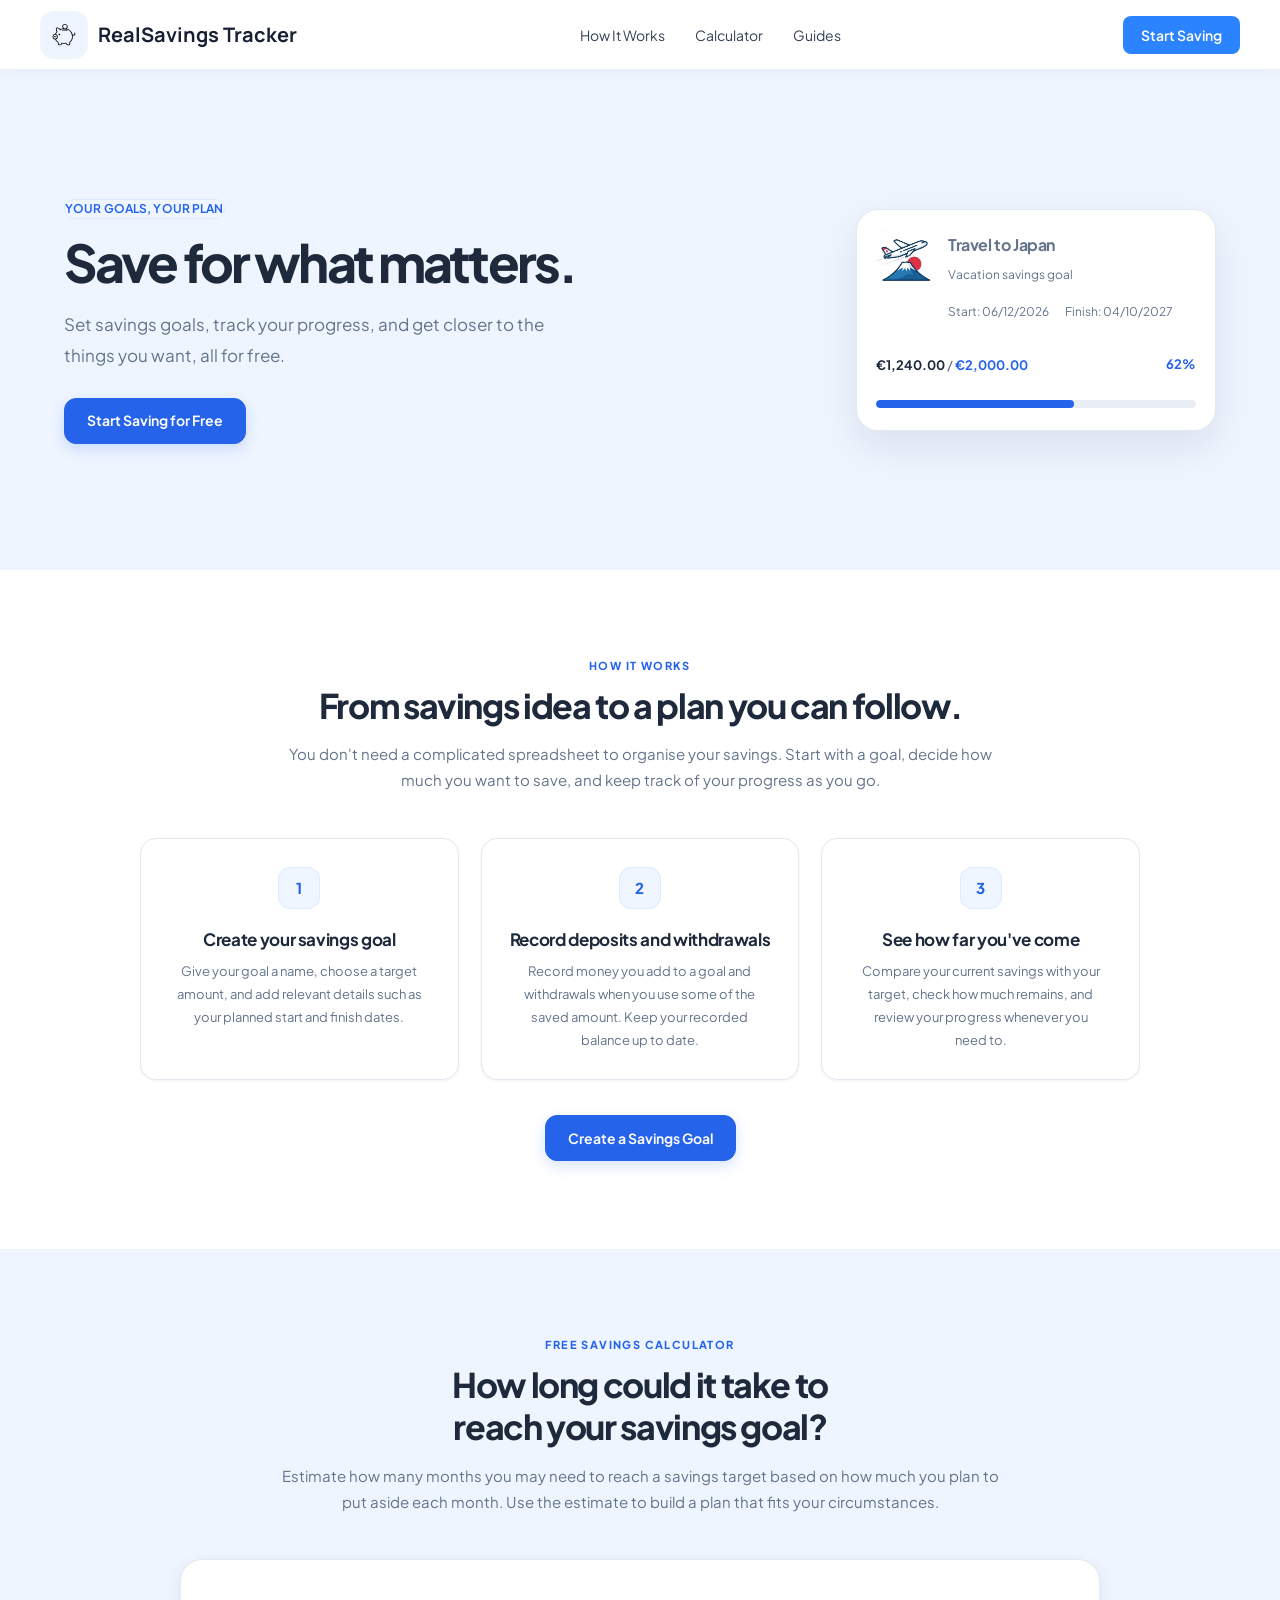
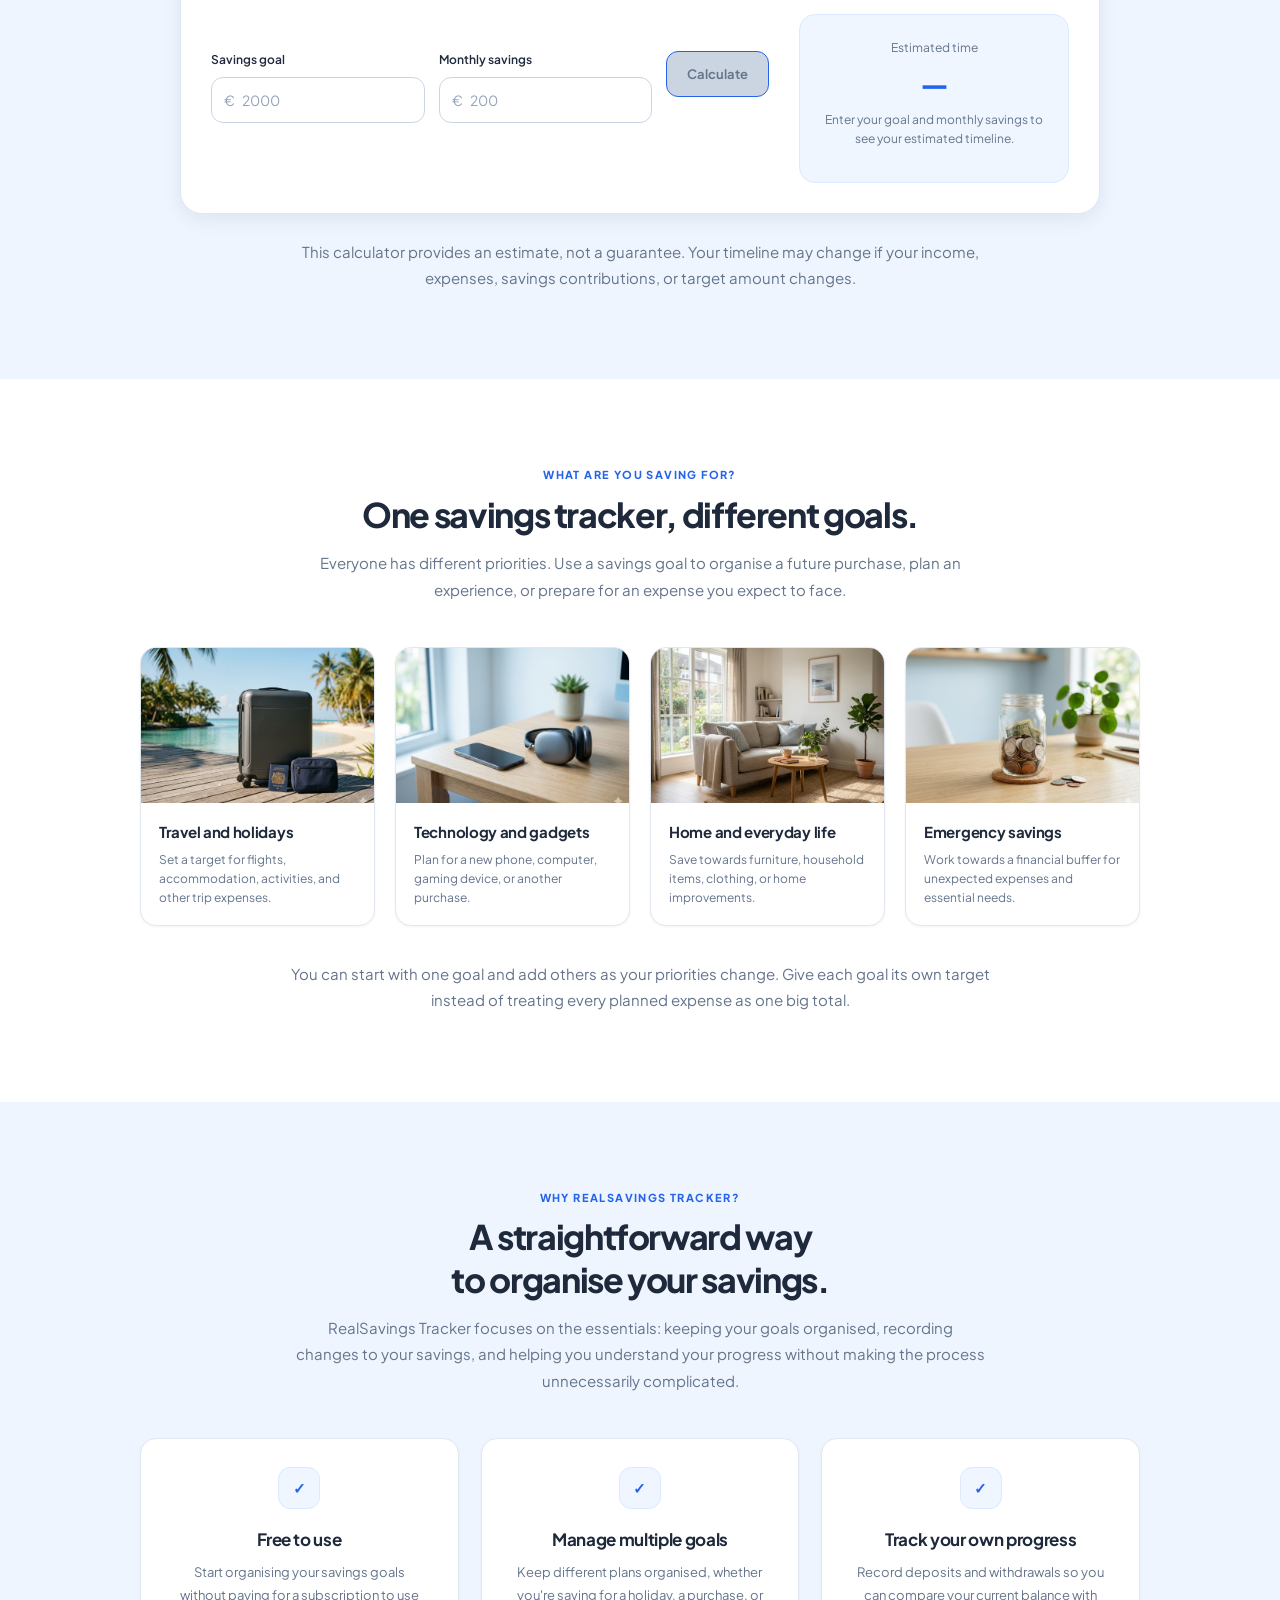
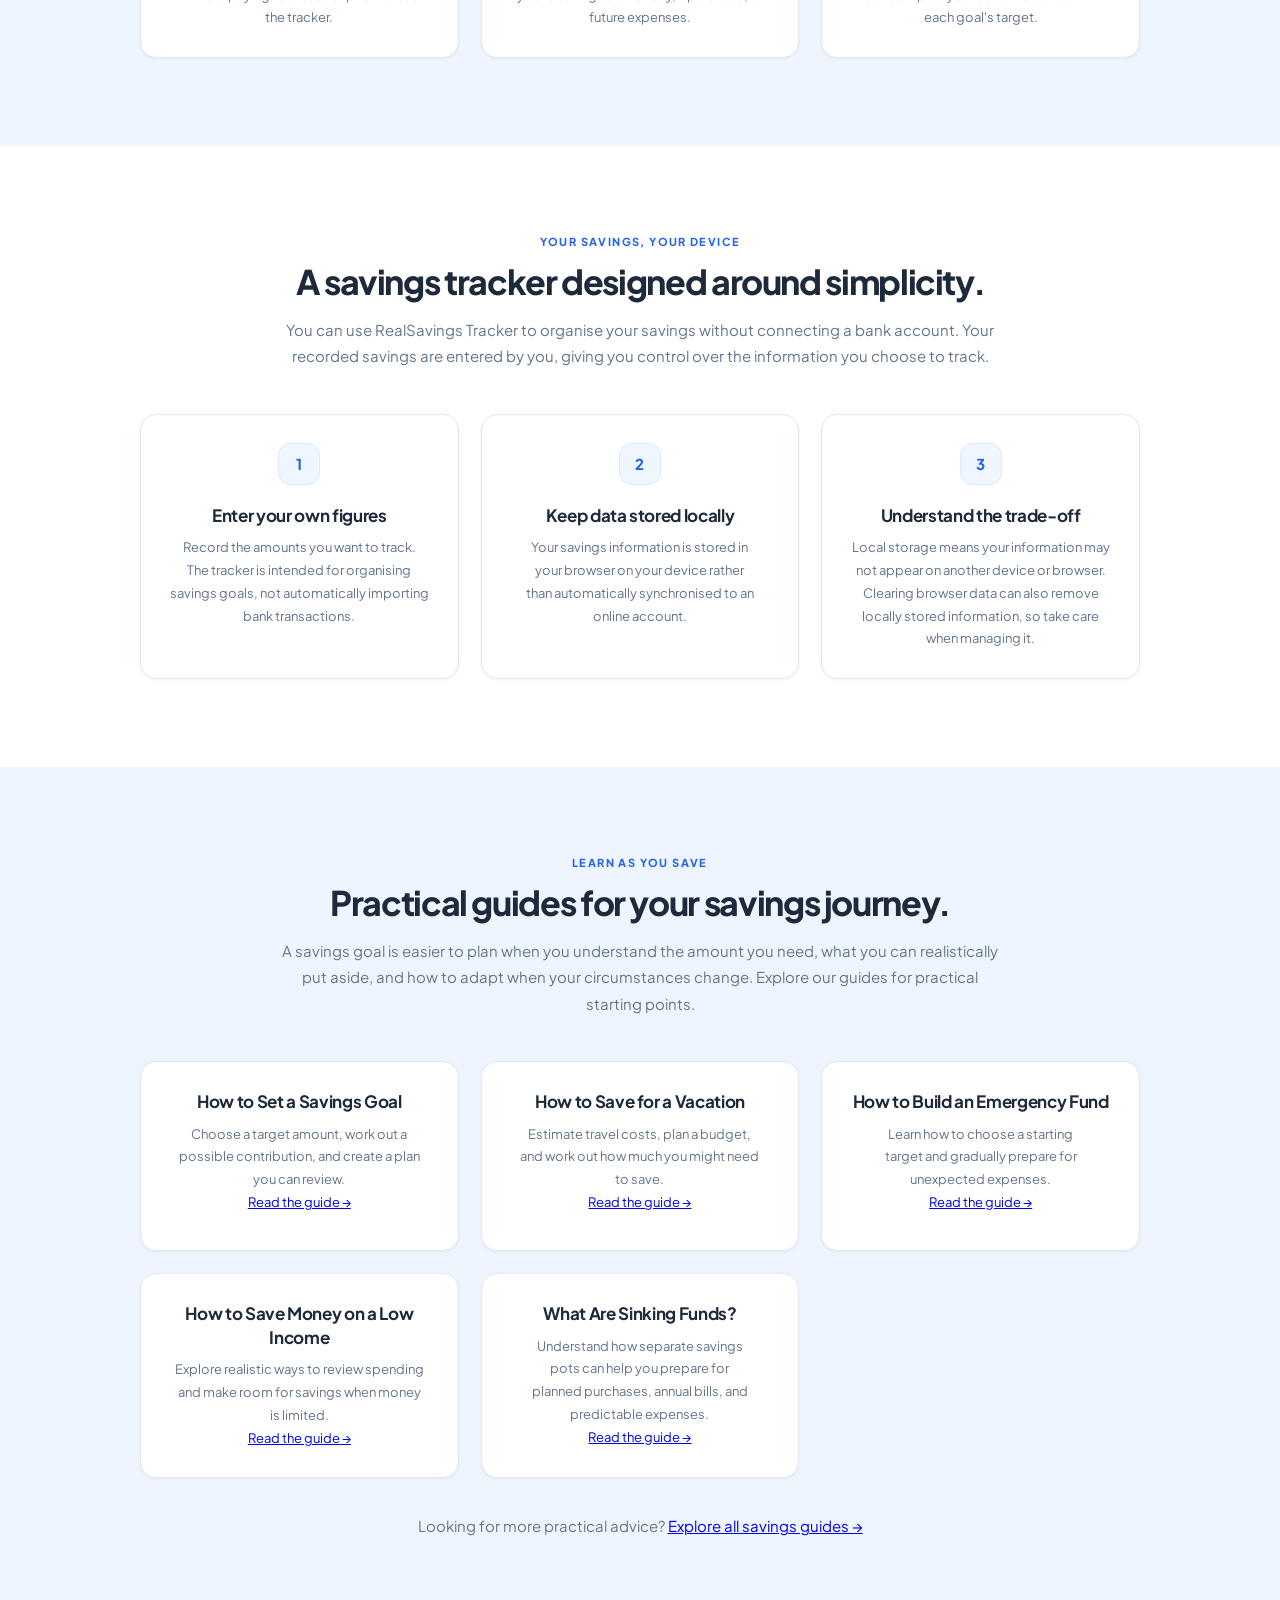
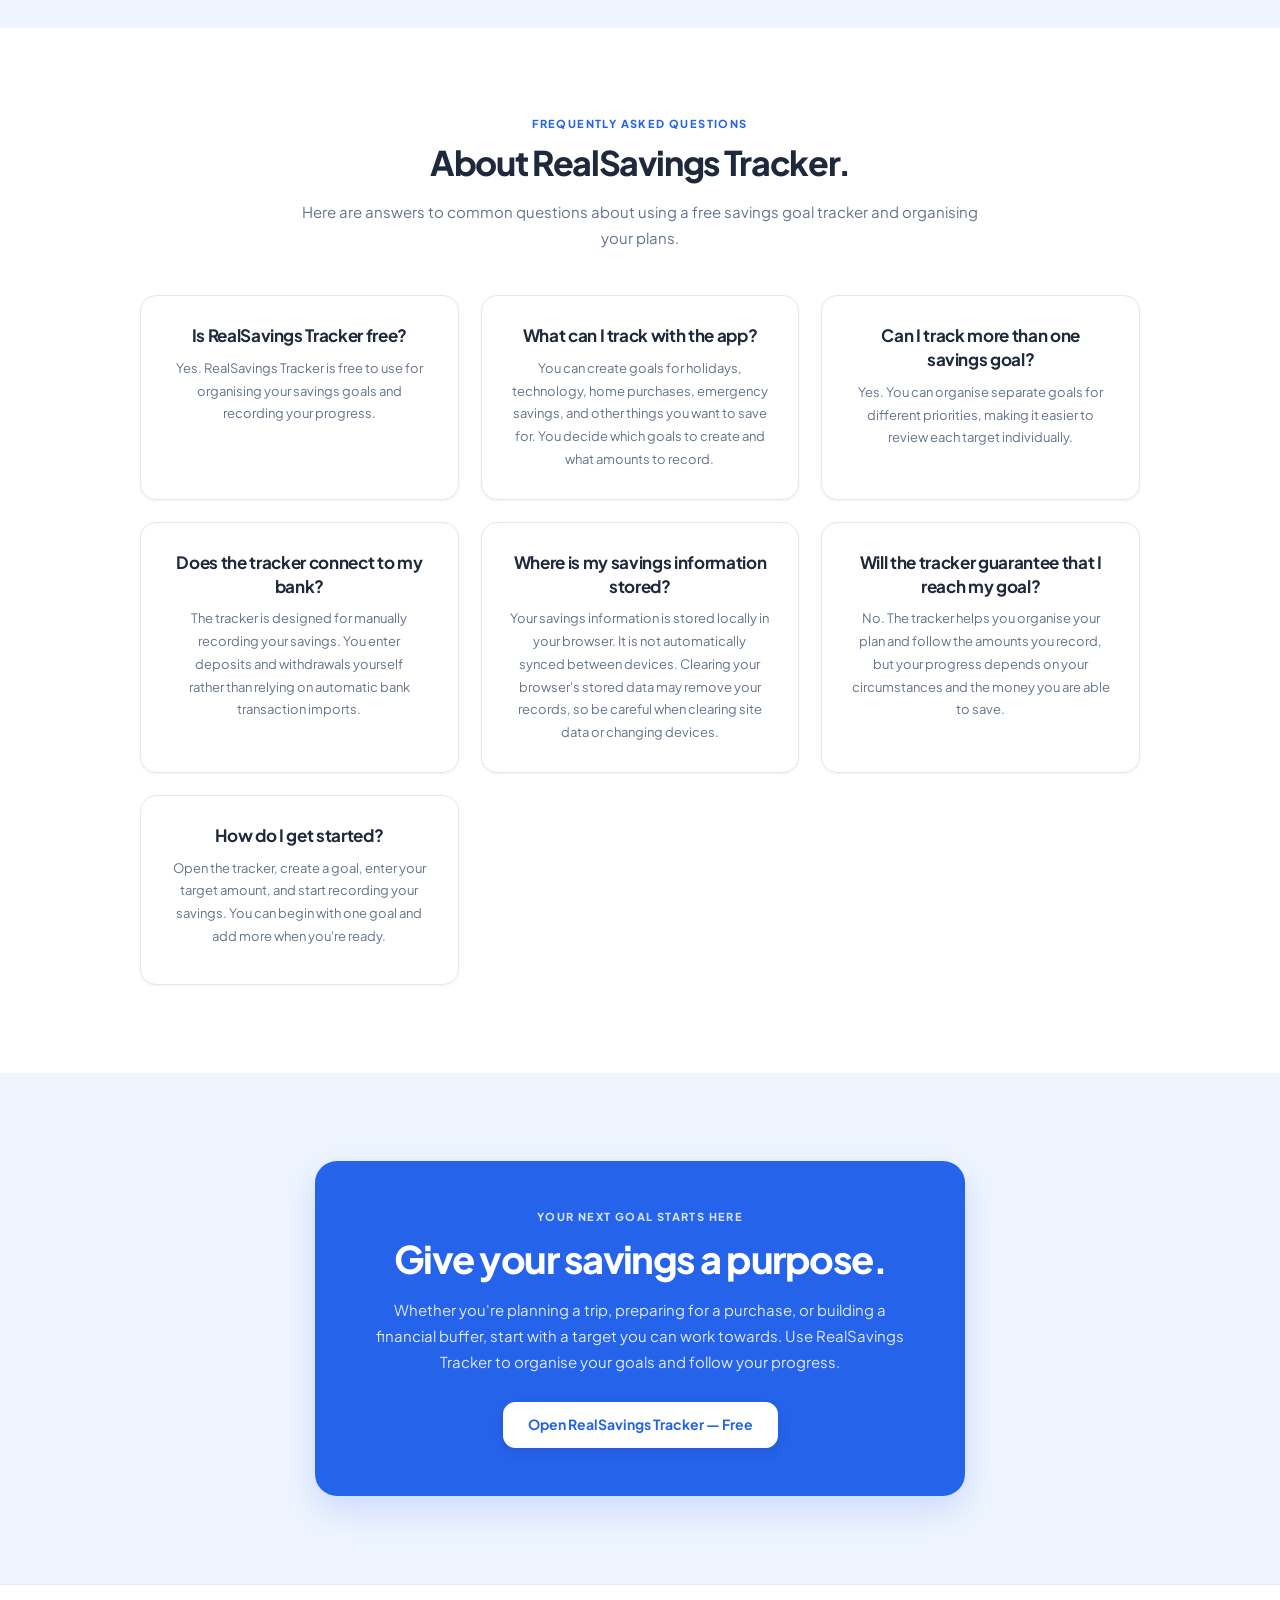
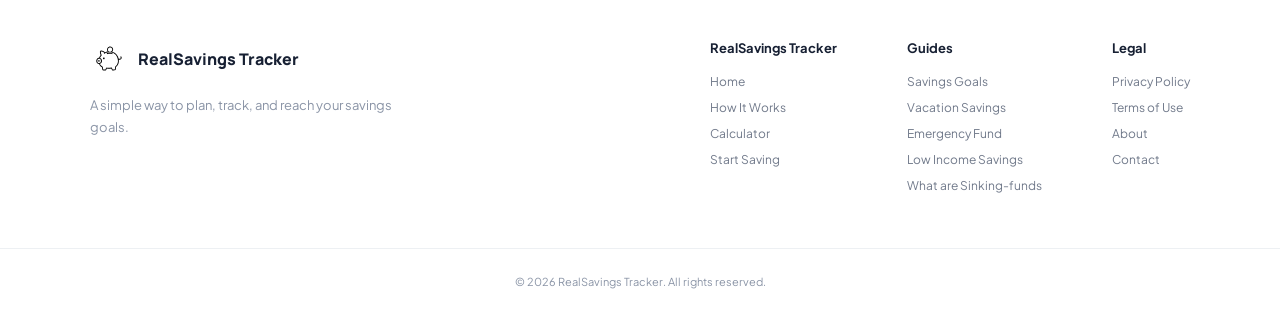
==== commit 0457a09c: "Add currency, update style, update reports" ====
--- a/index.html
+++ b/index.html
@@ -143,7 +143,7 @@
                         </div>
 
                         <div class="heroGoalProgressInfo">
-                            <p><strong>€1,240</strong> / €2,000</p>
+                            <p><strong data-currency-value="1240">€1,240</strong> / <span data-currency-value="2000">€2,000</span></p>
                             <span>62%</span>
                         </div>
 
@@ -234,7 +234,7 @@
                             <label for="calculatorTarget">Savings goal</label>
 
                             <div class="inputWrapper">
-                                <span>€</span>
+                                <span data-currency-symbol>€</span>
 
                                 <input
                                     type="number"
@@ -249,7 +249,7 @@
                             <label for="calculatorMonthly">Monthly savings</label>
 
                             <div class="inputWrapper">
-                                <span>€</span>
+                                <span data-currency-symbol>€</span>
 
                                 <input
                                     type="number"
@@ -712,6 +712,7 @@
         <div id="footer"></div>
 
         <!-- SHARED COMPONENTS AND LANDING PAGE FUNCTIONALITY -->
+        <script src="./assets/script/currency.js"></script>
         <script src="./assets/script/components.js"></script>
         <script src="./assets/script/landing.js"></script>
     </body>
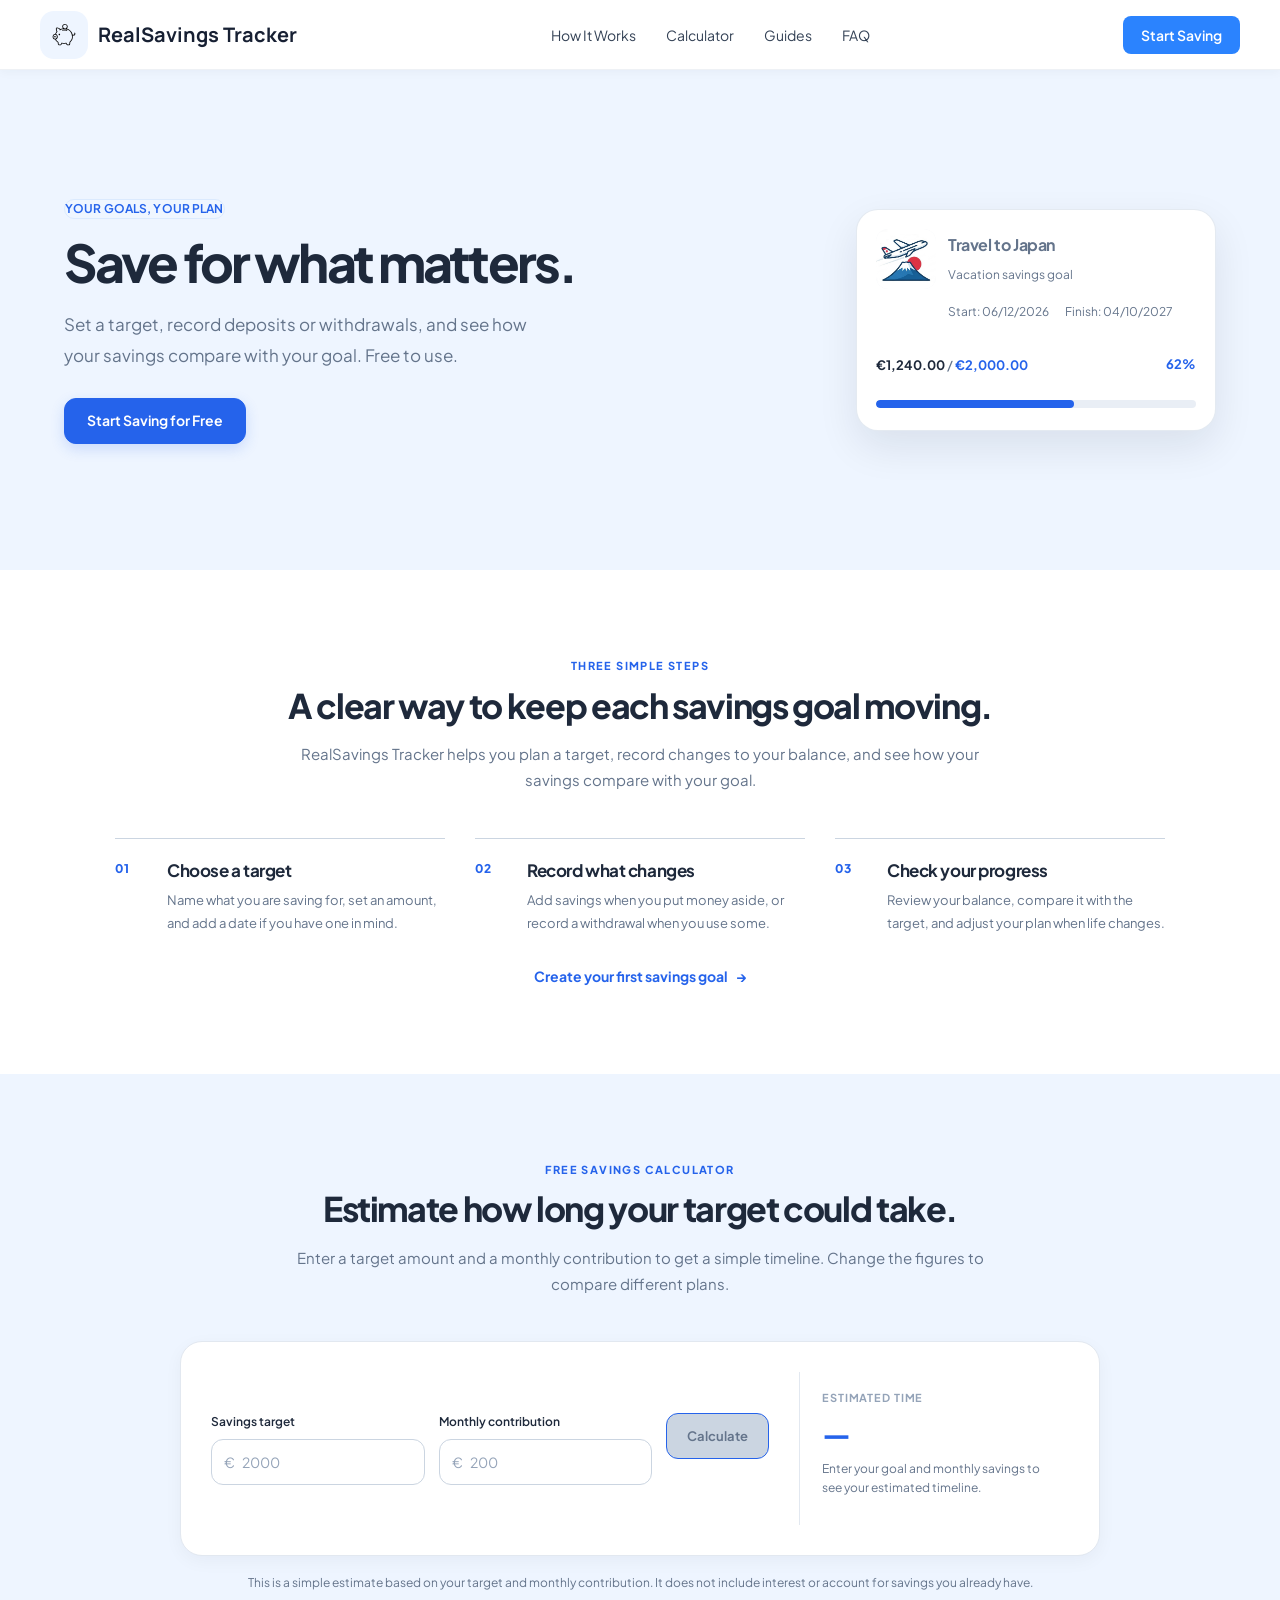
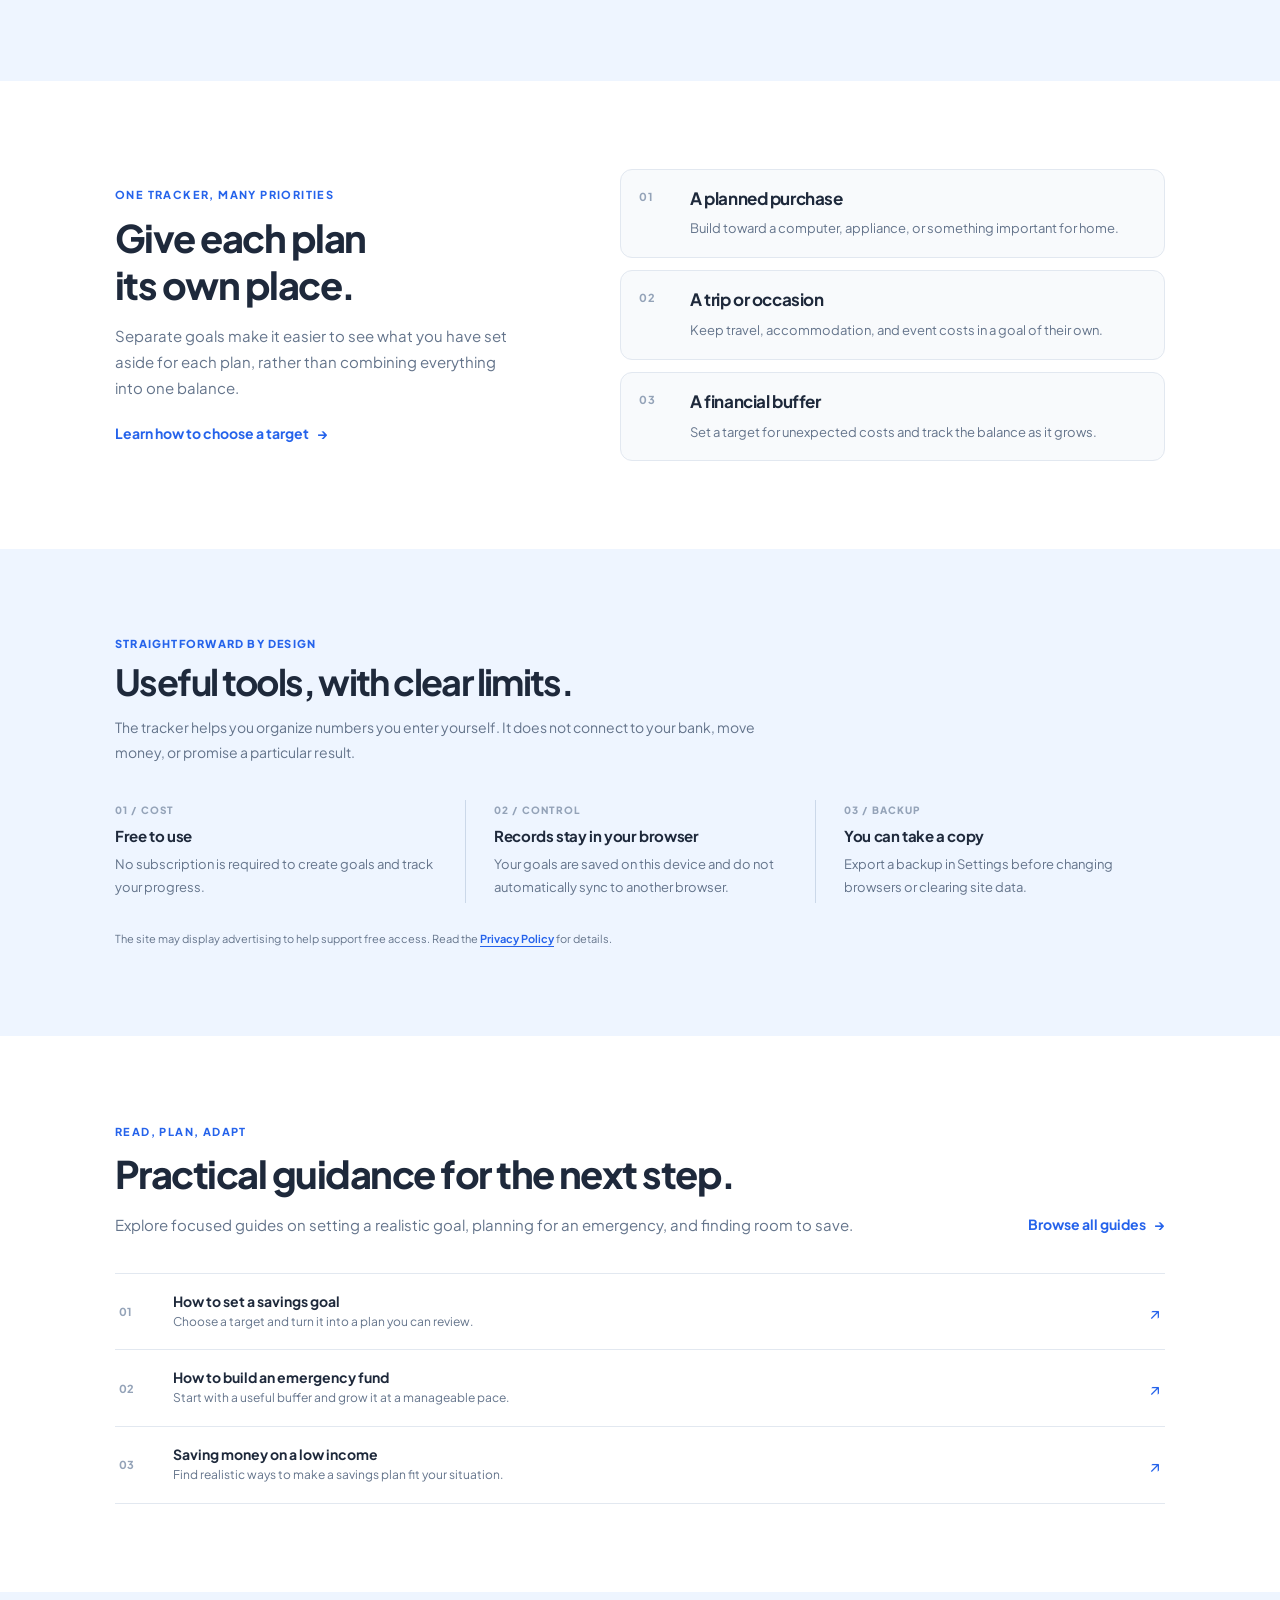
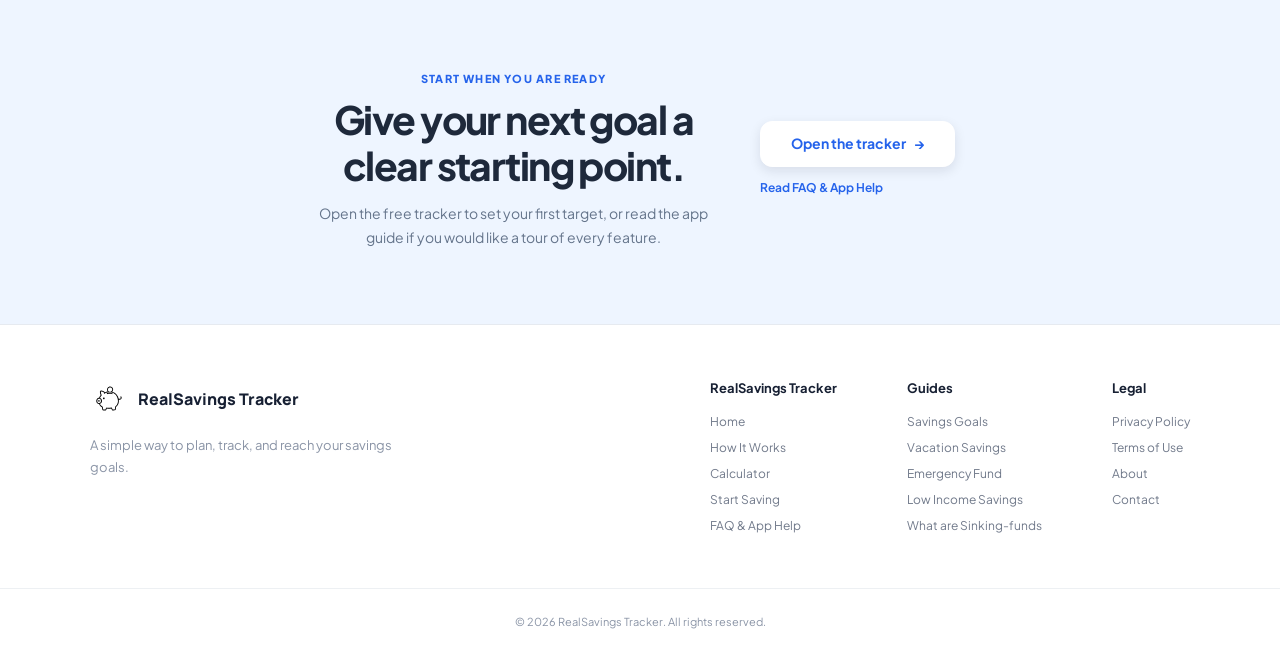
==== commit 2f27b454: "Change Landing Page, Change Falling Behind Plan" ====
--- a/index.html
+++ b/index.html
@@ -8,14 +8,14 @@
 
         <title>Free Savings Goal Tracker | RealSavings Tracker</title>
 
-        <meta name="description" content="Track your savings goals for free with RealSavings Tracker. Set target amounts, record deposits and withdrawals, monitor progress, and plan for the things that matter to you.">
+        <meta name="description" content="Track savings goals for free. Set targets, record deposits and withdrawals, and estimate timelines with RealSavings Tracker. Your records stay in your browser.">
 
         <meta name="robots" content="index, follow">
         <link rel="canonical" href="https://realsavingstracker.com/">
 
         <!-- OPEN GRAPH -->
         <meta property="og:title" content="RealSavings Tracker | Free Savings Goal Tracker">
-        <meta property="og:description" content="Give your savings a purpose. Create goals, record your progress, and plan for future purchases, holidays, and unexpected expenses with a free savings tracker.">
+        <meta property="og:description" content="Plan savings goals, record deposits and withdrawals, and review your progress with a free tracker. Your records stay in your browser.">
         <meta property="og:type" content="website">
         <meta property="og:url" content="https://realsavingstracker.com/">
         <meta property="og:image" content="https://realsavingstracker.com/assets/images/PiggyBank_Icon.svg">
@@ -24,7 +24,7 @@
         <!-- TWITTER / X -->
         <meta name="twitter:card" content="summary">
         <meta name="twitter:title" content="RealSavings Tracker | Free Savings Goal Tracker">
-        <meta name="twitter:description" content="Create savings goals, record deposits, track progress, and plan your next purchase or trip with RealSavings Tracker.">
+        <meta name="twitter:description" content="A free savings goal tracker to plan targets, record deposits and withdrawals, and follow progress in your browser.">
         <meta name="twitter:image" content="https://realsavingstracker.com/assets/images/PiggyBank_Icon.svg">
 
         <!-- ADSENSE -->
@@ -48,57 +48,14 @@
             "@type": "WebApplication",
             "name": "RealSavings Tracker",
             "url": "https://realsavingstracker.com/",
-            "description": "A free savings goal tracker for organising savings targets, recording deposits and withdrawals, monitoring progress, and estimating savings timelines.",
+            "description": "A free, browser-based savings goal tracker for setting targets, recording deposits and withdrawals, and reviewing progress.",
             "applicationCategory": "FinanceApplication",
             "operatingSystem": "Any",
-            "offers": {
-                "@type": "Offer",
-                "price": "0",
-                "priceCurrency": "EUR"
-            }
+            "isAccessibleForFree": true
         }
         </script>
 
-        <script type="application/ld+json">
-        {
-            "@context": "https://schema.org",
-            "@type": "FAQPage",
-            "mainEntity": [
-                {
-                    "@type": "Question",
-                    "name": "Is RealSavings Tracker free?",
-                    "acceptedAnswer": {
-                        "@type": "Answer",
-                        "text": "RealSavings Tracker is free to use for organising savings goals and recording your progress."
-                    }
-                },
-                {
-                    "@type": "Question",
-                    "name": "What can I use RealSavings Tracker for?",
-                    "acceptedAnswer": {
-                        "@type": "Answer",
-                        "text": "You can use RealSavings Tracker to organise goals for holidays, technology, home purchases, emergency savings, and other things you want to save for."
-                    }
-                },
-                {
-                    "@type": "Question",
-                    "name": "How does the savings tracker work?",
-                    "acceptedAnswer": {
-                        "@type": "Answer",
-                        "text": "Create a goal, set a target amount, and record deposits or withdrawals. The tracker helps you follow your recorded balance and compare it with your target."
-                    }
-                },
-                {
-                    "@type": "Question",
-                    "name": "Where is my savings data stored?",
-                    "acceptedAnswer": {
-                        "@type": "Answer",
-                        "text": "Savings information is stored locally in your browser. It is not automatically synchronised between different browsers or devices."
-                    }
-                }
-            ]
-        }
-        </script>
+
     </head>
 
     <body>
@@ -114,8 +71,8 @@
                     <h1>Save for what matters.</h1>
 
                     <p>
-                        Set savings goals, track your progress, and get closer
-                        to the things you want, all for free.
+                        Set a target, record deposits or withdrawals, and see
+                        how your savings compare with your goal. Free to use.
                     </p>
 
                     <a href="./app.html" class="heroButton">Start Saving for Free</a>
@@ -157,59 +114,40 @@
             <!-- HOW IT WORKS -->
             <section class="howItWorks landingSection--white" id="howItWorks">
                 <div class="sectionHeading">
-                    <span>HOW IT WORKS</span>
-
-                    <h2>From savings idea to a plan you can follow.</h2>
-
+                    <span>THREE SIMPLE STEPS</span>
+                    <h2>A clear way to keep each savings goal moving.</h2>
                     <p>
-                        You don't need a complicated spreadsheet to organise
-                        your savings. Start with a goal, decide how much you
-                        want to save, and keep track of your progress as you go.
+                        RealSavings Tracker helps you plan a target, record changes
+                        to your balance, and see how your savings compare with your goal.
                     </p>
                 </div>
 
-                <div class="steps">
-                    <div class="step">
-                        <div class="stepNumber">1</div>
-
-                        <h3>Create your savings goal</h3>
-
-                        <p>
-                            Give your goal a name, choose a target amount, and
-                            add relevant details such as your planned start
-                            and finish dates.
-                        </p>
-                    </div>
-
-                    <div class="step">
-                        <div class="stepNumber">2</div>
-
-                        <h3>Record deposits and withdrawals</h3>
-
-                        <p>
-                            Record money you add to a goal and withdrawals
-                            when you use some of the saved amount. Keep your
-                            recorded balance up to date.
-                        </p>
-                    </div>
-
-                    <div class="step">
-                        <div class="stepNumber">3</div>
-
-                        <h3>See how far you've come</h3>
-
-                        <p>
-                            Compare your current savings with your target,
-                            check how much remains, and review your progress
-                            whenever you need to.
-                        </p>
-                    </div>
-                </div>
-
-                <div class="sectionHeading sectionHeading--afterContent">
-                    <a href="./app.html" class="heroButton">
-                        Create a Savings Goal
-                    </a>
+                <ol class="journeySteps">
+                    <li class="journeyStep">
+                        <span class="journeyStepNumber">01</span>
+                        <div>
+                            <h3>Choose a target</h3>
+                            <p>Name what you are saving for, set an amount, and add a date if you have one in mind.</p>
+                        </div>
+                    </li>
+                    <li class="journeyStep">
+                        <span class="journeyStepNumber">02</span>
+                        <div>
+                            <h3>Record what changes</h3>
+                            <p>Add savings when you put money aside, or record a withdrawal when you use some.</p>
+                        </div>
+                    </li>
+                    <li class="journeyStep">
+                        <span class="journeyStepNumber">03</span>
+                        <div>
+                            <h3>Check your progress</h3>
+                            <p>Review your balance, compare it with the target, and adjust your plan when life changes.</p>
+                        </div>
+                    </li>
+                </ol>
+
+                <div class="sectionAction">
+                    <a href="./app.html" class="textActionLink">Create your first savings goal <span aria-hidden="true">→</span></a>
                 </div>
             </section>
 
@@ -217,493 +155,172 @@
             <section class="savingsCalculator landingSection--tint" id="savingsCalculator">
                 <div class="sectionHeading">
                     <span>FREE SAVINGS CALCULATOR</span>
-
-                    <h2>How long could it take to reach your savings goal?</h2>
-
+                    <h2>Estimate how long your target could take.</h2>
                     <p>
-                        Estimate how many months you may need to reach a
-                        savings target based on how much you plan to put
-                        aside each month. Use the estimate to build a plan
-                        that fits your circumstances.
+                        Enter a target amount and a monthly contribution to get a simple timeline.
+                        Change the figures to compare different plans.
                     </p>
                 </div>
 
                 <div class="calculatorCard">
                     <div class="calculatorInputs">
                         <div class="calculatorInput">
-                            <label for="calculatorTarget">Savings goal</label>
-
+                            <label for="calculatorTarget">Savings target</label>
                             <div class="inputWrapper">
                                 <span data-currency-symbol>€</span>
-
-                                <input
-                                    type="number"
-                                    id="calculatorTarget"
-                                    placeholder="2000"
-                                    min="0"
-                                    step="0.01">
+                                <input type="number" id="calculatorTarget" placeholder="2000" min="0" step="0.01">
                             </div>
                         </div>
 
                         <div class="calculatorInput">
-                            <label for="calculatorMonthly">Monthly savings</label>
-
+                            <label for="calculatorMonthly">Monthly contribution</label>
                             <div class="inputWrapper">
                                 <span data-currency-symbol>€</span>
-
-                                <input
-                                    type="number"
-                                    id="calculatorMonthly"
-                                    placeholder="200"
-                                    min="0"
-                                    step="0.01">
+                                <input type="number" id="calculatorMonthly" placeholder="200" min="0" step="0.01">
                             </div>
                         </div>
 
-                        <button type="button" id="calculateSavingsButton">
-                            Calculate
-                        </button>
-
+                        <button type="button" id="calculateSavingsButton" disabled>Calculate</button>
                         <p id="calculatorError" aria-live="polite"></p>
                     </div>
 
                     <div class="calculatorResult" aria-live="polite">
                         <span>Estimated time</span>
-
-                        <strong id="calculatorResultValue"></strong>
-
+                        <strong id="calculatorResultValue">—</strong>
+                        <p>Enter a target and monthly amount to see an estimate.</p>
+                        <p id="calculatorResultDate"></p>
+                    </div>
+                </div>
+
+                <p class="calculatorNote">
+                    This is a simple estimate based on your target and monthly contribution.
+                    It does not include interest or account for savings you already have.
+                </p>
+            </section>
+
+            <!-- EXAMPLES OF SAVINGS GOALS -->
+            <section class="goalExamples landingSection--white" id="goalExamples">
+                <div class="planLayout">
+                    <div class="sectionHeading editorialHeading">
+                        <span>ONE TRACKER, MANY PRIORITIES</span>
+                        <h2>Give each plan its own place.</h2>
                         <p>
-                            Enter your target and monthly savings to see
-                            your estimated timeline.
+                            Separate goals make it easier to see what you have set aside
+                            for each plan, rather than combining everything into one balance.
                         </p>
-
-                        <p id="calculatorResultDate"></p>
-                    </div>
-                </div>
-
-                <div class="sectionHeading sectionHeading--disclaimer">
+                        <a class="textActionLink" href="./guides/how-to-set-a-savings-goal.html">
+                            Learn how to choose a target <span aria-hidden="true">→</span>
+                        </a>
+                    </div>
+
+                    <ul class="savingsUseCases">
+                        <li>
+                            <span>01</span>
+                            <div><h3>A planned purchase</h3><p>Build toward a computer, appliance, or something important for home.</p></div>
+                        </li>
+                        <li>
+                            <span>02</span>
+                            <div><h3>A trip or occasion</h3><p>Keep travel, accommodation, and event costs in a goal of their own.</p></div>
+                        </li>
+                        <li>
+                            <span>03</span>
+                            <div><h3>A financial buffer</h3><p>Set a target for unexpected costs and track the balance as it grows.</p></div>
+                        </li>
+                    </ul>
+                </div>
+            </section>
+
+            <!-- FREE, MANUAL, LOCAL -->
+            <section class="trustSection landingSection--tint" id="privacy">
+                <div class="trustSectionIntro">
+                    <span>STRAIGHTFORWARD BY DESIGN</span>
+                    <h2>Useful tools, with clear limits.</h2>
                     <p>
-                        This calculator provides an estimate, not a guarantee.
-                        Your timeline may change if your income, expenses,
-                        savings contributions, or target amount changes.
+                        The tracker helps you organize numbers you enter yourself.
+                        It does not connect to your bank, move money, or promise a particular result.
                     </p>
                 </div>
-            </section>
-
-            <!-- GOAL EXAMPLES -->
-            <section class="goalExamples landingSection--white" id="goalExamples">
-                <div class="sectionHeading">
-                    <span>WHAT ARE YOU SAVING FOR?</span>
-
-                    <h2>One savings tracker, different goals.</h2>
-
-                    <p>
-                        Everyone has different priorities. Use a savings goal
-                        to organise a future purchase, plan an experience, or
-                        prepare for an expense you expect to face.
-                    </p>
-                </div>
-
-                <div class="exampleGoals">
-                    <div class="exampleGoal">
-                        <div class="exampleGoalImage">
-                            <img
-                                draggable="false"
-                                src="./assets/images/travelExample.jpg"
-                                alt="Suitcase and passport beside a tropical beach">
-                        </div>
-
-                        <div class="exampleGoalInfo">
-                            <h3>Travel and holidays</h3>
-
-                            <p>
-                                Set a target for flights, accommodation,
-                                activities, and other trip expenses.
-                            </p>
-                        </div>
-                    </div>
-
-                    <div class="exampleGoal">
-                        <div class="exampleGoalImage">
-                            <img
-                                draggable="false"
-                                src="./assets/images/technologyExample.jpg"
-                                alt="Smartphone and headphones on a table">
-                        </div>
-
-                        <div class="exampleGoalInfo">
-                            <h3>Technology and gadgets</h3>
-
-                            <p>
-                                Plan for a new phone, computer, gaming device,
-                                or another purchase.
-                            </p>
-                        </div>
-                    </div>
-
-                    <div class="exampleGoal">
-                        <div class="exampleGoalImage">
-                            <img
-                                draggable="false"
-                                src="./assets/images/homeExample.jpg"
-                                alt="Bright living room with a sofa and coffee table">
-                        </div>
-
-                        <div class="exampleGoalInfo">
-                            <h3>Home and everyday life</h3>
-
-                            <p>
-                                Save towards furniture, household items,
-                                clothing, or home improvements.
-                            </p>
-                        </div>
-                    </div>
-
-                    <div class="exampleGoal">
-                        <div class="exampleGoalImage">
-                            <img
-                                draggable="false"
-                                src="./assets/images/EmergencyFundExample.jpg"
-                                alt="Savings jar filled with coins and cash">
-                        </div>
-
-                        <div class="exampleGoalInfo">
-                            <h3>Emergency savings</h3>
-
-                            <p>
-                                Work towards a financial buffer for
-                                unexpected expenses and essential needs.
-                            </p>
-                        </div>
-                    </div>
-                </div>
-
-                <div class="sectionHeading sectionHeading--afterContent">
-                    <p>
-                        You can start with one goal and add others as your
-                        priorities change. Give each goal its own target
-                        instead of treating every planned expense as one big total.
-                    </p>
-                </div>
-            </section>
-
-            <!-- FEATURES -->
-            <section class="howItWorks landingSection--tint" id="features">
-                <div class="sectionHeading">
-                    <span>WHY REALSAVINGS TRACKER?</span>
-
-                    <h2>A straightforward way to organise your savings.</h2>
-
-                    <p>
-                        RealSavings Tracker focuses on the essentials:
-                        keeping your goals organised, recording changes
-                        to your savings, and helping you understand your
-                        progress without making the process unnecessarily
-                        complicated.
-                    </p>
-                </div>
-
-                <div class="steps">
-                    <div class="step">
-                        <div class="stepNumber">✓</div>
-
+
+                <div class="trustFacts">
+                    <article>
+                        <span>01 / COST</span>
                         <h3>Free to use</h3>
-
+                        <p>No subscription is required to create goals and track your progress.</p>
+                    </article>
+                    <article>
+                        <span>02 / CONTROL</span>
+                        <h3>Records stay in your browser</h3>
+                        <p>Your goals are saved on this device and do not automatically sync to another browser.</p>
+                    </article>
+                    <article>
+                        <span>03 / BACKUP</span>
+                        <h3>You can take a copy</h3>
+                        <p>Export a backup in Settings before changing browsers or clearing site data.</p>
+                    </article>
+                </div>
+
+                <p class="trustFinePrint">
+                    The site may display advertising to help support free access.
+                    Read the <a href="./privacy.html">Privacy Policy</a> for details.
+                </p>
+            </section>
+
+            <!-- SAVINGS GUIDES -->
+            <section class="guideSection landingSection--white" id="savingsGuides">
+                <div class="guideSectionIntro">
+                    <div class="sectionHeading editorialHeading">
+                        <span>READ, PLAN, ADAPT</span>
+                        <h2>Practical guidance for the next step.</h2>
                         <p>
-                            Start organising your savings goals without
-                            paying for a subscription to use the tracker.
+                            Explore focused guides on setting a realistic goal,
+                            planning for an emergency, and finding room to save.
                         </p>
                     </div>
-
-                    <div class="step">
-                        <div class="stepNumber">✓</div>
-
-                        <h3>Manage multiple goals</h3>
-
-                        <p>
-                            Keep different plans organised, whether you're
-                            saving for a holiday, a purchase, or future expenses.
-                        </p>
-                    </div>
-
-                    <div class="step">
-                        <div class="stepNumber">✓</div>
-
-                        <h3>Track your own progress</h3>
-
-                        <p>
-                            Record deposits and withdrawals so you can compare
-                            your current balance with each goal's target.
-                        </p>
-                    </div>
-                </div>
-            </section>
-
-            <!-- LOCAL DATA AND PRIVACY -->
-            <section class="howItWorks landingSection--white" id="privacy">
-                <div class="sectionHeading">
-                    <span>YOUR SAVINGS, YOUR DEVICE</span>
-
-                    <h2>A savings tracker designed around simplicity.</h2>
-
-                    <p>
-                        You can use RealSavings Tracker to organise your
-                        savings without connecting a bank account. Your
-                        recorded savings are entered by you, giving you
-                        control over the information you choose to track.
-                    </p>
-                </div>
-
-                <div class="steps">
-                    <div class="step">
-                        <div class="stepNumber">1</div>
-
-                        <h3>Enter your own figures</h3>
-
-                        <p>
-                            Record the amounts you want to track. The tracker
-                            is intended for organising savings goals, not
-                            automatically importing bank transactions.
-                        </p>
-                    </div>
-
-                    <div class="step">
-                        <div class="stepNumber">2</div>
-
-                        <h3>Keep data stored locally</h3>
-
-                        <p>
-                            Your savings information is stored in your
-                            browser on your device rather than automatically
-                            synchronised to an online account.
-                        </p>
-                    </div>
-
-                    <div class="step">
-                        <div class="stepNumber">3</div>
-
-                        <h3>Understand the trade-off</h3>
-
-                        <p>
-                            Local storage means your information may not
-                            appear on another device or browser. Clearing
-                            browser data can also remove locally stored
-                            information, so take care when managing it.
-                        </p>
-                    </div>
-                </div>
-            </section>
-
-            <!-- SAVINGS GUIDES -->
-            <section class="goalExamples landingSection--tint" id="savingsGuides">
-                <div class="sectionHeading">
-                    <span>LEARN AS YOU SAVE</span>
-
-                    <h2>Practical guides for your savings journey.</h2>
-
-                    <p>
-                        A savings goal is easier to plan when you understand
-                        the amount you need, what you can realistically put
-                        aside, and how to adapt when your circumstances change.
-                        Explore our guides for practical starting points.
-                    </p>
-                </div>
-
-                <div class="steps">
-                    <div class="step">
-                        <h3>How to Set a Savings Goal</h3>
-
-                        <p>
-                            Choose a target amount, work out a possible
-                            contribution, and create a plan you can review.
-                        </p>
-
-                        <p>
-                            <a href="./guides/how-to-set-a-savings-goal.html">
-                                Read the guide →
-                            </a>
-                        </p>
-                    </div>
-
-                    <div class="step">
-                        <h3>How to Save for a Vacation</h3>
-
-                        <p>
-                            Estimate travel costs, plan a budget, and
-                            work out how much you might need to save.
-                        </p>
-
-                        <p>
-                            <a href="./guides/how-to-save-for-a-vacation.html">
-                                Read the guide →
-                            </a>
-                        </p>
-                    </div>
-
-                    <div class="step">
-                        <h3>How to Build an Emergency Fund</h3>
-
-                        <p>
-                            Learn how to choose a starting target and
-                            gradually prepare for unexpected expenses.
-                        </p>
-
-                        <p>
-                            <a href="./guides/how-to-build-an-emergency-fund.html">
-                                Read the guide →
-                            </a>
-                        </p>
-                    </div>
-
-                    <div class="step">
-                        <h3>How to Save Money on a Low Income</h3>
-
-                        <p>
-                            Explore realistic ways to review spending and
-                            make room for savings when money is limited.
-                        </p>
-
-                        <p>
-                            <a href="./guides/how-to-save-money-on-a-low-income.html">
-                                Read the guide →
-                            </a>
-                        </p>
-                    </div>
-
-                    <div class="step">
-                        <h3>What Are Sinking Funds?</h3>
-
-                        <p>
-                            Understand how separate savings pots can help
-                            you prepare for planned purchases, annual bills,
-                            and predictable expenses.
-                        </p>
-
-                        <p>
-                            <a href="./guides/what-are-sinking-funds.html">
-                                Read the guide →
-                            </a>
-                        </p>
-                    </div>
-                </div>
-
-                <div class="sectionHeading sectionHeading--afterContent">
-                    <p>
-                        Looking for more practical advice?
-                        <a href="./guides/">Explore all savings guides →</a>
-                    </p>
-                </div>
-            </section>
-
-            <!-- FAQ -->
-            <section class="howItWorks landingSection--white" id="faq">
-                <div class="sectionHeading">
-                    <span>FREQUENTLY ASKED QUESTIONS</span>
-
-                    <h2>About RealSavings Tracker.</h2>
-
-                    <p>
-                        Here are answers to common questions about using
-                        a free savings goal tracker and organising your plans.
-                    </p>
-                </div>
-
-                <div class="steps">
-                    <div class="step">
-                        <h3>Is RealSavings Tracker free?</h3>
-
-                        <p>
-                            Yes. RealSavings Tracker is free to use for
-                            organising your savings goals and recording
-                            your progress.
-                        </p>
-                    </div>
-
-                    <div class="step">
-                        <h3>What can I track with the app?</h3>
-
-                        <p>
-                            You can create goals for holidays, technology,
-                            home purchases, emergency savings, and other
-                            things you want to save for. You decide which
-                            goals to create and what amounts to record.
-                        </p>
-                    </div>
-
-                    <div class="step">
-                        <h3>Can I track more than one savings goal?</h3>
-
-                        <p>
-                            Yes. You can organise separate goals for
-                            different priorities, making it easier to
-                            review each target individually.
-                        </p>
-                    </div>
-
-                    <div class="step">
-                        <h3>Does the tracker connect to my bank?</h3>
-
-                        <p>
-                            The tracker is designed for manually recording
-                            your savings. You enter deposits and withdrawals
-                            yourself rather than relying on automatic bank
-                            transaction imports.
-                        </p>
-                    </div>
-
-                    <div class="step">
-                        <h3>Where is my savings information stored?</h3>
-
-                        <p>
-                            Your savings information is stored locally in
-                            your browser. It is not automatically synced
-                            between devices. Clearing your browser's stored
-                            data may remove your records, so be careful
-                            when clearing site data or changing devices.
-                        </p>
-                    </div>
-
-                    <div class="step">
-                        <h3>Will the tracker guarantee that I reach my goal?</h3>
-
-                        <p>
-                            No. The tracker helps you organise your plan
-                            and follow the amounts you record, but your
-                            progress depends on your circumstances and
-                            the money you are able to save.
-                        </p>
-                    </div>
-
-                    <div class="step">
-                        <h3>How do I get started?</h3>
-
-                        <p>
-                            Open the tracker, create a goal, enter your
-                            target amount, and start recording your savings.
-                            You can begin with one goal and add more when
-                            you're ready.
-                        </p>
-                    </div>
-                </div>
-            </section>
-
-            <!-- FINAL CTA -->
+                    <a class="textActionLink guideIndexLink" href="./guides/">
+                        Browse all guides <span aria-hidden="true">→</span>
+                    </a>
+                </div>
+
+                <ul class="guideList">
+                    <li>
+                        <a href="./guides/how-to-set-a-savings-goal.html">
+                            <span class="guideNumber">01</span>
+                            <span class="guideLinkText"><strong>How to set a savings goal</strong><small>Choose a target and turn it into a plan you can review.</small></span>
+                            <span class="guideArrow" aria-hidden="true">↗</span>
+                        </a>
+                    </li>
+                    <li>
+                        <a href="./guides/how-to-build-an-emergency-fund.html">
+                            <span class="guideNumber">02</span>
+                            <span class="guideLinkText"><strong>How to build an emergency fund</strong><small>Start with a useful buffer and grow it at a manageable pace.</small></span>
+                            <span class="guideArrow" aria-hidden="true">↗</span>
+                        </a>
+                    </li>
+                    <li>
+                        <a href="./guides/how-to-save-money-on-a-low-income.html">
+                            <span class="guideNumber">03</span>
+                            <span class="guideLinkText"><strong>Saving money on a low income</strong><small>Find realistic ways to make a savings plan fit your situation.</small></span>
+                            <span class="guideArrow" aria-hidden="true">↗</span>
+                        </a>
+                    </li>
+                </ul>
+            </section>
+
+            <!-- APP HELP AND FINAL ACTION -->
             <section class="finalCta landingSection--tint">
                 <div class="finalCtaContent">
-                    <span>YOUR NEXT GOAL STARTS HERE</span>
-
-                    <h2>Give your savings a purpose.</h2>
-
-                    <p>
-                        Whether you're planning a trip, preparing for a
-                        purchase, or building a financial buffer, start
-                        with a target you can work towards. Use RealSavings
-                        Tracker to organise your goals and follow your progress.
-                    </p>
-
-                    <a href="./app.html" class="finalCtaButton">
-                        Open RealSavings Tracker — Free
-                    </a>
+                    <div>
+                        <span>START WHEN YOU ARE READY</span>
+                        <h2>Give your next goal a clear starting point.</h2>
+                        <p>
+                            Open the free tracker to set your first target, or read the app guide
+                            if you would like a tour of every feature.
+                        </p>
+                    </div>
+                    <div class="finalCtaActions">
+                        <a href="./app.html" class="finalCtaButton">Open the tracker <span aria-hidden="true">→</span></a>
+                        <a href="./faq.html">Read FAQ &amp; App Help</a>
+                    </div>
                 </div>
             </section>
         </main>
--- a/assets/css/landing-refresh.css
+++ b/assets/css/landing-refresh.css
@@ -613,3 +613,487 @@
         transition-duration: 0.01ms !important;
     }
 }
+
+/* ---------- EDITORIAL HOMEPAGE SECTIONS ---------- */
+
+.journeySteps {
+    display: grid;
+    grid-template-columns: repeat(3, minmax(0, 1fr));
+    gap: 30px;
+    width: min(100%, 1050px);
+    margin: 0 auto;
+    padding: 0;
+    list-style: none;
+}
+
+.journeyStep {
+    display: grid;
+    grid-template-columns: 38px minmax(0, 1fr);
+    align-content: start;
+    gap: 14px;
+    min-width: 0;
+    padding-top: 20px;
+    border-top: 1px solid var(--border-strong);
+}
+
+.journeyStepNumber {
+    padding-top: 2px;
+    color: var(--brand-primary);
+    font-size: 12px;
+    font-weight: 800;
+    letter-spacing: 0.08em;
+}
+
+.journeyStep h3,
+.savingsUseCases h3,
+.trustFacts h3 {
+    margin: 0 0 7px;
+    color: var(--text-primary);
+    font-size: 17px;
+    font-weight: 700;
+    letter-spacing: -0.025em;
+    line-height: 1.4;
+}
+
+.journeyStep p,
+.savingsUseCases p,
+.trustFacts p {
+    margin: 0;
+    color: var(--text-secondary);
+    font-size: 13px;
+    line-height: 1.75;
+}
+
+.sectionAction {
+    margin-top: 30px;
+    text-align: center;
+}
+
+.textActionLink {
+    display: inline-flex;
+    align-items: center;
+    gap: 8px;
+    color: var(--brand-primary);
+    font-size: 14px;
+    font-weight: 700;
+    text-decoration: none;
+    text-underline-offset: 4px;
+}
+
+.textActionLink:hover {
+    color: var(--brand-primary-hover);
+    text-decoration: underline;
+}
+
+.calculatorCard {
+    box-shadow: 0 5px 18px rgba(15, 23, 42, 0.045);
+}
+
+.calculatorResult {
+    margin-top: 0;
+    padding: 18px 8px 18px 22px;
+    background: transparent;
+    border: 0;
+    border-left: 1px solid var(--border);
+    border-radius: 0;
+    text-align: left;
+}
+
+.calculatorResult > span {
+    color: var(--text-muted);
+    font-size: 11px;
+    font-weight: 700;
+    letter-spacing: 0.08em;
+    text-transform: uppercase;
+}
+
+.calculatorResult strong,
+.calculatorResult p {
+    text-align: left;
+}
+
+.calculatorNote {
+    width: min(100%, 920px);
+    margin: 17px auto 0;
+    color: var(--text-secondary);
+    font-size: 12px;
+    line-height: 1.6;
+    text-align: center;
+}
+
+.planLayout {
+    display: grid;
+    grid-template-columns: minmax(0, 0.85fr) minmax(0, 1.15fr);
+    align-items: center;
+    gap: clamp(44px, 8vw, 110px);
+    width: min(100%, 1050px);
+    margin: 0 auto;
+}
+
+.sectionHeading.editorialHeading {
+    max-width: none;
+    margin: 0;
+    text-align: left;
+}
+
+.editorialHeading h2 {
+    font-size: clamp(28px, 3.3vw, 38px);
+}
+
+.editorialHeading .textActionLink {
+    margin-top: 22px;
+}
+
+.savingsUseCases {
+    display: grid;
+    gap: 12px;
+    margin: 0;
+    padding: 0;
+    list-style: none;
+}
+
+.savingsUseCases li {
+    display: grid;
+    grid-template-columns: 36px minmax(0, 1fr);
+    align-items: start;
+    gap: 15px;
+    padding: 17px 18px;
+    background: var(--surface-subtle);
+    border: 1px solid var(--border);
+    border-radius: var(--radius-md);
+    transition: border-color var(--transition-fast), box-shadow var(--transition-fast);
+}
+
+.savingsUseCases li:hover {
+    border-color: var(--border-strong);
+    box-shadow: var(--shadow-sm);
+}
+
+.savingsUseCases li > span {
+    padding-top: 3px;
+    color: var(--text-muted);
+    font-size: 11px;
+    font-weight: 750;
+    letter-spacing: 0.06em;
+}
+
+.trustSection {
+    padding: var(--section-space) var(--page-gutter);
+}
+
+.trustSectionIntro {
+    width: min(100%, 1050px);
+    margin: 0 auto;
+}
+
+.trustSectionIntro > span,
+.trustFacts article > span {
+    display: block;
+    margin-bottom: 10px;
+    color: var(--brand-primary);
+    font-size: 11px;
+    font-weight: 800;
+    letter-spacing: 0.11em;
+}
+
+.trustSectionIntro h2 {
+    margin: 0 0 12px;
+    color: var(--text-primary);
+    font-size: clamp(27px, 3.2vw, 36px);
+    letter-spacing: -0.045em;
+    line-height: 1.2;
+}
+
+.trustSectionIntro p {
+    max-width: 680px;
+    margin: 0;
+    color: var(--text-secondary);
+    font-size: 14px;
+    line-height: 1.75;
+}
+
+.trustFacts {
+    display: grid;
+    grid-template-columns: repeat(3, minmax(0, 1fr));
+    width: min(100%, 1050px);
+    margin: 36px auto 0;
+}
+
+.trustFacts article {
+    min-width: 0;
+    padding: 4px 28px;
+    border-left: 1px solid #cbd8e9;
+}
+
+.trustFacts article:first-child {
+    padding-left: 0;
+    border-left: 0;
+}
+
+.trustFacts article:last-child {
+    padding-right: 0;
+}
+
+.trustFacts article > span {
+    margin-bottom: 9px;
+    color: var(--text-muted);
+    font-size: 10px;
+}
+
+.trustFacts h3 {
+    font-size: 15px;
+}
+
+.trustFinePrint {
+    width: min(100%, 1050px);
+    margin: 27px auto 0;
+    color: var(--text-secondary);
+    font-size: 11px;
+    line-height: 1.6;
+}
+
+.trustFinePrint a {
+    color: var(--brand-primary);
+    font-weight: 650;
+    text-underline-offset: 3px;
+}
+
+.guideSection {
+    padding: var(--section-space) var(--page-gutter);
+}
+
+.guideSectionIntro {
+    display: flex;
+    align-items: flex-end;
+    justify-content: space-between;
+    gap: 28px;
+    width: min(100%, 1050px);
+    margin: 0 auto 35px;
+}
+
+.guideIndexLink {
+    flex: 0 0 auto;
+    margin-bottom: 5px;
+}
+
+.guideList {
+    width: min(100%, 1050px);
+    margin: 0 auto;
+    padding: 0;
+    border-top: 1px solid var(--border);
+    list-style: none;
+}
+
+.guideList li {
+    border-bottom: 1px solid var(--border);
+}
+
+.guideList li a {
+    display: grid;
+    grid-template-columns: 38px minmax(0, 1fr) 24px;
+    align-items: center;
+    gap: 16px;
+    padding: 18px 4px;
+    color: var(--text-primary);
+    text-decoration: none;
+}
+
+.guideNumber {
+    color: var(--text-muted);
+    font-size: 11px;
+    font-weight: 750;
+}
+
+.guideLinkText strong,
+.guideLinkText small {
+    display: block;
+}
+
+.guideLinkText strong {
+    font-size: 14px;
+    font-weight: 700;
+}
+
+.guideLinkText small {
+    margin-top: 3px;
+    color: var(--text-secondary);
+    font-size: 12px;
+    line-height: 1.55;
+}
+
+.guideArrow {
+    color: var(--brand-primary);
+    font-size: 17px;
+    text-align: right;
+    transition: transform var(--transition-fast);
+}
+
+.guideList li a:hover .guideLinkText strong {
+    color: var(--brand-primary);
+}
+
+.guideList li a:hover .guideArrow {
+    transform: translate(2px, -2px);
+}
+
+.finalCta {
+    padding: clamp(48px, 7vw, 74px) var(--page-gutter);
+}
+
+.finalCtaContent {
+    display: flex;
+    align-items: center;
+    justify-content: space-between;
+    gap: 48px;
+    width: min(100%, 1050px);
+    margin: 0 auto;
+    padding: 0;
+    color: var(--text-primary);
+    background: transparent;
+    border-radius: 0;
+    box-shadow: none;
+}
+
+.finalCtaContent > div:first-child {
+    max-width: 660px;
+}
+
+.finalCtaContent > span,
+.finalCtaContent div > span {
+    color: var(--brand-primary);
+    font-size: 11px;
+    font-weight: 800;
+    letter-spacing: 0.11em;
+}
+
+.finalCtaContent h2 {
+    margin: 10px 0 12px;
+    color: var(--text-primary);
+    font-size: clamp(27px, 3.5vw, 39px);
+    line-height: 1.2;
+}
+
+.finalCtaContent p {
+    margin: 0;
+    color: var(--text-secondary);
+    font-size: 14px;
+    line-height: 1.7;
+}
+
+.finalCtaActions {
+    display: flex;
+    min-width: 205px;
+    flex-direction: column;
+    align-items: flex-start;
+    gap: 13px;
+}
+
+.finalCtaActions .finalCtaButton {
+    min-width: 195px;
+}
+
+.finalCtaActions > a:last-child {
+    color: var(--brand-primary);
+    font-size: 12px;
+    font-weight: 650;
+    text-decoration: none;
+    text-underline-offset: 3px;
+}
+
+.finalCtaActions > a:last-child:hover {
+    text-decoration: underline;
+}
+
+.journeySteps,
+.planLayout,
+.trustSection,
+.guideSection,
+.finalCta {
+    scroll-margin-top: 82px;
+}
+
+@media (max-width: 900px) {
+    .planLayout {
+        grid-template-columns: minmax(0, 1fr);
+        gap: 34px;
+    }
+
+    .trustFacts article {
+        padding-right: 20px;
+        padding-left: 20px;
+    }
+
+    .finalCtaContent {
+        align-items: flex-start;
+    }
+}
+
+@media (max-width: 700px) {
+    .journeySteps {
+        grid-template-columns: minmax(0, 1fr);
+        gap: 22px;
+    }
+
+    .journeyStep {
+        grid-template-columns: 32px minmax(0, 1fr);
+    }
+
+    .trustFacts {
+        grid-template-columns: minmax(0, 1fr);
+        gap: 0;
+        margin-top: 26px;
+    }
+
+    .trustFacts article,
+    .trustFacts article:first-child,
+    .trustFacts article:last-child {
+        padding: 18px 0;
+        border-top: 1px solid #cbd8e9;
+        border-left: 0;
+    }
+
+    .trustFacts article:first-child {
+        border-top: 0;
+    }
+
+    .finalCtaContent {
+        flex-direction: column;
+        gap: 25px;
+    }
+
+    .guideSectionIntro {
+        align-items: flex-start;
+        flex-direction: column;
+        gap: 16px;
+    }
+}
+
+@media (max-width: 500px) {
+    .calculatorCard {
+        grid-template-columns: minmax(0, 1fr);
+        gap: 20px;
+        padding: 20px;
+    }
+
+    .calculatorResult {
+        padding: 17px 0 0;
+        border-top: 1px solid var(--border);
+        border-left: 0;
+    }
+
+    .guideList li a {
+        grid-template-columns: 28px minmax(0, 1fr) 20px;
+        gap: 10px;
+    }
+
+    .finalCtaActions,
+    .finalCtaActions .finalCtaButton {
+        width: 100%;
+    }
+}
+
+@media (prefers-reduced-motion: reduce) {
+    .guideArrow {
+        transition: none;
+    }
+}
--- a/assets/css/components.css
+++ b/assets/css/components.css
@@ -239,6 +239,24 @@
 
 }
 
+@media (max-width: 750px) and (min-width: 421px) {
+    header nav {
+        display: flex;
+        gap: 8px;
+        margin-left: auto;
+        margin-right: 8px;
+    }
+
+    header nav a:not(.faqNavLink) {
+        display: none;
+    }
+
+    header nav .faqNavLink {
+        white-space: nowrap;
+        font-size: 12px;
+    }
+}
+
 @media (max-width: 600px) {
 
     .footerLinks {
